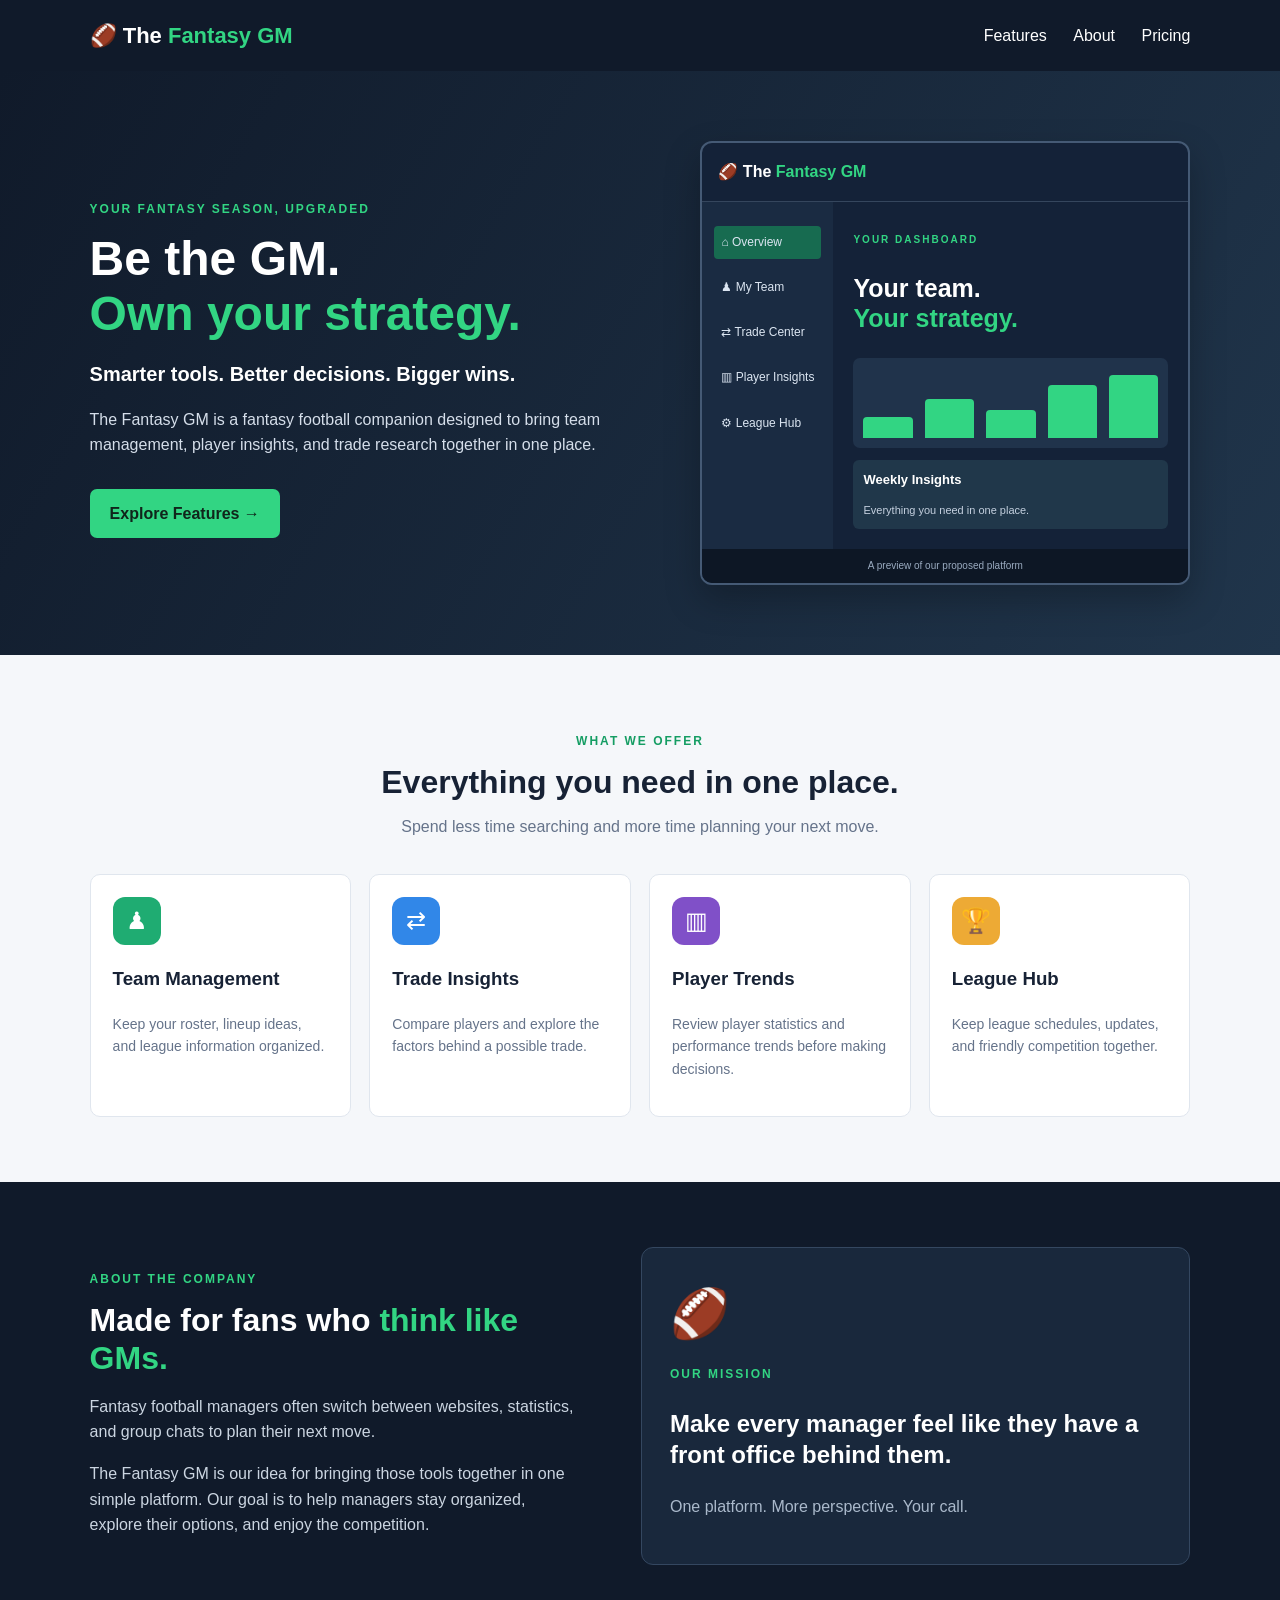
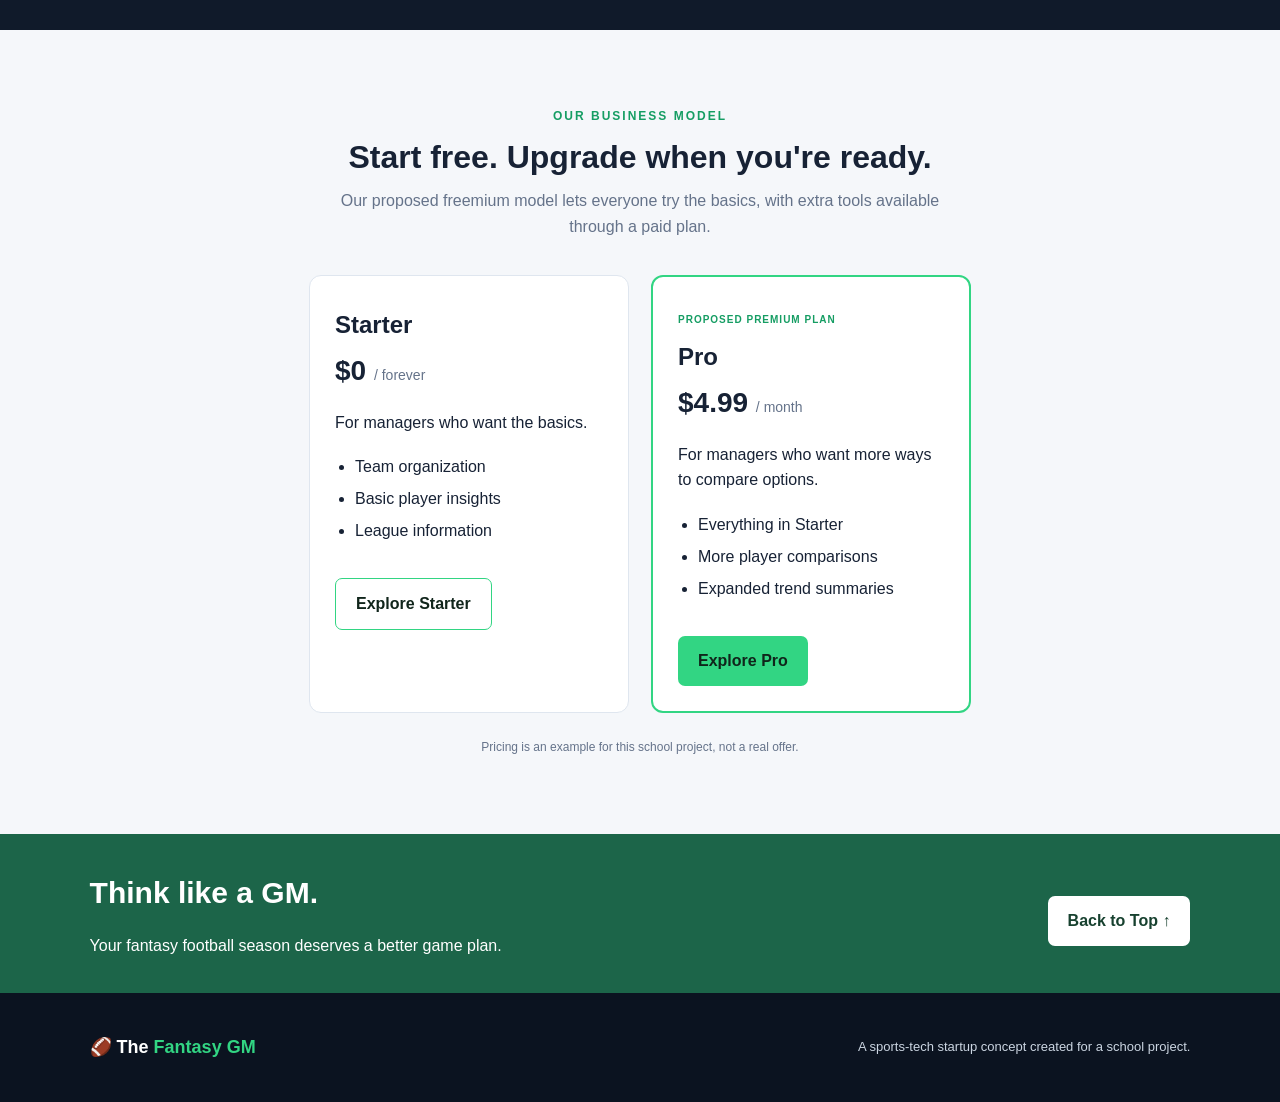
==== index.html @ d1bb29f9 "Update index.html" ====
<!DOCTYPE html>
<html lang="en">
<head>
    <meta charset="UTF-8">
    <meta name="viewport" content="width=device-width, initial-scale=1.0">
    <title>The Fantasy GM</title>
    <link rel="stylesheet" href="style.css">
</head>
<body>

    <header>
        <div class="navbar">
            <a href="#home" class="logo">🏈 The <span>Fantasy GM</span></a>
            <nav>
                <a href="#features">Features</a>
                <a href="#about">About</a>
                <a href="#plans">Pricing</a>
            </nav>
        </div>
    </header>

    <main>
        <section class="hero" id="home">
            <div class="hero-text">
                <p class="eyebrow">YOUR FANTASY SEASON, UPGRADED</p>
                <h1>Be the GM.<br><span>Own your strategy.</span></h1>
                <h2>Smarter tools. Better decisions. Bigger wins.</h2>
                <p>
                    The Fantasy GM is a fantasy football companion
                    designed to bring team management, player insights,
                    and trade research together in one place.
                </p>
                <a href="#features" class="button">Explore Features →</a>
            </div>

            <div class="dashboard">
                <div class="dashboard-header">
                    🏈 The <span>Fantasy GM</span>
                </div>

                <div class="dashboard-content">
                    <div class="sidebar">
                        <p>⌂ Overview</p>
                        <p>♟ My Team</p>
                        <p>⇄ Trade Center</p>
                        <p>▥ Player Insights</p>
                        <p>⚙ League Hub</p>
                    </div>

                    <div class="dashboard-main">
                        <p class="eyebrow">YOUR DASHBOARD</p>
                        <h3>Your team.<br><span>Your strategy.</span></h3>

                        <div class="chart">
                            <div class="bar bar-one"></div>
                            <div class="bar bar-two"></div>
                            <div class="bar bar-three"></div>
                            <div class="bar bar-four"></div>
                            <div class="bar bar-five"></div>
                        </div>

                        <div class="insight">
                            <strong>Weekly Insights</strong>
                            <p>Everything you need in one place.</p>
                        </div>
                    </div>
                </div>

                <p class="dashboard-note">A preview of our proposed platform</p>
            </div>
        </section>

        <section class="features section" id="features">
            <p class="eyebrow">WHAT WE OFFER</p>
            <h2>Everything you need in one place.</h2>
            <p class="intro">
                Spend less time searching and more time planning
                your next move.
            </p>

            <div class="feature-grid">
                <div class="feature-card">
                    <div class="feature-icon green-bg">♟</div>
                    <h3>Team Management</h3>
                    <p>
                        Keep your roster, lineup ideas, and league
                        information organized.
                    </p>
                </div>

                <div class="feature-card">
                    <div class="feature-icon blue-bg">⇄</div>
                    <h3>Trade Insights</h3>
                    <p>
                        Compare players and explore the factors
                        behind a possible trade.
                    </p>
                </div>

                <div class="feature-card">
                    <div class="feature-icon purple-bg">▥</div>
                    <h3>Player Trends</h3>
                    <p>
                        Review player statistics and performance
                        trends before making decisions.
                    </p>
                </div>

                <div class="feature-card">
                    <div class="feature-icon orange-bg">🏆</div>
                    <h3>League Hub</h3>
                    <p>
                        Keep league schedules, updates, and
                        friendly competition together.
                    </p>
                </div>
            </div>
        </section>

        <section class="about section" id="about">
            <div class="about-text">
                <p class="eyebrow">ABOUT THE COMPANY</p>
                <h2>Made for fans who <span>think like GMs.</span></h2>
                <p>
                    Fantasy football managers often switch between
                    websites, statistics, and group chats to plan
                    their next move.
                </p>
                <p>
                    The Fantasy GM is our idea for bringing those
                    tools together in one simple platform. Our goal
                    is to help managers stay organized, explore their
                    options, and enjoy the competition.
                </p>
            </div>

            <div class="mission-card">
                <div class="football">🏈</div>
                <p class="eyebrow">OUR MISSION</p>
                <h3>
                    Make every manager feel like they have a
                    front office behind them.
                </h3>
                <p>One platform. More perspective. Your call.</p>
            </div>
        </section>

        <section class="plans section" id="plans">
            <p class="eyebrow">OUR BUSINESS MODEL</p>
            <h2>Start free. Upgrade when you're ready.</h2>
            <p class="intro">
                Our proposed freemium model lets everyone try the
                basics, with extra tools available through a paid plan.
            </p>

            <div class="plan-grid">
                <div class="plan-card">
                    <h3>Starter</h3>
                    <p class="price">$0 <span>/ forever</span></p>
                    <p>For managers who want the basics.</p>
                    <ul>
                        <li>Team organization</li>
                        <li>Basic player insights</li>
                        <li>League information</li>
                    </ul>
                    <a href="#contact" class="button secondary-button">
                        Explore Starter
                    </a>
                </div>

                <div class="plan-card pro">
                    <p class="plan-label">PROPOSED PREMIUM PLAN</p>
                    <h3>Pro</h3>
                    <p class="price">$4.99 <span>/ month</span></p>
                    <p>For managers who want more ways to compare options.</p>
                    <ul>
                        <li>Everything in Starter</li>
                        <li>More player comparisons</li>
                        <li>Expanded trend summaries</li>
                    </ul>
                    <a href="#contact" class="button">Explore Pro</a>
                </div>
            </div>

            <p class="disclaimer">
                Pricing is an example for this school project, not a real offer.
            </p>
        </section>

        <section class="call-to-action" id="contact">
            <div>
                <h2>Think like a GM.</h2>
                <p>Your fantasy football season deserves a better game plan.</p>
            </div>
            <a href="#home" class="button light-button">Back to Top ↑</a>
        </section>
    </main>

    <footer>
        <p class="footer-logo">🏈 The <span>Fantasy GM</span></p>
        <p>A sports-tech startup concept created for a school project.</p>
    </footer>

    <script src="script.js"></script>
</body>
</html>
---- style.css ----
* {
    box-sizing: border-box;
}

html {
    scroll-behavior: smooth;
}

body {
    margin: 0;
    font-family: Arial, Helvetica, sans-serif;
    color: #172235;
    line-height: 1.6;
}

header {
    background-color: #101a2a;
    padding: 18px 7%;
}

.navbar {
    display: flex;
    justify-content: space-between;
    align-items: center;
    gap: 20px;
}

.logo {
    color: white;
    font-size: 22px;
    font-weight: bold;
    text-decoration: none;
}

.logo span,
.footer-logo span {
    color: #32d583;
}

nav a {
    color: white;
    text-decoration: none;
    margin-left: 22px;
}

nav a:hover {
    color: #32d583;
}

/* Hero section */

.hero {
    background: linear-gradient(120deg, #101a2a, #20354b);
    color: white;
    padding: 70px 7%;
    display: flex;
    justify-content: space-between;
    align-items: center;
    gap: 45px;
}

.hero-text {
    max-width: 520px;
}

.eyebrow {
    color: #159d63;
    font-size: 12px;
    font-weight: bold;
    letter-spacing: 2px;
}

.hero .eyebrow,
.about .eyebrow,
.call-to-action .eyebrow {
    color: #32d583;
}

.hero h1 {
    font-size: 48px;
    line-height: 1.15;
    margin: 12px 0;
}

.hero h1 span,
.about h2 span {
    color: #32d583;
}

.hero h2 {
    font-size: 20px;
}

.hero-text > p:not(.eyebrow) {
    color: #d5deea;
}

.button {
    display: inline-block;
    background-color: #32d583;
    color: #10251b;
    padding: 12px 20px;
    margin-top: 15px;
    border-radius: 7px;
    font-weight: bold;
    text-decoration: none;
}

.button:hover {
    background-color: #65e9a5;
}

/* Dashboard preview */

.dashboard {
    width: 490px;
    max-width: 100%;
    background-color: #142238;
    border: 2px solid #455a75;
    border-radius: 12px;
    overflow: hidden;
    box-shadow: 0 15px 35px rgba(0, 0, 0, 0.25);
}

.dashboard-header {
    padding: 16px;
    border-bottom: 1px solid #35465d;
    font-weight: bold;
}

.dashboard-header span {
    color: #32d583;
}

.dashboard-content {
    display: flex;
    min-height: 270px;
}

.sidebar {
    background-color: #1a2b42;
    padding: 12px;
    min-width: 125px;
    color: #dbe5f1;
    font-size: 12px;
}

.sidebar p {
    padding: 7px;
}

.sidebar p:first-child {
    background-color: #176b50;
    border-radius: 4px;
}

.dashboard-main {
    flex: 1;
    padding: 20px;
}

.dashboard-main .eyebrow {
    font-size: 10px;
}

.dashboard-main h3 {
    font-size: 25px;
    line-height: 1.2;
}

.dashboard-main h3 span {
    color: #32d583;
}

.chart {
    height: 90px;
    display: flex;
    align-items: end;
    gap: 12px;
    padding: 10px;
    background-color: #20334b;
    border-radius: 7px;
}

.bar {
    flex: 1;
    background-color: #32d583;
    border-radius: 4px 4px 0 0;
}

.bar-one { height: 30%; }
.bar-two { height: 55%; }
.bar-three { height: 40%; }
.bar-four { height: 75%; }
.bar-five { height: 90%; }

.insight {
    background-color: #20374a;
    margin-top: 12px;
    padding: 10px;
    border-radius: 6px;
    font-size: 13px;
}

.insight p {
    color: #c4d0df;
    font-size: 11px;
    margin-bottom: 0;
}

.dashboard-note {
    background-color: #0d1725;
    color: #9aabc0;
    font-size: 10px;
    text-align: center;
    padding: 9px;
    margin: 0;
}

/* General section styling */

.section {
    padding: 65px 7%;
    text-align: center;
}

.section h2 {
    font-size: 32px;
    line-height: 1.2;
    margin: 8px 0 12px;
}

.intro {
    color: #65738a;
    max-width: 650px;
    margin: 0 auto 35px;
}

/* Features */

.features,
.plans {
    background-color: #f5f7fa;
}

.feature-grid {
    display: flex;
    gap: 18px;
    text-align: left;
}

.feature-card {
    background-color: white;
    border: 1px solid #e0e6ee;
    border-radius: 10px;
    padding: 22px;
    flex: 1;
}

.feature-icon {
    width: 48px;
    height: 48px;
    border-radius: 12px;
    display: flex;
    justify-content: center;
    align-items: center;
    color: white;
    font-size: 24px;
}

.green-bg { background-color: #1fac72; }
.blue-bg { background-color: #3187e8; }
.purple-bg { background-color: #8050c8; }
.orange-bg { background-color: #edaa35; }

.feature-card p {
    color: #65738a;
    font-size: 14px;
}

/* About section */

.about {
    background-color: #101a2a;
    color: white;
    display: flex;
    align-items: center;
    gap: 60px;
    text-align: left;
}

.about-text,
.mission-card {
    flex: 1;
}

.about-text p:not(.eyebrow) {
    color: #cbd5e1;
}

.mission-card {
    background-color: #19283c;
    border: 1px solid #344760;
    border-radius: 12px;
    padding: 28px;
}

.football {
    font-size: 48px;
}

.mission-card h3 {
    font-size: 24px;
    line-height: 1.3;
}

.mission-card > p:last-child {
    color: #aab9cb;
}

/* Pricing */

.plan-grid {
    display: flex;
    justify-content: center;
    align-items: stretch;
    gap: 22px;
    text-align: left;
}

.plan-card {
    background-color: white;
    border: 1px solid #dfe6ef;
    border-radius: 12px;
    padding: 25px;
    width: 320px;
    max-width: 100%;
}

.plan-card.pro {
    border: 2px solid #32d583;
}

.plan-card h3 {
    font-size: 24px;
    margin: 5px 0;
}

.price {
    font-size: 28px;
    font-weight: bold;
    margin: 5px 0;
}

.price span {
    font-size: 14px;
    color: #65738a;
    font-weight: normal;
}

.plan-card ul {
    padding-left: 20px;
    line-height: 2;
}

.plan-label {
    color: #159d63;
    font-size: 10px;
    font-weight: bold;
    letter-spacing: 1px;
}

.secondary-button {
    background-color: white;
    border: 1px solid #32d583;
}

.disclaimer {
    color: #65738a;
    font-size: 12px;
    margin-top: 25px;
}

/* Final banner and footer */

.call-to-action {
    background-color: #1c6549;
    color: white;
    padding: 35px 7%;
    display: flex;
    justify-content: space-between;
    align-items: center;
    gap: 20px;
}

.call-to-action h2 {
    margin: 0;
    font-size: 30px;
}

.call-to-action p {
    margin-bottom: 0;
}

.light-button {
    background-color: white;
    color: #17412f;
    white-space: nowrap;
}

footer {
    background-color: #0b1320;
    color: #cbd5e1;
    padding: 22px 7%;
    display: flex;
    justify-content: space-between;
    align-items: center;
    gap: 15px;
    font-size: 13px;
}

.footer-logo {
    font-size: 18px;
    font-weight: bold;
    color: white;
}

/* Adjust the layout for smaller screens */

@media (max-width: 850px) {
    .hero {
        flex-direction: column;
        align-items: flex-start;
    }

    .dashboard {
        width: 100%;
    }

    .feature-grid {
        flex-wrap: wrap;
    }

    .feature-card {
        flex-basis: 40%;
    }

    .about {
        flex-direction: column;
        gap: 25px;
    }

    .plan-grid {
        flex-wrap: wrap;
    }
}

@media (max-width: 600px) {
    .navbar {
        flex-direction: column;
    }

    nav a {
        margin: 0 8px;
    }

    .hero {
        padding-top: 45px;
    }

    .hero h1 {
        font-size: 38px;
    }

    .section {
        padding: 48px 6%;
    }

    .section h2 {
        font-size: 27px;
    }

    .feature-card {
        flex-basis: 100%;
    }

    .dashboard-content {
        min-height: 230px;
    }

    .sidebar {
        min-width: 100px;
        padding: 7px;
    }

    .dashboard-main {
        padding: 13px;
    }

    .call-to-action,
    footer {
        flex-direction: column;
        align-items: flex-start;
    }
}
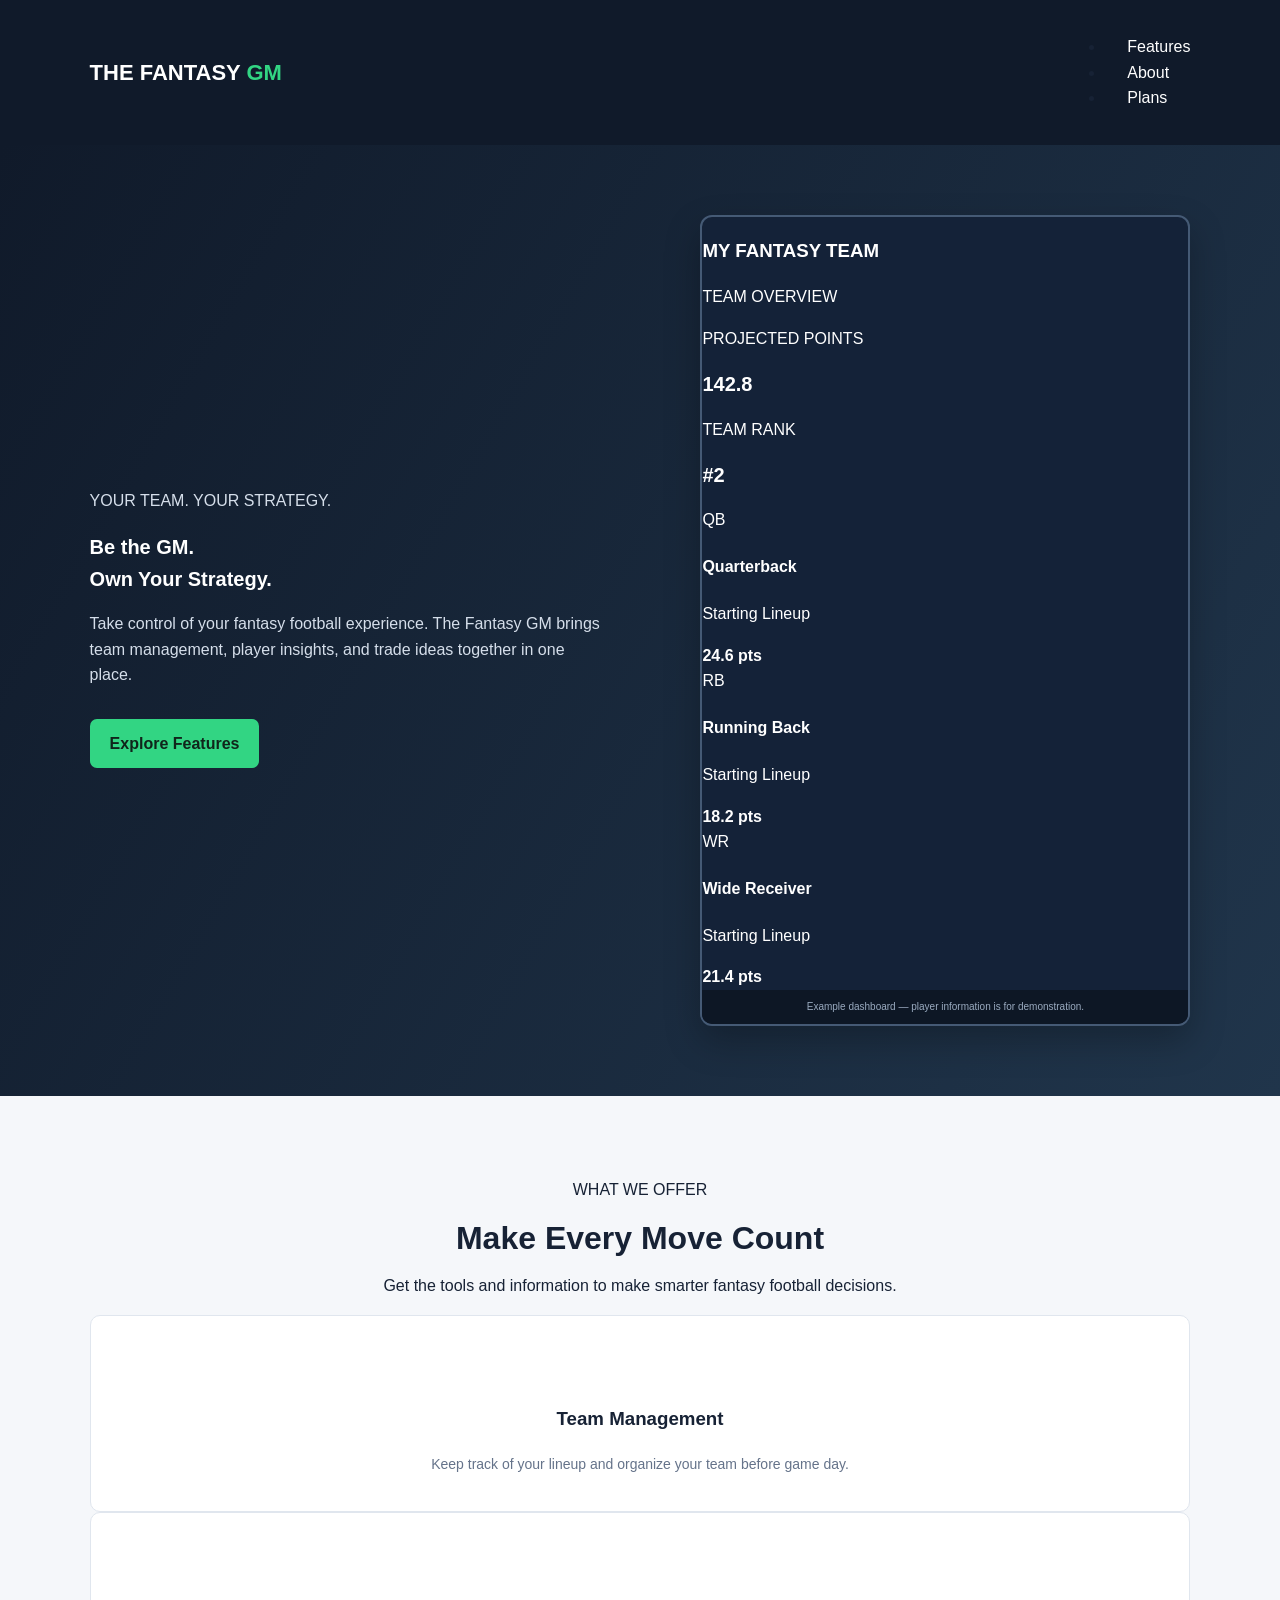
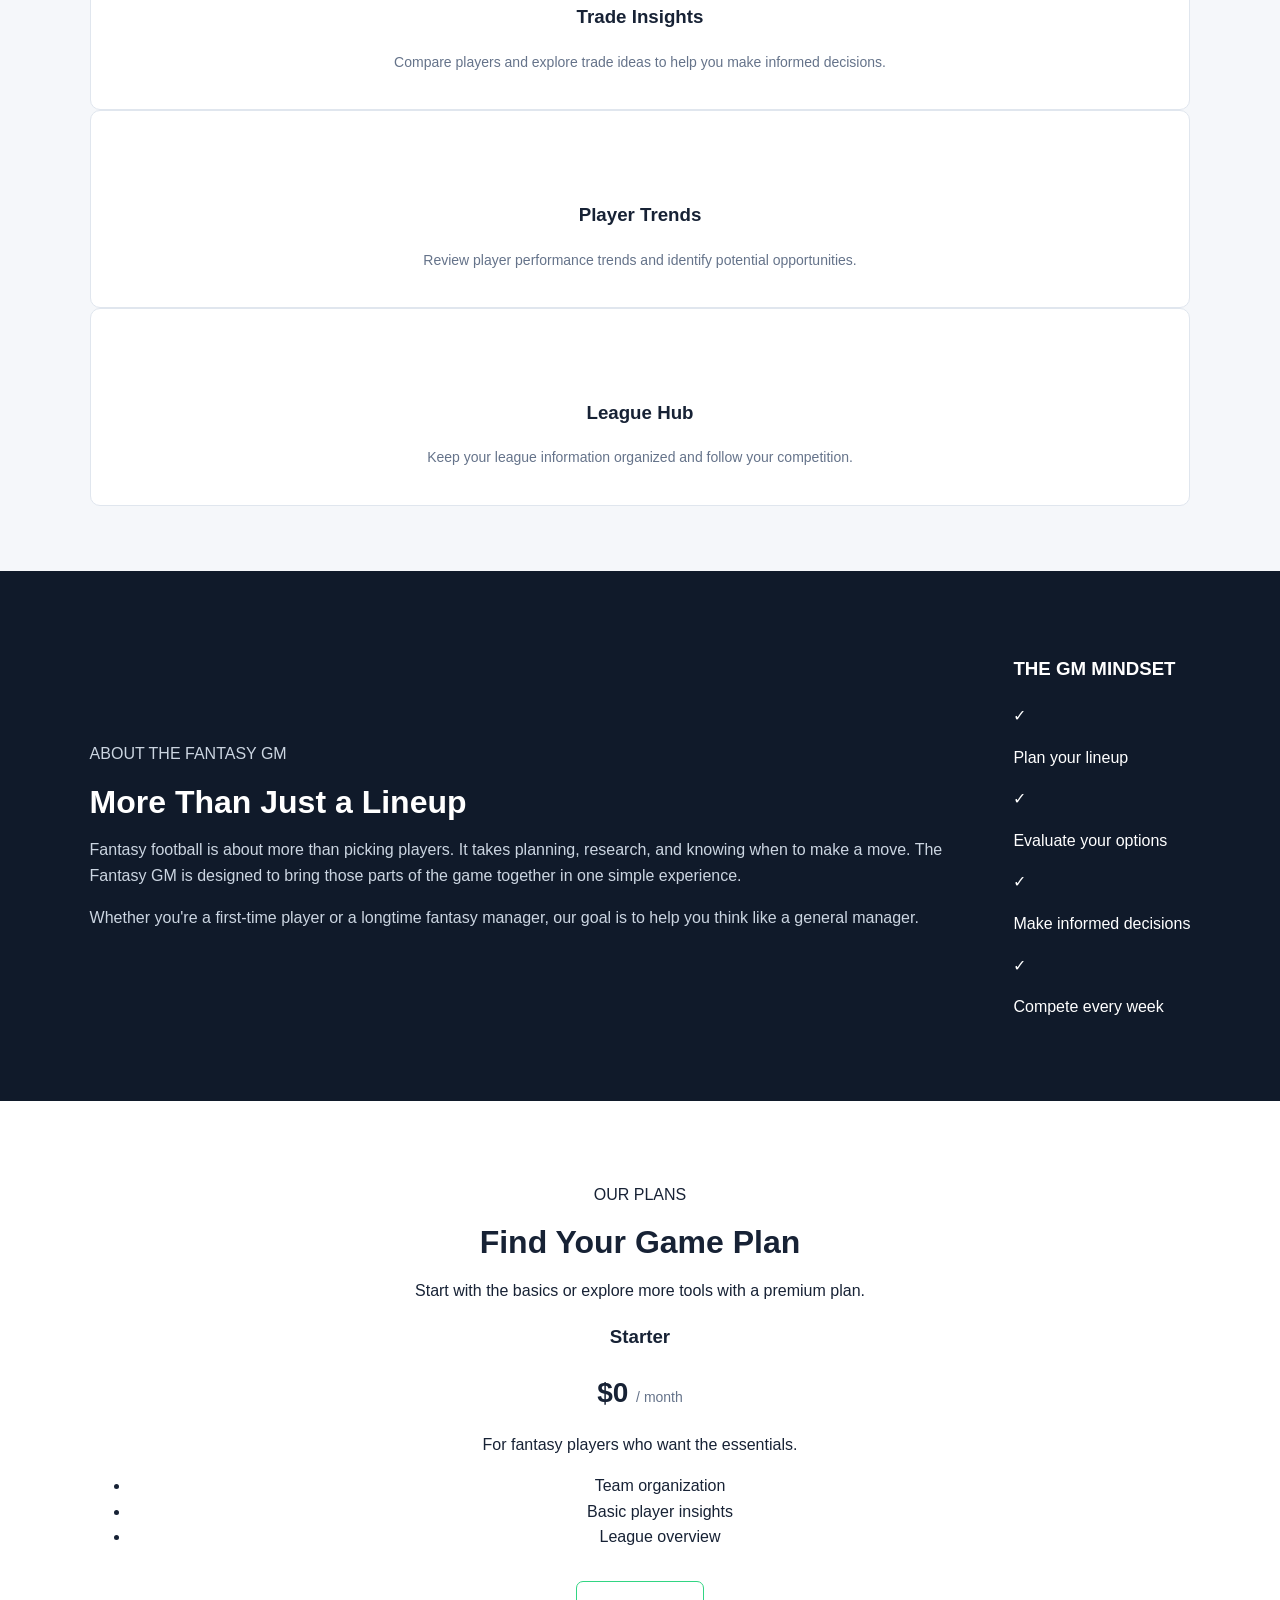
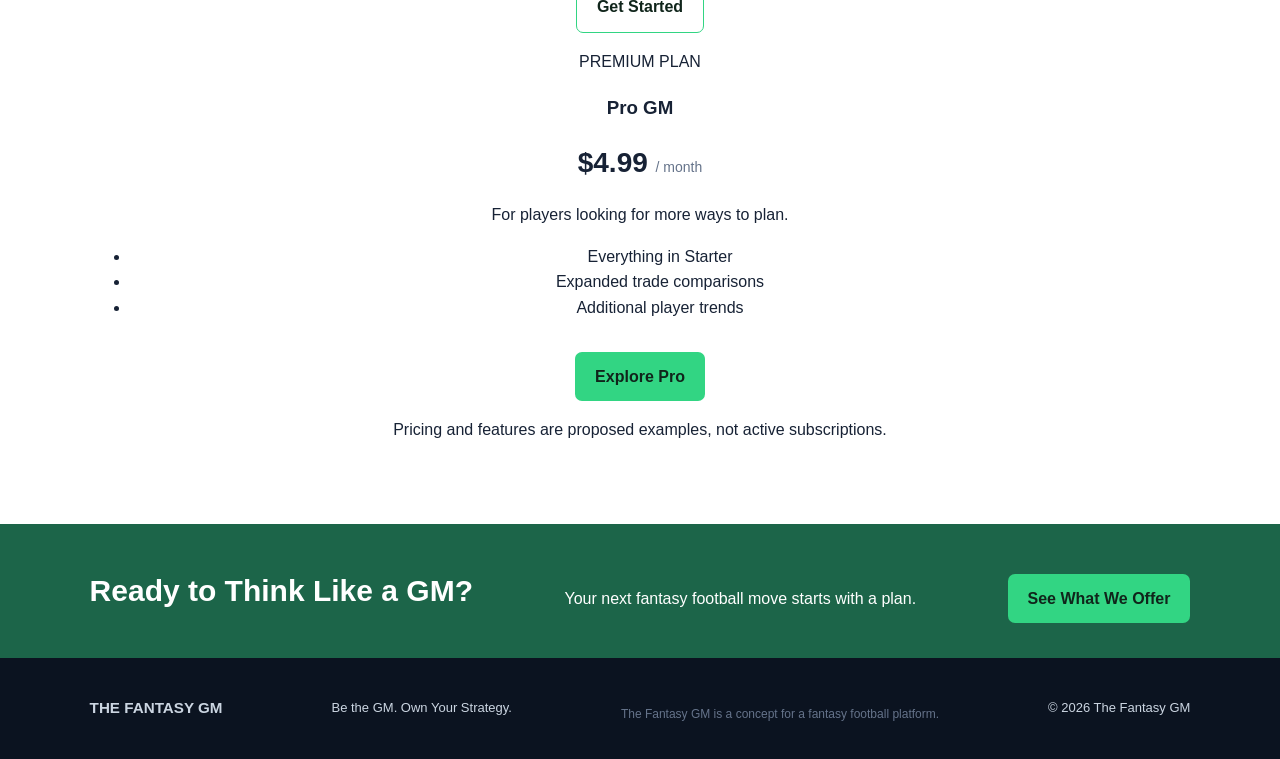
==== commit 6f6744d6: "Update index.html" ====
--- a/index.html
+++ b/index.html
@@ -9,198 +9,216 @@
 <body>
 
     <header>
-        <div class="navbar">
-            <a href="#home" class="logo">🏈 The <span>Fantasy GM</span></a>
-            <nav>
-                <a href="#features">Features</a>
-                <a href="#about">About</a>
-                <a href="#plans">Pricing</a>
-            </nav>
-        </div>
+        <nav class="navbar">
+            <h1 class="logo">THE FANTASY <span>GM</span></h1>
+            <ul>
+                <li><a href="#features">Features</a></li>
+                <li><a href="#about">About</a></li>
+                <li><a href="#pricing">Plans</a></li>
+            </ul>
+        </nav>
     </header>
 
-    <main>
-        <section class="hero" id="home">
-            <div class="hero-text">
-                <p class="eyebrow">YOUR FANTASY SEASON, UPGRADED</p>
-                <h1>Be the GM.<br><span>Own your strategy.</span></h1>
-                <h2>Smarter tools. Better decisions. Bigger wins.</h2>
-                <p>
-                    The Fantasy GM is a fantasy football companion
-                    designed to bring team management, player insights,
-                    and trade research together in one place.
-                </p>
-                <a href="#features" class="button">Explore Features →</a>
-            </div>
-
-            <div class="dashboard">
-                <div class="dashboard-header">
-                    🏈 The <span>Fantasy GM</span>
-                </div>
-
-                <div class="dashboard-content">
-                    <div class="sidebar">
-                        <p>⌂ Overview</p>
-                        <p>♟ My Team</p>
-                        <p>⇄ Trade Center</p>
-                        <p>▥ Player Insights</p>
-                        <p>⚙ League Hub</p>
-                    </div>
-
-                    <div class="dashboard-main">
-                        <p class="eyebrow">YOUR DASHBOARD</p>
-                        <h3>Your team.<br><span>Your strategy.</span></h3>
-
-                        <div class="chart">
-                            <div class="bar bar-one"></div>
-                            <div class="bar bar-two"></div>
-                            <div class="bar bar-three"></div>
-                            <div class="bar bar-four"></div>
-                            <div class="bar bar-five"></div>
-                        </div>
-
-                        <div class="insight">
-                            <strong>Weekly Insights</strong>
-                            <p>Everything you need in one place.</p>
-                        </div>
-                    </div>
-                </div>
-
-                <p class="dashboard-note">A preview of our proposed platform</p>
-            </div>
-        </section>
-
-        <section class="features section" id="features">
-            <p class="eyebrow">WHAT WE OFFER</p>
-            <h2>Everything you need in one place.</h2>
-            <p class="intro">
-                Spend less time searching and more time planning
-                your next move.
-            </p>
-
-            <div class="feature-grid">
-                <div class="feature-card">
-                    <div class="feature-icon green-bg">♟</div>
-                    <h3>Team Management</h3>
-                    <p>
-                        Keep your roster, lineup ideas, and league
-                        information organized.
-                    </p>
-                </div>
-
-                <div class="feature-card">
-                    <div class="feature-icon blue-bg">⇄</div>
-                    <h3>Trade Insights</h3>
-                    <p>
-                        Compare players and explore the factors
-                        behind a possible trade.
-                    </p>
-                </div>
-
-                <div class="feature-card">
-                    <div class="feature-icon purple-bg">▥</div>
-                    <h3>Player Trends</h3>
-                    <p>
-                        Review player statistics and performance
-                        trends before making decisions.
-                    </p>
-                </div>
-
-                <div class="feature-card">
-                    <div class="feature-icon orange-bg">🏆</div>
-                    <h3>League Hub</h3>
-                    <p>
-                        Keep league schedules, updates, and
-                        friendly competition together.
-                    </p>
-                </div>
-            </div>
-        </section>
-
-        <section class="about section" id="about">
-            <div class="about-text">
-                <p class="eyebrow">ABOUT THE COMPANY</p>
-                <h2>Made for fans who <span>think like GMs.</span></h2>
-                <p>
-                    Fantasy football managers often switch between
-                    websites, statistics, and group chats to plan
-                    their next move.
-                </p>
-                <p>
-                    The Fantasy GM is our idea for bringing those
-                    tools together in one simple platform. Our goal
-                    is to help managers stay organized, explore their
-                    options, and enjoy the competition.
-                </p>
-            </div>
-
-            <div class="mission-card">
-                <div class="football">🏈</div>
-                <p class="eyebrow">OUR MISSION</p>
-                <h3>
-                    Make every manager feel like they have a
-                    front office behind them.
-                </h3>
-                <p>One platform. More perspective. Your call.</p>
-            </div>
-        </section>
-
-        <section class="plans section" id="plans">
-            <p class="eyebrow">OUR BUSINESS MODEL</p>
-            <h2>Start free. Upgrade when you're ready.</h2>
-            <p class="intro">
-                Our proposed freemium model lets everyone try the
-                basics, with extra tools available through a paid plan.
-            </p>
-
-            <div class="plan-grid">
-                <div class="plan-card">
-                    <h3>Starter</h3>
-                    <p class="price">$0 <span>/ forever</span></p>
-                    <p>For managers who want the basics.</p>
-                    <ul>
-                        <li>Team organization</li>
-                        <li>Basic player insights</li>
-                        <li>League information</li>
-                    </ul>
-                    <a href="#contact" class="button secondary-button">
-                        Explore Starter
-                    </a>
-                </div>
-
-                <div class="plan-card pro">
-                    <p class="plan-label">PROPOSED PREMIUM PLAN</p>
-                    <h3>Pro</h3>
-                    <p class="price">$4.99 <span>/ month</span></p>
-                    <p>For managers who want more ways to compare options.</p>
-                    <ul>
-                        <li>Everything in Starter</li>
-                        <li>More player comparisons</li>
-                        <li>Expanded trend summaries</li>
-                    </ul>
-                    <a href="#contact" class="button">Explore Pro</a>
-                </div>
-            </div>
-
-            <p class="disclaimer">
-                Pricing is an example for this school project, not a real offer.
-            </p>
-        </section>
-
-        <section class="call-to-action" id="contact">
-            <div>
-                <h2>Think like a GM.</h2>
-                <p>Your fantasy football season deserves a better game plan.</p>
-            </div>
-            <a href="#home" class="button light-button">Back to Top ↑</a>
-        </section>
-    </main>
+    <section class="hero">
+        <div class="hero-text">
+            <p class="small-title">YOUR TEAM. YOUR STRATEGY.</p>
+            <h2>Be the GM.<br>Own Your Strategy.</h2>
+            <p>
+                Take control of your fantasy football experience.
+                The Fantasy GM brings team management, player insights,
+                and trade ideas together in one place.
+            </p>
+            <a href="#features" class="button">Explore Features</a>
+        </div>
+
+        <div class="dashboard">
+            <div class="dashboard-top">
+                <h3>MY FANTASY TEAM</h3>
+                <span class="status">TEAM OVERVIEW</span>
+            </div>
+
+            <div class="team-score">
+                <div>
+                    <p>PROJECTED POINTS</p>
+                    <h2>142.8</h2>
+                </div>
+                <div>
+                    <p>TEAM RANK</p>
+                    <h2>#2</h2>
+                </div>
+            </div>
+
+            <div class="player">
+                <div class="player-icon">QB</div>
+                <div class="player-info">
+                    <h4>Quarterback</h4>
+                    <p>Starting Lineup</p>
+                </div>
+                <strong>24.6 pts</strong>
+            </div>
+
+            <div class="player">
+                <div class="player-icon">RB</div>
+                <div class="player-info">
+                    <h4>Running Back</h4>
+                    <p>Starting Lineup</p>
+                </div>
+                <strong>18.2 pts</strong>
+            </div>
+
+            <div class="player">
+                <div class="player-icon">WR</div>
+                <div class="player-info">
+                    <h4>Wide Receiver</h4>
+                    <p>Starting Lineup</p>
+                </div>
+                <strong>21.4 pts</strong>
+            </div>
+
+            <p class="dashboard-note">
+                Example dashboard — player information is for demonstration.
+            </p>
+        </div>
+    </section>
+
+    <section id="features" class="features section">
+        <p class="small-title">WHAT WE OFFER</p>
+        <h2>Make Every Move Count</h2>
+        <p class="section-description">
+            Get the tools and information to make smarter fantasy football decisions.
+        </p>
+
+        <div class="feature-container">
+            <div class="feature-card">
+                <div class="feature-icon">01</div>
+                <h3>Team Management</h3>
+                <p>
+                    Keep track of your lineup and organize your team
+                    before game day.
+                </p>
+            </div>
+
+            <div class="feature-card">
+                <div class="feature-icon">02</div>
+                <h3>Trade Insights</h3>
+                <p>
+                    Compare players and explore trade ideas to help
+                    you make informed decisions.
+                </p>
+            </div>
+
+            <div class="feature-card">
+                <div class="feature-icon">03</div>
+                <h3>Player Trends</h3>
+                <p>
+                    Review player performance trends and identify
+                    potential opportunities.
+                </p>
+            </div>
+
+            <div class="feature-card">
+                <div class="feature-icon">04</div>
+                <h3>League Hub</h3>
+                <p>
+                    Keep your league information organized and
+                    follow your competition.
+                </p>
+            </div>
+        </div>
+    </section>
+
+    <section id="about" class="about section">
+        <div class="about-text">
+            <p class="small-title">ABOUT THE FANTASY GM</p>
+            <h2>More Than Just a Lineup</h2>
+            <p>
+                Fantasy football is about more than picking players.
+                It takes planning, research, and knowing when to make
+                a move. The Fantasy GM is designed to bring those
+                parts of the game together in one simple experience.
+            </p>
+            <p>
+                Whether you're a first-time player or a longtime
+                fantasy manager, our goal is to help you think like
+                a general manager.
+            </p>
+        </div>
+
+        <div class="about-box">
+            <h3>THE GM MINDSET</h3>
+            <div class="about-point">
+                <span>✓</span>
+                <p>Plan your lineup</p>
+            </div>
+            <div class="about-point">
+                <span>✓</span>
+                <p>Evaluate your options</p>
+            </div>
+            <div class="about-point">
+                <span>✓</span>
+                <p>Make informed decisions</p>
+            </div>
+            <div class="about-point">
+                <span>✓</span>
+                <p>Compete every week</p>
+            </div>
+        </div>
+    </section>
+
+    <section id="pricing" class="pricing section">
+        <p class="small-title">OUR PLANS</p>
+        <h2>Find Your Game Plan</h2>
+        <p class="section-description">
+            Start with the basics or explore more tools with a premium plan.
+        </p>
+
+        <div class="pricing-container">
+            <div class="price-card">
+                <h3>Starter</h3>
+                <p class="price">$0 <span>/ month</span></p>
+                <p>For fantasy players who want the essentials.</p>
+                <ul>
+                    <li>Team organization</li>
+                    <li>Basic player insights</li>
+                    <li>League overview</li>
+                </ul>
+                <a href="#about" class="button secondary-button">Get Started</a>
+            </div>
+
+            <div class="price-card featured-price">
+                <p class="popular">PREMIUM PLAN</p>
+                <h3>Pro GM</h3>
+                <p class="price">$4.99 <span>/ month</span></p>
+                <p>For players looking for more ways to plan.</p>
+                <ul>
+                    <li>Everything in Starter</li>
+                    <li>Expanded trade comparisons</li>
+                    <li>Additional player trends</li>
+                </ul>
+                <a href="#about" class="button">Explore Pro</a>
+            </div>
+        </div>
+
+        <p class="pricing-note">
+            Pricing and features are proposed examples, not active subscriptions.
+        </p>
+    </section>
+
+    <section class="call-to-action">
+        <h2>Ready to Think Like a GM?</h2>
+        <p>Your next fantasy football move starts with a plan.</p>
+        <a href="#features" class="button">See What We Offer</a>
+    </section>
 
     <footer>
-        <p class="footer-logo">🏈 The <span>Fantasy GM</span></p>
-        <p>A sports-tech startup concept created for a school project.</p>
+        <h3>THE FANTASY <span>GM</span></h3>
+        <p>Be the GM. Own Your Strategy.</p>
+        <p class="disclaimer">
+            The Fantasy GM is a concept for a fantasy football platform.
+        </p>
+        <p class="copyright">&copy; 2026 The Fantasy GM</p>
     </footer>
 
-    <script src="script.js"></script>
 </body>
 </html>
+
--- a/style.css
+++ b/style.css
@@ -1,4 +1,3 @@
-
 * {
     box-sizing: border-box;
 }
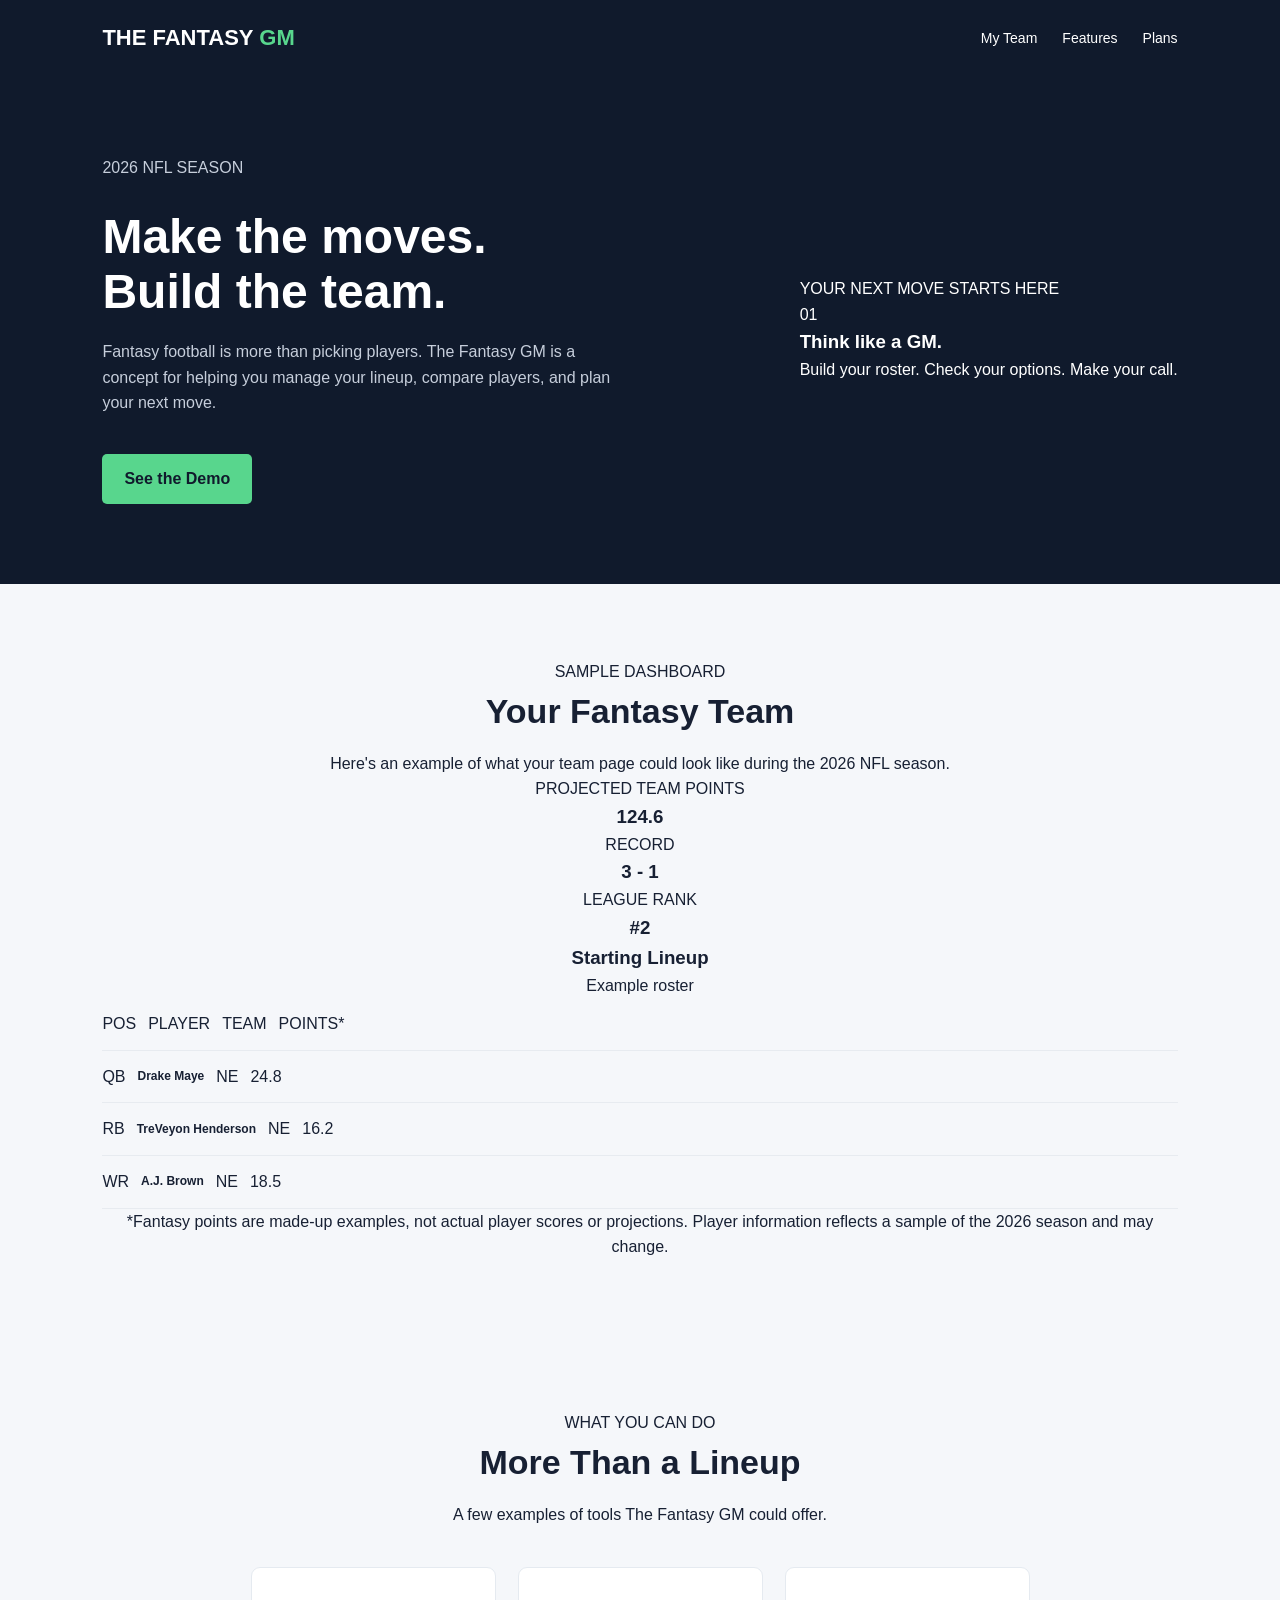
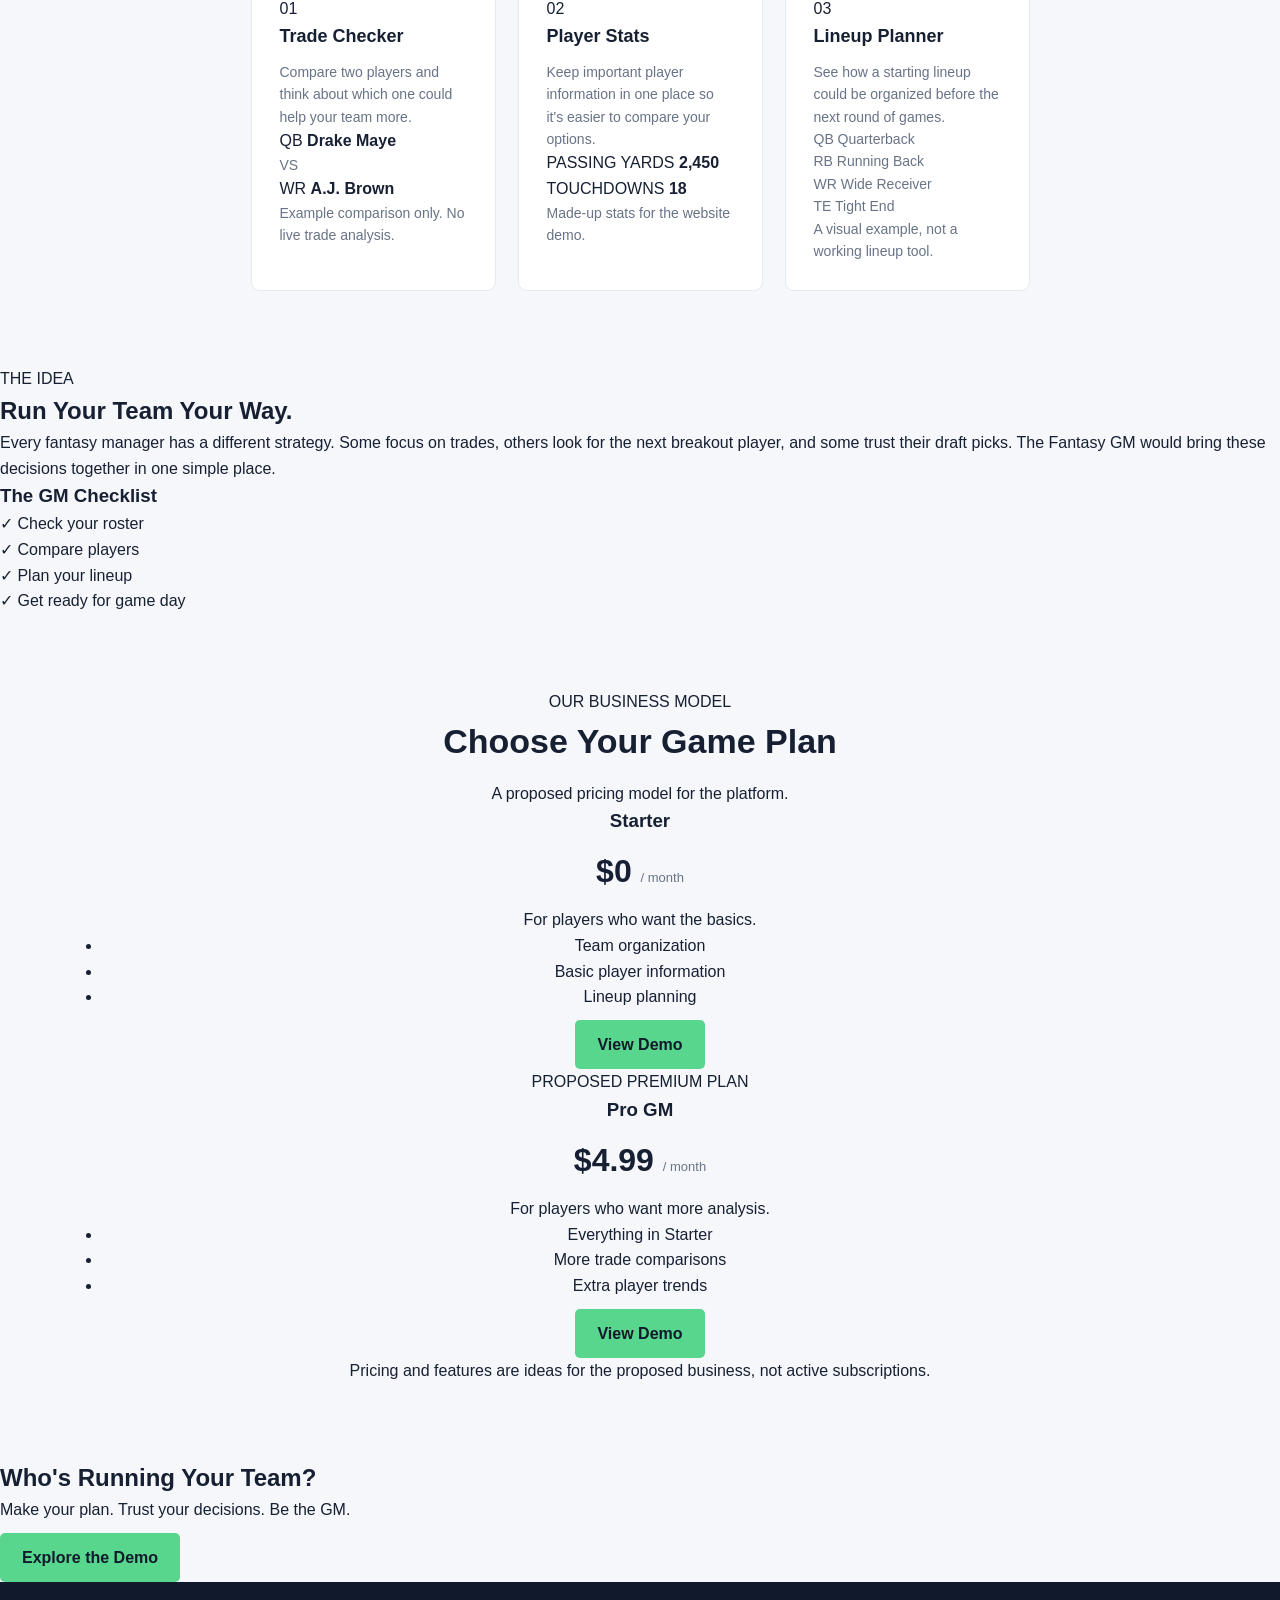
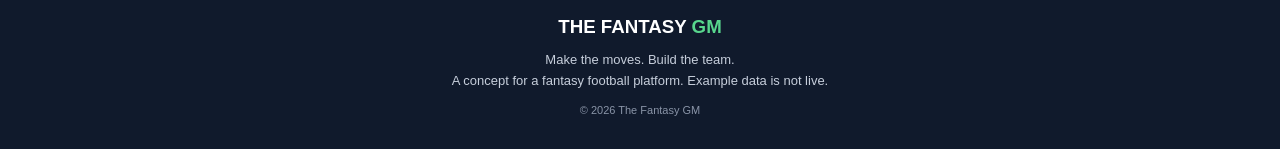
==== commit d080b4f3: "Update index.html" ====
--- a/index.html
+++ b/index.html
@@ -6,219 +6,298 @@
     <title>The Fantasy GM</title>
     <link rel="stylesheet" href="style.css">
 </head>
+
 <body>
 
     <header>
         <nav class="navbar">
             <h1 class="logo">THE FANTASY <span>GM</span></h1>
+
             <ul>
+                <li><a href="#team">My Team</a></li>
                 <li><a href="#features">Features</a></li>
-                <li><a href="#about">About</a></li>
-                <li><a href="#pricing">Plans</a></li>
+                <li><a href="#plans">Plans</a></li>
             </ul>
         </nav>
     </header>
 
     <section class="hero">
         <div class="hero-text">
-            <p class="small-title">YOUR TEAM. YOUR STRATEGY.</p>
-            <h2>Be the GM.<br>Own Your Strategy.</h2>
+            <p class="season">2026 NFL SEASON</p>
+
+            <h2>Make the moves.<br>Build the team.</h2>
+
             <p>
-                Take control of your fantasy football experience.
-                The Fantasy GM brings team management, player insights,
-                and trade ideas together in one place.
+                Fantasy football is more than picking players.
+                The Fantasy GM is a concept for helping you manage
+                your lineup, compare players, and plan your next move.
             </p>
-            <a href="#features" class="button">Explore Features</a>
-        </div>
-
-        <div class="dashboard">
-            <div class="dashboard-top">
-                <h3>MY FANTASY TEAM</h3>
-                <span class="status">TEAM OVERVIEW</span>
-            </div>
-
-            <div class="team-score">
-                <div>
-                    <p>PROJECTED POINTS</p>
-                    <h2>142.8</h2>
+
+            <a href="#team" class="button">See the Demo</a>
+        </div>
+
+        <div class="hero-card">
+            <p class="card-heading">YOUR NEXT MOVE STARTS HERE</p>
+            <div class="big-number">01</div>
+            <h3>Think like a GM.</h3>
+            <p>Build your roster. Check your options. Make your call.</p>
+        </div>
+    </section>
+
+
+    <section id="team" class="section">
+        <p class="section-label">SAMPLE DASHBOARD</p>
+        <h2>Your Fantasy Team</h2>
+
+        <p class="intro">
+            Here's an example of what your team page could look like
+            during the 2026 NFL season.
+        </p>
+
+        <div class="team-summary">
+            <div>
+                <p>PROJECTED TEAM POINTS</p>
+                <h3>124.6</h3>
+            </div>
+
+            <div>
+                <p>RECORD</p>
+                <h3>3 - 1</h3>
+            </div>
+
+            <div>
+                <p>LEAGUE RANK</p>
+                <h3>#2</h3>
+            </div>
+        </div>
+
+        <div class="roster">
+            <div class="roster-heading">
+                <h3>Starting Lineup</h3>
+                <p>Example roster</p>
+            </div>
+
+            <div class="player player-heading">
+                <span>POS</span>
+                <span>PLAYER</span>
+                <span>TEAM</span>
+                <span>POINTS*</span>
+            </div>
+
+            <div class="player">
+                <span class="position">QB</span>
+                <strong>Drake Maye</strong>
+                <span>NE</span>
+                <span>24.8</span>
+            </div>
+
+            <div class="player">
+                <span class="position">RB</span>
+                <strong>TreVeyon Henderson</strong>
+                <span>NE</span>
+                <span>16.2</span>
+            </div>
+
+            <div class="player">
+                <span class="position">WR</span>
+                <strong>A.J. Brown</strong>
+                <span>NE</span>
+                <span>18.5</span>
+            </div>
+
+            <p class="footnote">
+                *Fantasy points are made-up examples, not actual player
+                scores or projections. Player information reflects a
+                sample of the 2026 season and may change.
+            </p>
+        </div>
+    </section>
+
+
+    <section id="features" class="section features-section">
+        <p class="section-label">WHAT YOU CAN DO</p>
+        <h2>More Than a Lineup</h2>
+
+        <p class="intro">
+            A few examples of tools The Fantasy GM could offer.
+        </p>
+
+        <div class="feature-container">
+
+            <div class="feature-card">
+                <div class="feature-number">01</div>
+                <h3>Trade Checker</h3>
+                <p>
+                    Compare two players and think about which one
+                    could help your team more.
+                </p>
+
+                <div class="trade-example">
+                    <div>
+                        <span>QB</span>
+                        <strong>Drake Maye</strong>
+                    </div>
+
+                    <p class="versus">VS</p>
+
+                    <div>
+                        <span>WR</span>
+                        <strong>A.J. Brown</strong>
+                    </div>
                 </div>
-                <div>
-                    <p>TEAM RANK</p>
-                    <h2>#2</h2>
+
+                <p class="example-note">
+                    Example comparison only. No live trade analysis.
+                </p>
+            </div>
+
+
+            <div class="feature-card">
+                <div class="feature-number">02</div>
+                <h3>Player Stats</h3>
+                <p>
+                    Keep important player information in one place
+                    so it's easier to compare your options.
+                </p>
+
+                <div class="stat-example">
+                    <div>
+                        <span>PASSING YARDS</span>
+                        <strong>2,450</strong>
+                    </div>
+
+                    <div>
+                        <span>TOUCHDOWNS</span>
+                        <strong>18</strong>
+                    </div>
                 </div>
-            </div>
-
-            <div class="player">
-                <div class="player-icon">QB</div>
-                <div class="player-info">
-                    <h4>Quarterback</h4>
-                    <p>Starting Lineup</p>
+
+                <p class="example-note">
+                    Made-up stats for the website demo.
+                </p>
+            </div>
+
+
+            <div class="feature-card">
+                <div class="feature-number">03</div>
+                <h3>Lineup Planner</h3>
+                <p>
+                    See how a starting lineup could be organized
+                    before the next round of games.
+                </p>
+
+                <div class="lineup-example">
+                    <p><span>QB</span> Quarterback</p>
+                    <p><span>RB</span> Running Back</p>
+                    <p><span>WR</span> Wide Receiver</p>
+                    <p><span>TE</span> Tight End</p>
                 </div>
-                <strong>24.6 pts</strong>
-            </div>
-
-            <div class="player">
-                <div class="player-icon">RB</div>
-                <div class="player-info">
-                    <h4>Running Back</h4>
-                    <p>Starting Lineup</p>
-                </div>
-                <strong>18.2 pts</strong>
-            </div>
-
-            <div class="player">
-                <div class="player-icon">WR</div>
-                <div class="player-info">
-                    <h4>Wide Receiver</h4>
-                    <p>Starting Lineup</p>
-                </div>
-                <strong>21.4 pts</strong>
-            </div>
-
-            <p class="dashboard-note">
-                Example dashboard — player information is for demonstration.
+
+                <p class="example-note">
+                    A visual example, not a working lineup tool.
+                </p>
+            </div>
+
+        </div>
+    </section>
+
+
+    <section class="about-section">
+        <div>
+            <p class="section-label">THE IDEA</p>
+            <h2>Run Your Team Your Way.</h2>
+            <p>
+                Every fantasy manager has a different strategy.
+                Some focus on trades, others look for the next
+                breakout player, and some trust their draft picks.
+                The Fantasy GM would bring these decisions together
+                in one simple place.
             </p>
         </div>
-    </section>
-
-    <section id="features" class="features section">
-        <p class="small-title">WHAT WE OFFER</p>
-        <h2>Make Every Move Count</h2>
-        <p class="section-description">
-            Get the tools and information to make smarter fantasy football decisions.
-        </p>
-
-        <div class="feature-container">
-            <div class="feature-card">
-                <div class="feature-icon">01</div>
-                <h3>Team Management</h3>
-                <p>
-                    Keep track of your lineup and organize your team
-                    before game day.
-                </p>
-            </div>
-
-            <div class="feature-card">
-                <div class="feature-icon">02</div>
-                <h3>Trade Insights</h3>
-                <p>
-                    Compare players and explore trade ideas to help
-                    you make informed decisions.
-                </p>
-            </div>
-
-            <div class="feature-card">
-                <div class="feature-icon">03</div>
-                <h3>Player Trends</h3>
-                <p>
-                    Review player performance trends and identify
-                    potential opportunities.
-                </p>
-            </div>
-
-            <div class="feature-card">
-                <div class="feature-icon">04</div>
-                <h3>League Hub</h3>
-                <p>
-                    Keep your league information organized and
-                    follow your competition.
-                </p>
-            </div>
-        </div>
-    </section>
-
-    <section id="about" class="about section">
-        <div class="about-text">
-            <p class="small-title">ABOUT THE FANTASY GM</p>
-            <h2>More Than Just a Lineup</h2>
-            <p>
-                Fantasy football is about more than picking players.
-                It takes planning, research, and knowing when to make
-                a move. The Fantasy GM is designed to bring those
-                parts of the game together in one simple experience.
-            </p>
-            <p>
-                Whether you're a first-time player or a longtime
-                fantasy manager, our goal is to help you think like
-                a general manager.
-            </p>
-        </div>
-
-        <div class="about-box">
-            <h3>THE GM MINDSET</h3>
-            <div class="about-point">
-                <span>✓</span>
-                <p>Plan your lineup</p>
-            </div>
-            <div class="about-point">
-                <span>✓</span>
-                <p>Evaluate your options</p>
-            </div>
-            <div class="about-point">
-                <span>✓</span>
-                <p>Make informed decisions</p>
-            </div>
-            <div class="about-point">
-                <span>✓</span>
-                <p>Compete every week</p>
-            </div>
-        </div>
-    </section>
-
-    <section id="pricing" class="pricing section">
-        <p class="small-title">OUR PLANS</p>
-        <h2>Find Your Game Plan</h2>
-        <p class="section-description">
-            Start with the basics or explore more tools with a premium plan.
-        </p>
-
-        <div class="pricing-container">
-            <div class="price-card">
+
+        <div class="about-list">
+            <h3>The GM Checklist</h3>
+            <p><span>✓</span> Check your roster</p>
+            <p><span>✓</span> Compare players</p>
+            <p><span>✓</span> Plan your lineup</p>
+            <p><span>✓</span> Get ready for game day</p>
+        </div>
+    </section>
+
+
+    <section id="plans" class="section">
+        <p class="section-label">OUR BUSINESS MODEL</p>
+        <h2>Choose Your Game Plan</h2>
+
+        <p class="intro">
+            A proposed pricing model for the platform.
+        </p>
+
+        <div class="plans-container">
+
+            <div class="plan-card">
                 <h3>Starter</h3>
                 <p class="price">$0 <span>/ month</span></p>
-                <p>For fantasy players who want the essentials.</p>
+
+                <p>For players who want the basics.</p>
+
                 <ul>
                     <li>Team organization</li>
-                    <li>Basic player insights</li>
-                    <li>League overview</li>
+                    <li>Basic player information</li>
+                    <li>Lineup planning</li>
                 </ul>
-                <a href="#about" class="button secondary-button">Get Started</a>
-            </div>
-
-            <div class="price-card featured-price">
-                <p class="popular">PREMIUM PLAN</p>
+
+                <a href="#team" class="button outline-button">
+                    View Demo
+                </a>
+            </div>
+
+
+            <div class="plan-card pro-plan">
+                <p class="pro-label">PROPOSED PREMIUM PLAN</p>
                 <h3>Pro GM</h3>
                 <p class="price">$4.99 <span>/ month</span></p>
-                <p>For players looking for more ways to plan.</p>
+
+                <p>For players who want more analysis.</p>
+
                 <ul>
                     <li>Everything in Starter</li>
-                    <li>Expanded trade comparisons</li>
-                    <li>Additional player trends</li>
+                    <li>More trade comparisons</li>
+                    <li>Extra player trends</li>
                 </ul>
-                <a href="#about" class="button">Explore Pro</a>
-            </div>
-        </div>
-
-        <p class="pricing-note">
-            Pricing and features are proposed examples, not active subscriptions.
-        </p>
-    </section>
-
-    <section class="call-to-action">
-        <h2>Ready to Think Like a GM?</h2>
-        <p>Your next fantasy football move starts with a plan.</p>
-        <a href="#features" class="button">See What We Offer</a>
-    </section>
+
+                <a href="#team" class="button">
+                    View Demo
+                </a>
+            </div>
+
+        </div>
+
+        <p class="footnote">
+            Pricing and features are ideas for the proposed business,
+            not active subscriptions.
+        </p>
+    </section>
+
+
+    <section class="bottom-section">
+        <h2>Who's Running Your Team?</h2>
+        <p>Make your plan. Trust your decisions. Be the GM.</p>
+        <a href="#team" class="button">Explore the Demo</a>
+    </section>
+
 
     <footer>
         <h3>THE FANTASY <span>GM</span></h3>
-        <p>Be the GM. Own Your Strategy.</p>
-        <p class="disclaimer">
-            The Fantasy GM is a concept for a fantasy football platform.
-        </p>
-        <p class="copyright">&copy; 2026 The Fantasy GM</p>
+        <p>Make the moves. Build the team.</p>
+        <p class="footer-note">
+            A concept for a fantasy football platform.
+            Example data is not live.
+        </p>
+        <p class="copyright">© 2026 The Fantasy GM</p>
     </footer>
 
 </body>
 </html>
 
+
--- a/style.css
+++ b/style.css
@@ -1,4 +1,6 @@
 * {
+    margin: 0;
+    padding: 0;
     box-sizing: border-box;
 }
 
@@ -7,499 +9,486 @@
 }
 
 body {
-    margin: 0;
     font-family: Arial, Helvetica, sans-serif;
-    color: #172235;
+    background-color: #f5f7fa;
+    color: #172033;
     line-height: 1.6;
 }
 
 header {
-    background-color: #101a2a;
-    padding: 18px 7%;
+    background-color: #101a2c;
+    padding: 20px 8%;
 }
 
 .navbar {
     display: flex;
     justify-content: space-between;
     align-items: center;
-    gap: 20px;
 }
 
 .logo {
     color: white;
     font-size: 22px;
-    font-weight: bold;
-    text-decoration: none;
 }
 
 .logo span,
-.footer-logo span {
-    color: #32d583;
-}
-
-nav a {
+footer span {
+    color: #58d68d;
+}
+
+.navbar ul {
+    display: flex;
+    list-style: none;
+    gap: 25px;
+}
+
+.navbar a {
     color: white;
     text-decoration: none;
-    margin-left: 22px;
-}
-
-nav a:hover {
-    color: #32d583;
-}
-
-/* Hero section */
+    font-size: 14px;
+}
+
+.navbar a:hover {
+    color: #58d68d;
+}
 
 .hero {
-    background: linear-gradient(120deg, #101a2a, #20354b);
+    background-color: #101a2c;
     color: white;
-    padding: 70px 7%;
-    display: flex;
+    padding: 80px 8%;
+    display: flex;
+    align-items: center;
     justify-content: space-between;
-    align-items: center;
-    gap: 45px;
+    gap: 50px;
 }
 
 .hero-text {
     max-width: 520px;
 }
 
-.eyebrow {
-    color: #159d63;
-    font-size: 12px;
+.small-title {
+    color: #28a96b;
+    font-size: 13px;
     font-weight: bold;
     letter-spacing: 2px;
-}
-
-.hero .eyebrow,
-.about .eyebrow,
-.call-to-action .eyebrow {
-    color: #32d583;
-}
-
-.hero h1 {
+    margin-bottom: 12px;
+}
+
+.hero .small-title {
+    color: #58d68d;
+}
+
+.hero h2 {
     font-size: 48px;
     line-height: 1.15;
-    margin: 12px 0;
-}
-
-.hero h1 span,
-.about h2 span {
-    color: #32d583;
-}
-
-.hero h2 {
-    font-size: 20px;
-}
-
-.hero-text > p:not(.eyebrow) {
-    color: #d5deea;
+    margin-bottom: 20px;
+}
+
+.hero-text > p:not(.small-title) {
+    color: #c6cedb;
+    margin-bottom: 28px;
 }
 
 .button {
     display: inline-block;
-    background-color: #32d583;
-    color: #10251b;
-    padding: 12px 20px;
+    background-color: #58d68d;
+    color: #101a2c;
+    padding: 12px 22px;
+    border-radius: 5px;
+    text-decoration: none;
+    font-weight: bold;
+    margin-top: 10px;
+}
+
+.button:hover {
+    background-color: #40bf77;
+}
+
+.dashboard {
+    background-color: white;
+    color: #172033;
+    padding: 25px;
+    border-radius: 12px;
+    width: 430px;
+    max-width: 100%;
+    box-shadow: 0 10px 30px rgba(0, 0, 0, 0.2);
+}
+
+.dashboard-top {
+    display: flex;
+    justify-content: space-between;
+    align-items: center;
+    gap: 10px;
+    margin-bottom: 25px;
+}
+
+.dashboard-top h3 {
+    font-size: 14px;
+}
+
+.status {
+    color: #23985d;
+    background-color: #e4f8ec;
+    padding: 5px 8px;
+    border-radius: 4px;
+    font-size: 9px;
+    font-weight: bold;
+}
+
+.team-score {
+    display: flex;
+    justify-content: space-between;
+    background-color: #f1f5f9;
+    padding: 18px;
+    border-radius: 8px;
+    margin-bottom: 20px;
+}
+
+.team-score p {
+    font-size: 10px;
+    color: #657086;
+}
+
+.team-score h2 {
+    font-size: 28px;
+    color: #172033;
+}
+
+.player {
+    display: flex;
+    align-items: center;
+    gap: 12px;
+    border-bottom: 1px solid #e7ebf0;
+    padding: 13px 0;
+}
+
+.player-icon {
+    background-color: #dff7e8;
+    color: #218653;
+    padding: 10px;
+    border-radius: 7px;
+    font-weight: bold;
+    font-size: 12px;
+}
+
+.player-info {
+    flex: 1;
+}
+
+.player-info h4 {
+    font-size: 13px;
+}
+
+.player-info p {
+    color: #7b8494;
+    font-size: 11px;
+}
+
+.player strong {
+    font-size: 12px;
+}
+
+.dashboard-note {
+    color: #7b8494;
+    font-size: 10px;
     margin-top: 15px;
-    border-radius: 7px;
-    font-weight: bold;
-    text-decoration: none;
-}
-
-.button:hover {
-    background-color: #65e9a5;
-}
-
-/* Dashboard preview */
-
-.dashboard {
-    width: 490px;
-    max-width: 100%;
-    background-color: #142238;
-    border: 2px solid #455a75;
-    border-radius: 12px;
-    overflow: hidden;
-    box-shadow: 0 15px 35px rgba(0, 0, 0, 0.25);
-}
-
-.dashboard-header {
-    padding: 16px;
-    border-bottom: 1px solid #35465d;
-    font-weight: bold;
-}
-
-.dashboard-header span {
-    color: #32d583;
-}
-
-.dashboard-content {
-    display: flex;
-    min-height: 270px;
-}
-
-.sidebar {
-    background-color: #1a2b42;
-    padding: 12px;
-    min-width: 125px;
-    color: #dbe5f1;
-    font-size: 12px;
-}
-
-.sidebar p {
-    padding: 7px;
-}
-
-.sidebar p:first-child {
-    background-color: #176b50;
-    border-radius: 4px;
-}
-
-.dashboard-main {
-    flex: 1;
-    padding: 20px;
-}
-
-.dashboard-main .eyebrow {
-    font-size: 10px;
-}
-
-.dashboard-main h3 {
-    font-size: 25px;
-    line-height: 1.2;
-}
-
-.dashboard-main h3 span {
-    color: #32d583;
-}
-
-.chart {
-    height: 90px;
-    display: flex;
-    align-items: end;
-    gap: 12px;
-    padding: 10px;
-    background-color: #20334b;
-    border-radius: 7px;
-}
-
-.bar {
-    flex: 1;
-    background-color: #32d583;
-    border-radius: 4px 4px 0 0;
-}
-
-.bar-one { height: 30%; }
-.bar-two { height: 55%; }
-.bar-three { height: 40%; }
-.bar-four { height: 75%; }
-.bar-five { height: 90%; }
-
-.insight {
-    background-color: #20374a;
-    margin-top: 12px;
-    padding: 10px;
-    border-radius: 6px;
-    font-size: 13px;
-}
-
-.insight p {
-    color: #c4d0df;
-    font-size: 11px;
-    margin-bottom: 0;
-}
-
-.dashboard-note {
-    background-color: #0d1725;
-    color: #9aabc0;
-    font-size: 10px;
+}
+
+.section {
+    padding: 75px 8%;
     text-align: center;
-    padding: 9px;
-    margin: 0;
-}
-
-/* General section styling */
-
-.section {
-    padding: 65px 7%;
-    text-align: center;
 }
 
 .section h2 {
-    font-size: 32px;
-    line-height: 1.2;
-    margin: 8px 0 12px;
-}
-
-.intro {
-    color: #65738a;
-    max-width: 650px;
+    font-size: 34px;
+    margin-bottom: 12px;
+}
+
+.section-description {
+    color: #687386;
+    max-width: 600px;
     margin: 0 auto 35px;
 }
 
-/* Features */
-
-.features,
-.plans {
-    background-color: #f5f7fa;
-}
-
-.feature-grid {
-    display: flex;
-    gap: 18px;
-    text-align: left;
+.feature-container {
+    display: flex;
+    flex-wrap: wrap;
+    justify-content: center;
+    gap: 22px;
+    margin-top: 40px;
 }
 
 .feature-card {
     background-color: white;
-    border: 1px solid #e0e6ee;
-    border-radius: 10px;
-    padding: 22px;
-    flex: 1;
+    padding: 28px;
+    border-radius: 9px;
+    text-align: left;
+    width: 245px;
+    border: 1px solid #e5eaf0;
 }
 
 .feature-icon {
-    width: 48px;
-    height: 48px;
-    border-radius: 12px;
-    display: flex;
+    background-color: #e2f8eb;
+    color: #218653;
+    width: 42px;
+    height: 42px;
+    display: flex;
+    align-items: center;
     justify-content: center;
-    align-items: center;
-    color: white;
-    font-size: 24px;
-}
-
-.green-bg { background-color: #1fac72; }
-.blue-bg { background-color: #3187e8; }
-.purple-bg { background-color: #8050c8; }
-.orange-bg { background-color: #edaa35; }
+    border-radius: 7px;
+    font-weight: bold;
+    margin-bottom: 20px;
+}
+
+.feature-card h3 {
+    margin-bottom: 10px;
+    font-size: 18px;
+}
 
 .feature-card p {
-    color: #65738a;
+    color: #687386;
     font-size: 14px;
 }
 
-/* About section */
+.feature-card:hover {
+    transform: translateY(-5px);
+    transition: 0.3s;
+}
 
 .about {
-    background-color: #101a2a;
-    color: white;
-    display: flex;
-    align-items: center;
+    background-color: #eaf0f6;
+    display: flex;
+    align-items: center;
+    justify-content: space-between;
     gap: 60px;
     text-align: left;
 }
 
-.about-text,
-.mission-card {
-    flex: 1;
-}
-
-.about-text p:not(.eyebrow) {
-    color: #cbd5e1;
-}
-
-.mission-card {
-    background-color: #19283c;
-    border: 1px solid #344760;
-    border-radius: 12px;
-    padding: 28px;
-}
-
-.football {
-    font-size: 48px;
-}
-
-.mission-card h3 {
-    font-size: 24px;
-    line-height: 1.3;
-}
-
-.mission-card > p:last-child {
-    color: #aab9cb;
-}
-
-/* Pricing */
-
-.plan-grid {
+.about-text {
+    max-width: 550px;
+}
+
+.about-text h2 {
+    font-size: 34px;
+}
+
+.about-text p:not(.small-title) {
+    color: #5d687b;
+    margin-bottom: 15px;
+}
+
+.about-box {
+    background-color: white;
+    padding: 30px;
+    border-radius: 10px;
+    width: 350px;
+    max-width: 100%;
+    box-shadow: 0 5px 20px rgba(0, 0, 0, 0.05);
+}
+
+.about-box h3 {
+    margin-bottom: 20px;
+}
+
+.about-point {
+    display: flex;
+    align-items: center;
+    gap: 12px;
+    margin: 15px 0;
+}
+
+.about-point span {
+    color: #23985d;
+    font-weight: bold;
+}
+
+.pricing-container {
     display: flex;
     justify-content: center;
     align-items: stretch;
-    gap: 22px;
+    gap: 25px;
+    margin-top: 40px;
+}
+
+.price-card {
+    background-color: white;
+    border: 1px solid #e0e6ed;
+    border-radius: 10px;
+    padding: 30px;
+    width: 310px;
     text-align: left;
 }
 
-.plan-card {
-    background-color: white;
-    border: 1px solid #dfe6ef;
-    border-radius: 12px;
-    padding: 25px;
-    width: 320px;
-    max-width: 100%;
-}
-
-.plan-card.pro {
-    border: 2px solid #32d583;
-}
-
-.plan-card h3 {
-    font-size: 24px;
-    margin: 5px 0;
+.price-card h3 {
+    font-size: 23px;
 }
 
 .price {
-    font-size: 28px;
-    font-weight: bold;
-    margin: 5px 0;
+    font-size: 32px;
+    font-weight: bold;
+    margin: 10px 0;
 }
 
 .price span {
+    font-size: 13px;
+    color: #687386;
+    font-weight: normal;
+}
+
+.price-card > p:not(.price):not(.popular) {
+    color: #687386;
     font-size: 14px;
-    color: #65738a;
-    font-weight: normal;
-}
-
-.plan-card ul {
-    padding-left: 20px;
-    line-height: 2;
-}
-
-.plan-label {
-    color: #159d63;
-    font-size: 10px;
+}
+
+.price-card ul {
+    list-style: none;
+    margin: 25px 0;
+}
+
+.price-card li {
+    margin: 12px 0;
+    font-size: 14px;
+}
+
+.price-card li::before {
+    content: "✓ ";
+    color: #23985d;
+    font-weight: bold;
+}
+
+.featured-price {
+    border: 2px solid #58d68d;
+}
+
+.popular {
+    color: #23985d;
+    font-size: 11px;
     font-weight: bold;
     letter-spacing: 1px;
+    margin-bottom: 8px;
 }
 
 .secondary-button {
-    background-color: white;
-    border: 1px solid #32d583;
-}
-
-.disclaimer {
-    color: #65738a;
+    background-color: #e2f8eb;
+}
+
+.pricing-note {
+    color: #687386;
     font-size: 12px;
     margin-top: 25px;
 }
 
-/* Final banner and footer */
-
 .call-to-action {
-    background-color: #1c6549;
+    background-color: #172b45;
     color: white;
-    padding: 35px 7%;
-    display: flex;
-    justify-content: space-between;
-    align-items: center;
-    gap: 20px;
+    text-align: center;
+    padding: 65px 20px;
 }
 
 .call-to-action h2 {
-    margin: 0;
-    font-size: 30px;
+    font-size: 32px;
+    margin-bottom: 10px;
 }
 
 .call-to-action p {
-    margin-bottom: 0;
-}
-
-.light-button {
-    background-color: white;
-    color: #17412f;
-    white-space: nowrap;
+    color: #c6cedb;
 }
 
 footer {
-    background-color: #0b1320;
-    color: #cbd5e1;
-    padding: 22px 7%;
-    display: flex;
-    justify-content: space-between;
-    align-items: center;
-    gap: 15px;
+    background-color: #101a2c;
+    color: white;
+    text-align: center;
+    padding: 30px 15px;
+}
+
+footer h3 {
+    margin-bottom: 8px;
+}
+
+footer p {
+    color: #c6cedb;
     font-size: 13px;
 }
 
-.footer-logo {
-    font-size: 18px;
-    font-weight: bold;
-    color: white;
-}
-
-/* Adjust the layout for smaller screens */
+footer .disclaimer {
+    margin-top: 15px;
+    font-size: 11px;
+}
+
+footer .copyright {
+    margin-top: 10px;
+    color: #8994a7;
+    font-size: 11px;
+}
 
 @media (max-width: 850px) {
-    .hero {
+    .hero,
+    .about {
+        flex-direction: column;
+        text-align: center;
+    }
+
+    .hero h2 {
+        font-size: 40px;
+    }
+
+    .dashboard {
+        width: 100%;
+    }
+
+    .about-box {
+        text-align: left;
+    }
+
+    .pricing-container {
+        flex-wrap: wrap;
+    }
+}
+
+@media (max-width: 550px) {
+    header {
+        padding: 18px 5%;
+    }
+
+    .navbar {
+        flex-direction: column;
+        gap: 15px;
+    }
+
+    .navbar ul {
+        gap: 15px;
+    }
+
+    .hero,
+    .section {
+        padding: 50px 5%;
+    }
+
+    .hero h2 {
+        font-size: 34px;
+    }
+
+    .section h2,
+    .about-text h2 {
+        font-size: 28px;
+    }
+
+    .dashboard {
+        padding: 18px;
+    }
+
+    .dashboard-top {
         flex-direction: column;
         align-items: flex-start;
     }
 
-    .dashboard {
+    .feature-card,
+    .price-card {
         width: 100%;
     }
 
-    .feature-grid {
-        flex-wrap: wrap;
-    }
-
-    .feature-card {
-        flex-basis: 40%;
-    }
-
-    .about {
-        flex-direction: column;
-        gap: 25px;
-    }
-
-    .plan-grid {
-        flex-wrap: wrap;
-    }
-}
-
-@media (max-width: 600px) {
-    .navbar {
-        flex-direction: column;
-    }
-
-    nav a {
-        margin: 0 8px;
-    }
-
-    .hero {
-        padding-top: 45px;
-    }
-
-    .hero h1 {
-        font-size: 38px;
-    }
-
-    .section {
-        padding: 48px 6%;
-    }
-
-    .section h2 {
+    .call-to-action h2 {
         font-size: 27px;
     }
-
-    .feature-card {
-        flex-basis: 100%;
-    }
-
-    .dashboard-content {
-        min-height: 230px;
-    }
-
-    .sidebar {
-        min-width: 100px;
-        padding: 7px;
-    }
-
-    .dashboard-main {
-        padding: 13px;
-    }
-
-    .call-to-action,
-    footer {
-        flex-direction: column;
-        align-items: flex-start;
-    }
-}
+}
+
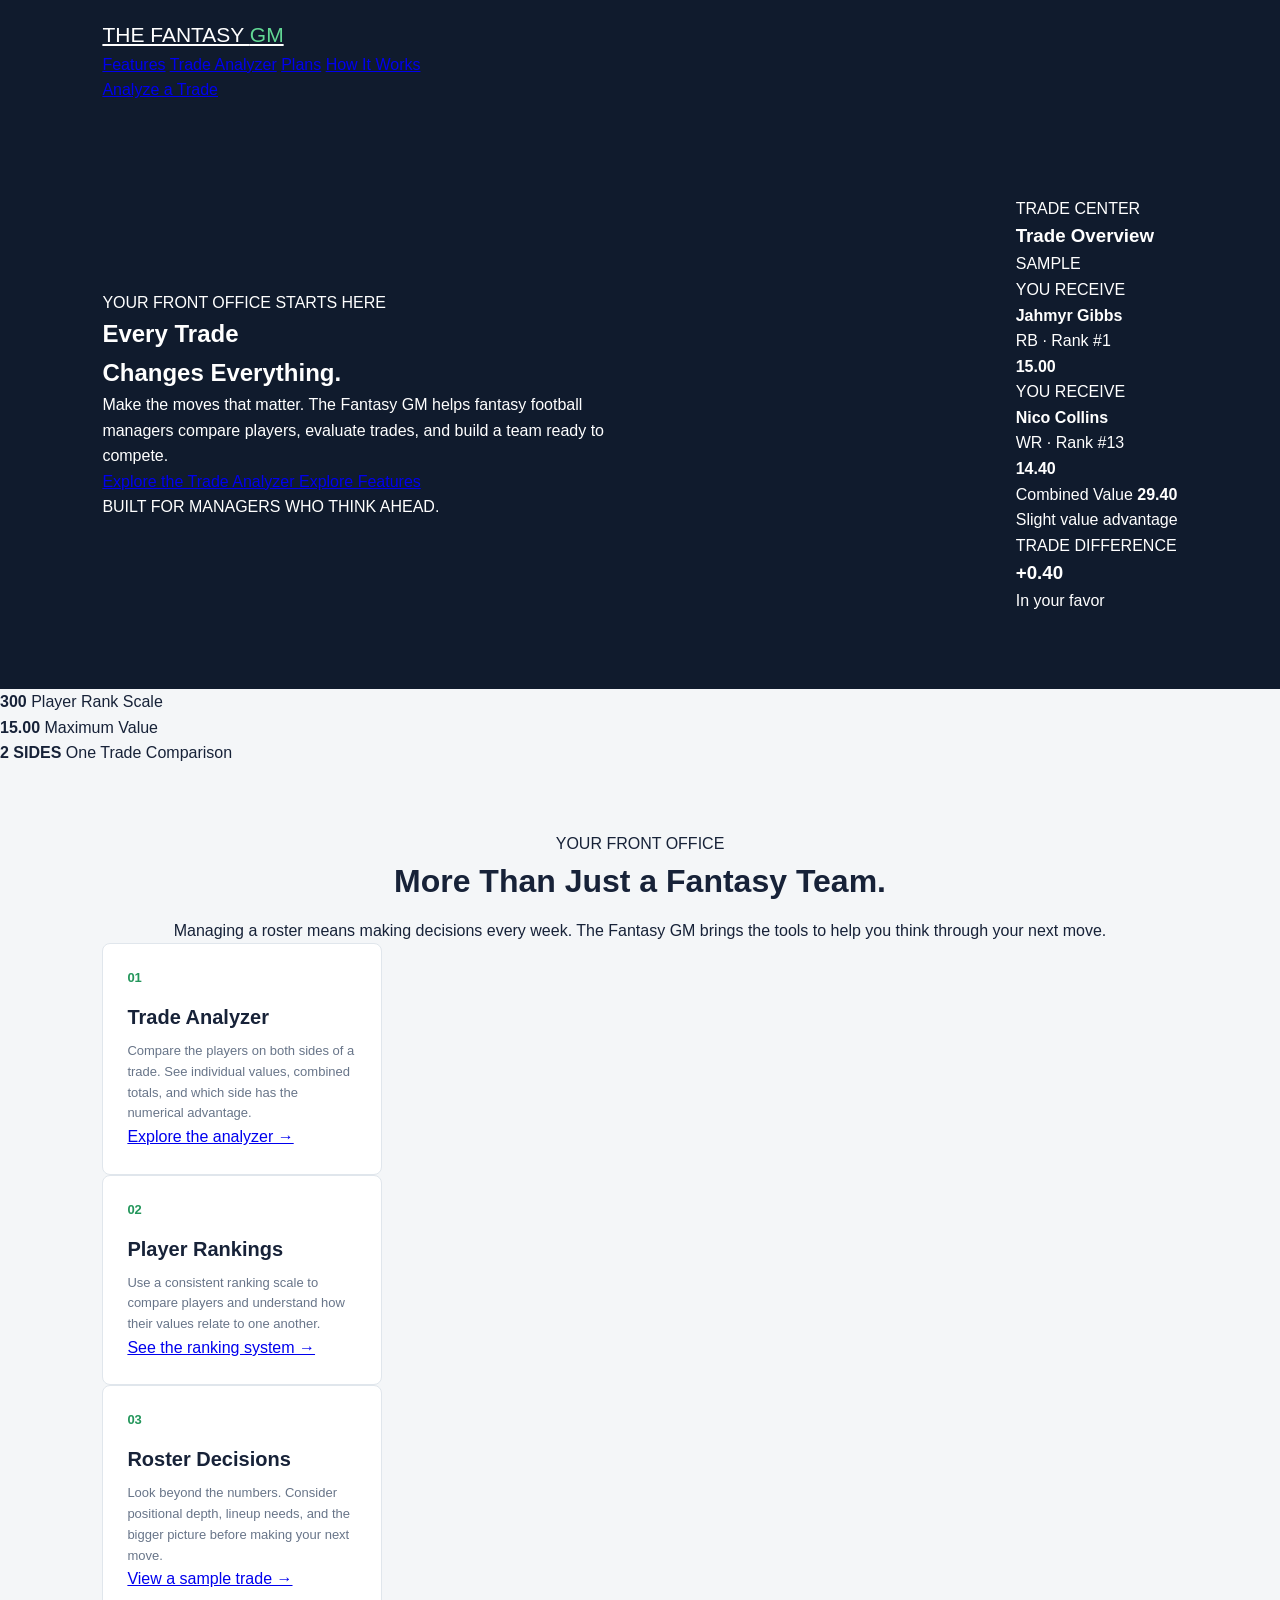
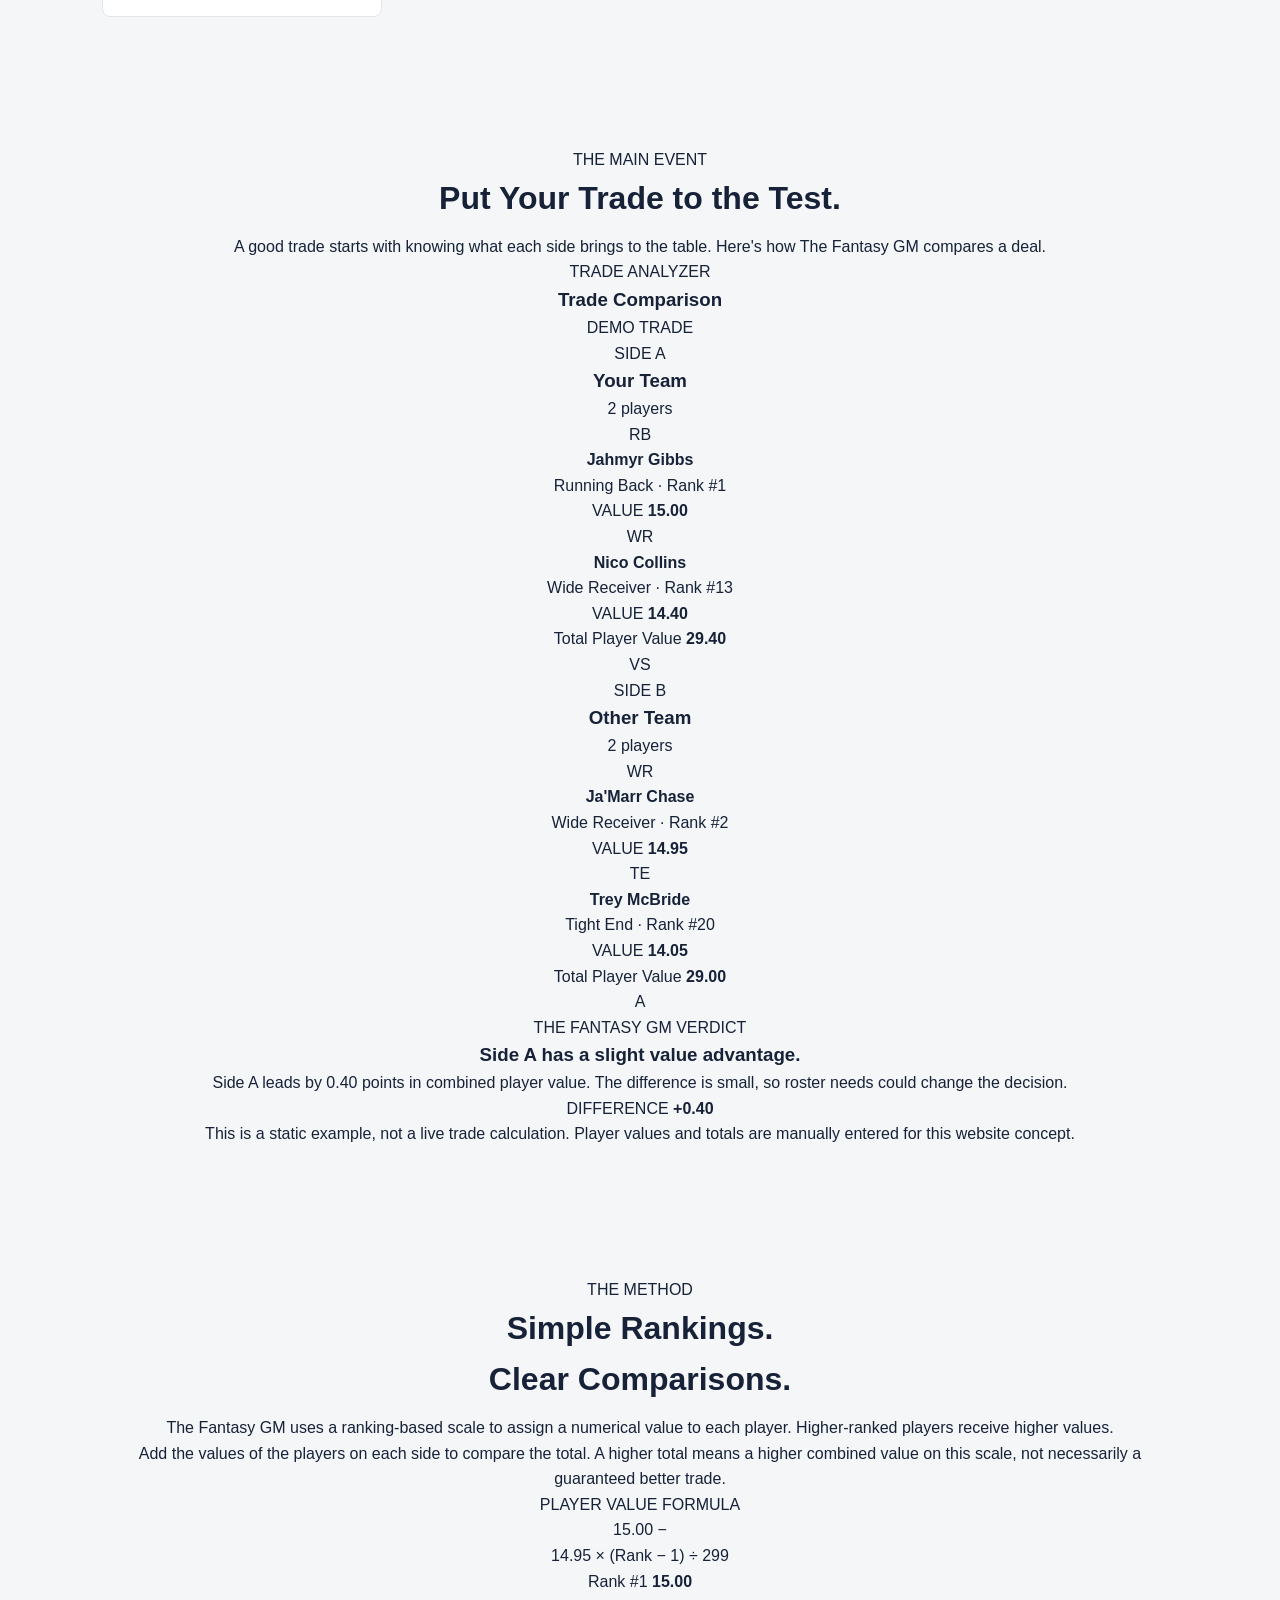
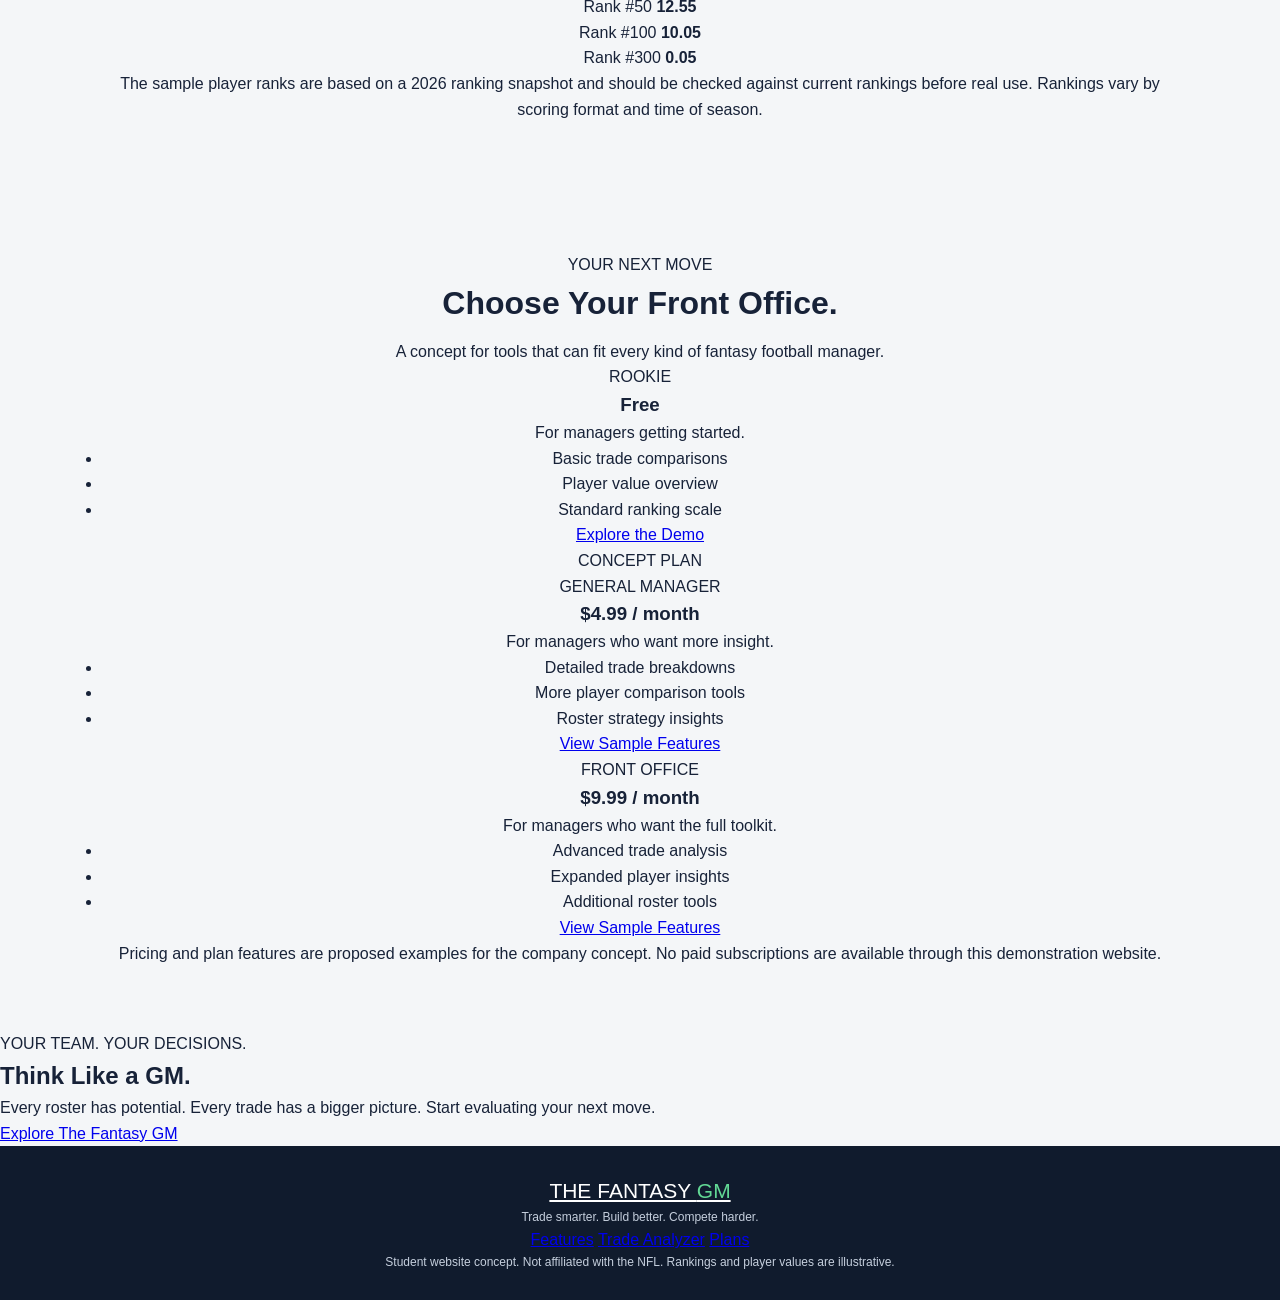
==== commit 90ac0d78: "Update index.html" ====
--- a/index.html
+++ b/index.html
@@ -3,301 +3,448 @@
 <head>
     <meta charset="UTF-8">
     <meta name="viewport" content="width=device-width, initial-scale=1.0">
-    <title>The Fantasy GM</title>
+    <title>The Fantasy GM | Your Team. Your Decisions.</title>
     <link rel="stylesheet" href="style.css">
 </head>
-
 <body>
 
     <header>
-        <nav class="navbar">
-            <h1 class="logo">THE FANTASY <span>GM</span></h1>
-
-            <ul>
-                <li><a href="#team">My Team</a></li>
-                <li><a href="#features">Features</a></li>
-                <li><a href="#plans">Plans</a></li>
-            </ul>
+        <a href="#" class="logo">THE FANTASY <span>GM</span></a>
+
+        <nav>
+            <a href="#features">Features</a>
+            <a href="#analyzer">Trade Analyzer</a>
+            <a href="#pricing">Plans</a>
+            <a href="#how-it-works">How It Works</a>
         </nav>
+
+        <a href="#analyzer" class="nav-button">Analyze a Trade</a>
     </header>
 
-    <section class="hero">
-        <div class="hero-text">
-            <p class="season">2026 NFL SEASON</p>
-
-            <h2>Make the moves.<br>Build the team.</h2>
-
+    <main>
+
+        <section class="hero">
+            <div class="hero-content">
+                <p class="eyebrow">YOUR FRONT OFFICE STARTS HERE</p>
+
+                <h1>Every Trade<br>
+                    <span>Changes Everything.</span>
+                </h1>
+
+                <p class="hero-text">
+                    Make the moves that matter. The Fantasy GM helps
+                    fantasy football managers compare players, evaluate
+                    trades, and build a team ready to compete.
+                </p>
+
+                <div class="hero-buttons">
+                    <a href="#analyzer" class="main-button">
+                        Explore the Trade Analyzer
+                    </a>
+
+                    <a href="#features" class="secondary-button">
+                        Explore Features
+                    </a>
+                </div>
+
+                <p class="hero-note">
+                    BUILT FOR MANAGERS WHO THINK AHEAD.
+                </p>
+            </div>
+
+            <div class="hero-visual">
+                <div class="dashboard-card">
+                    <div class="dashboard-top">
+                        <div>
+                            <p class="card-label">TRADE CENTER</p>
+                            <h3>Trade Overview</h3>
+                        </div>
+                        <span class="sample-tag">SAMPLE</span>
+                    </div>
+
+                    <div class="mini-team">
+                        <div>
+                            <span class="mini-label">YOU RECEIVE</span>
+                            <h4>Jahmyr Gibbs</h4>
+                            <p>RB · Rank #1</p>
+                        </div>
+                        <strong>15.00</strong>
+                    </div>
+
+                    <div class="mini-team">
+                        <div>
+                            <span class="mini-label">YOU RECEIVE</span>
+                            <h4>Nico Collins</h4>
+                            <p>WR · Rank #13</p>
+                        </div>
+                        <strong>14.40</strong>
+                    </div>
+
+                    <div class="mini-total">
+                        <span>Combined Value</span>
+                        <strong>29.40</strong>
+                    </div>
+
+                    <div class="mini-status">
+                        <span class="status-dot"></span>
+                        Slight value advantage
+                    </div>
+                </div>
+
+                <div class="floating-card">
+                    <span class="floating-label">TRADE DIFFERENCE</span>
+                    <h3>+0.40</h3>
+                    <p>In your favor</p>
+                </div>
+            </div>
+        </section>
+
+        <section class="trust-strip">
+            <div>
+                <strong>300</strong>
+                <span>Player Rank Scale</span>
+            </div>
+            <div>
+                <strong>15.00</strong>
+                <span>Maximum Value</span>
+            </div>
+            <div>
+                <strong>2 SIDES</strong>
+                <span>One Trade Comparison</span>
+            </div>
+        </section>
+
+        <section class="section" id="features">
+            <div class="section-heading">
+                <p class="eyebrow">YOUR FRONT OFFICE</p>
+                <h2>More Than Just a Fantasy Team.</h2>
+                <p>
+                    Managing a roster means making decisions every week.
+                    The Fantasy GM brings the tools to help you think
+                    through your next move.
+                </p>
+            </div>
+
+            <div class="feature-grid">
+                <article class="feature-card featured">
+                    <div class="feature-number">01</div>
+                    <h3>Trade Analyzer</h3>
+                    <p>
+                        Compare the players on both sides of a trade.
+                        See individual values, combined totals, and which
+                        side has the numerical advantage.
+                    </p>
+                    <a href="#analyzer">Explore the analyzer →</a>
+                </article>
+
+                <article class="feature-card">
+                    <div class="feature-number">02</div>
+                    <h3>Player Rankings</h3>
+                    <p>
+                        Use a consistent ranking scale to compare players
+                        and understand how their values relate to one another.
+                    </p>
+                    <a href="#how-it-works">See the ranking system →</a>
+                </article>
+
+                <article class="feature-card">
+                    <div class="feature-number">03</div>
+                    <h3>Roster Decisions</h3>
+                    <p>
+                        Look beyond the numbers. Consider positional depth,
+                        lineup needs, and the bigger picture before making
+                        your next move.
+                    </p>
+                    <a href="#analyzer">View a sample trade →</a>
+                </article>
+            </div>
+        </section>
+
+        <section class="analyzer-section" id="analyzer">
+            <div class="section">
+                <div class="section-heading">
+                    <p class="eyebrow">THE MAIN EVENT</p>
+                    <h2>Put Your Trade to the Test.</h2>
+                    <p>
+                        A good trade starts with knowing what each side
+                        brings to the table. Here's how The Fantasy GM
+                        compares a deal.
+                    </p>
+                </div>
+
+                <div class="analyzer-window">
+                    <div class="analyzer-header">
+                        <div>
+                            <p class="card-label">TRADE ANALYZER</p>
+                            <h3>Trade Comparison</h3>
+                        </div>
+                        <span class="sample-tag">DEMO TRADE</span>
+                    </div>
+
+                    <div class="trade-grid">
+
+                        <div class="trade-side">
+                            <div class="side-heading">
+                                <div>
+                                    <span class="side-label">SIDE A</span>
+                                    <h3>Your Team</h3>
+                                </div>
+                                <span class="side-count">2 players</span>
+                            </div>
+
+                            <div class="player-row">
+                                <div class="player-avatar">RB</div>
+                                <div class="player-info">
+                                    <h4>Jahmyr Gibbs</h4>
+                                    <p>Running Back · Rank #1</p>
+                                </div>
+                                <div class="player-score">
+                                    <span>VALUE</span>
+                                    <strong>15.00</strong>
+                                </div>
+                            </div>
+
+                            <div class="player-row">
+                                <div class="player-avatar">WR</div>
+                                <div class="player-info">
+                                    <h4>Nico Collins</h4>
+                                    <p>Wide Receiver · Rank #13</p>
+                                </div>
+                                <div class="player-score">
+                                    <span>VALUE</span>
+                                    <strong>14.40</strong>
+                                </div>
+                            </div>
+
+                            <div class="side-total">
+                                <span>Total Player Value</span>
+                                <strong>29.40</strong>
+                            </div>
+                        </div>
+
+                        <div class="trade-middle">VS</div>
+
+                        <div class="trade-side">
+                            <div class="side-heading">
+                                <div>
+                                    <span class="side-label">SIDE B</span>
+                                    <h3>Other Team</h3>
+                                </div>
+                                <span class="side-count">2 players</span>
+                            </div>
+
+                            <div class="player-row">
+                                <div class="player-avatar">WR</div>
+                                <div class="player-info">
+                                    <h4>Ja'Marr Chase</h4>
+                                    <p>Wide Receiver · Rank #2</p>
+                                </div>
+                                <div class="player-score">
+                                    <span>VALUE</span>
+                                    <strong>14.95</strong>
+                                </div>
+                            </div>
+
+                            <div class="player-row">
+                                <div class="player-avatar">TE</div>
+                                <div class="player-info">
+                                    <h4>Trey McBride</h4>
+                                    <p>Tight End · Rank #20</p>
+                                </div>
+                                <div class="player-score">
+                                    <span>VALUE</span>
+                                    <strong>14.05</strong>
+                                </div>
+                            </div>
+
+                            <div class="side-total">
+                                <span>Total Player Value</span>
+                                <strong>29.00</strong>
+                            </div>
+                        </div>
+
+                    </div>
+
+                    <div class="trade-result">
+                        <div class="result-icon">A</div>
+                        <div class="result-copy">
+                            <span class="side-label">THE FANTASY GM VERDICT</span>
+                            <h3>Side A has a slight value advantage.</h3>
+                            <p>
+                                Side A leads by 0.40 points in combined
+                                player value. The difference is small,
+                                so roster needs could change the decision.
+                            </p>
+                        </div>
+                        <div class="result-score">
+                            <span>DIFFERENCE</span>
+                            <strong>+0.40</strong>
+                        </div>
+                    </div>
+                </div>
+
+                <p class="demo-note">
+                    This is a static example, not a live trade calculation.
+                    Player values and totals are manually entered for this
+                    website concept.
+                </p>
+            </div>
+        </section>
+
+        <section class="section" id="how-it-works">
+            <div class="formula-layout">
+                <div>
+                    <p class="eyebrow">THE METHOD</p>
+                    <h2>Simple Rankings.<br>Clear Comparisons.</h2>
+                    <p>
+                        The Fantasy GM uses a ranking-based scale to assign
+                        a numerical value to each player. Higher-ranked
+                        players receive higher values.
+                    </p>
+                    <p>
+                        Add the values of the players on each side to
+                        compare the total. A higher total means a higher
+                        combined value on this scale, not necessarily a
+                        guaranteed better trade.
+                    </p>
+                </div>
+
+                <div class="formula-box">
+                    <p class="card-label">PLAYER VALUE FORMULA</p>
+                    <div class="formula">
+                        15.00 −
+                        <br>
+                        <span>14.95 × (Rank − 1) ÷ 299</span>
+                    </div>
+
+                    <div class="formula-example">
+                        <div>
+                            <span>Rank #1</span>
+                            <strong>15.00</strong>
+                        </div>
+                        <div>
+                            <span>Rank #50</span>
+                            <strong>12.55</strong>
+                        </div>
+                        <div>
+                            <span>Rank #100</span>
+                            <strong>10.05</strong>
+                        </div>
+                        <div>
+                            <span>Rank #300</span>
+                            <strong>0.05</strong>
+                        </div>
+                    </div>
+                </div>
+            </div>
+
+            <p class="demo-note">
+                The sample player ranks are based on a 2026 ranking snapshot
+                and should be checked against current rankings before real
+                use. Rankings vary by scoring format and time of season.
+            </p>
+        </section>
+
+        <section class="pricing-section" id="pricing">
+            <div class="section">
+                <div class="section-heading">
+                    <p class="eyebrow">YOUR NEXT MOVE</p>
+                    <h2>Choose Your Front Office.</h2>
+                    <p>
+                        A concept for tools that can fit every kind
+                        of fantasy football manager.
+                    </p>
+                </div>
+
+                <div class="pricing-grid">
+                    <div class="pricing-card">
+                        <p class="plan-name">ROOKIE</p>
+                        <h3>Free</h3>
+                        <p class="plan-description">
+                            For managers getting started.
+                        </p>
+                        <ul>
+                            <li>Basic trade comparisons</li>
+                            <li>Player value overview</li>
+                            <li>Standard ranking scale</li>
+                        </ul>
+                        <a href="#analyzer" class="plan-button">
+                            Explore the Demo
+                        </a>
+                    </div>
+
+                    <div class="pricing-card popular">
+                        <span class="popular-label">CONCEPT PLAN</span>
+                        <p class="plan-name">GENERAL MANAGER</p>
+                        <h3>$4.99 <span>/ month</span></h3>
+                        <p class="plan-description">
+                            For managers who want more insight.
+                        </p>
+                        <ul>
+                            <li>Detailed trade breakdowns</li>
+                            <li>More player comparison tools</li>
+                            <li>Roster strategy insights</li>
+                        </ul>
+                        <a href="#analyzer" class="plan-button green-button">
+                            View Sample Features
+                        </a>
+                    </div>
+
+                    <div class="pricing-card">
+                        <p class="plan-name">FRONT OFFICE</p>
+                        <h3>$9.99 <span>/ month</span></h3>
+                        <p class="plan-description">
+                            For managers who want the full toolkit.
+                        </p>
+                        <ul>
+                            <li>Advanced trade analysis</li>
+                            <li>Expanded player insights</li>
+                            <li>Additional roster tools</li>
+                        </ul>
+                        <a href="#analyzer" class="plan-button">
+                            View Sample Features
+                        </a>
+                    </div>
+                </div>
+
+                <p class="demo-note">
+                    Pricing and plan features are proposed examples for
+                    the company concept. No paid subscriptions are available
+                    through this demonstration website.
+                </p>
+            </div>
+        </section>
+
+        <section class="bottom-cta">
+            <p class="eyebrow">YOUR TEAM. YOUR DECISIONS.</p>
+            <h2>Think Like a GM.</h2>
             <p>
-                Fantasy football is more than picking players.
-                The Fantasy GM is a concept for helping you manage
-                your lineup, compare players, and plan your next move.
+                Every roster has potential. Every trade has a bigger picture.
+                Start evaluating your next move.
             </p>
-
-            <a href="#team" class="button">See the Demo</a>
+            <a href="#analyzer" class="main-button">
+                Explore The Fantasy GM
+            </a>
+        </section>
+
+    </main>
+
+    <footer>
+        <a href="#" class="logo">THE FANTASY <span>GM</span></a>
+        <p>Trade smarter. Build better. Compete harder.</p>
+        <div class="footer-links">
+            <a href="#features">Features</a>
+            <a href="#analyzer">Trade Analyzer</a>
+            <a href="#pricing">Plans</a>
         </div>
-
-        <div class="hero-card">
-            <p class="card-heading">YOUR NEXT MOVE STARTS HERE</p>
-            <div class="big-number">01</div>
-            <h3>Think like a GM.</h3>
-            <p>Build your roster. Check your options. Make your call.</p>
-        </div>
-    </section>
-
-
-    <section id="team" class="section">
-        <p class="section-label">SAMPLE DASHBOARD</p>
-        <h2>Your Fantasy Team</h2>
-
-        <p class="intro">
-            Here's an example of what your team page could look like
-            during the 2026 NFL season.
+        <p class="footer-small">
+            Student website concept. Not affiliated with the NFL.
+            Rankings and player values are illustrative.
         </p>
-
-        <div class="team-summary">
-            <div>
-                <p>PROJECTED TEAM POINTS</p>
-                <h3>124.6</h3>
-            </div>
-
-            <div>
-                <p>RECORD</p>
-                <h3>3 - 1</h3>
-            </div>
-
-            <div>
-                <p>LEAGUE RANK</p>
-                <h3>#2</h3>
-            </div>
-        </div>
-
-        <div class="roster">
-            <div class="roster-heading">
-                <h3>Starting Lineup</h3>
-                <p>Example roster</p>
-            </div>
-
-            <div class="player player-heading">
-                <span>POS</span>
-                <span>PLAYER</span>
-                <span>TEAM</span>
-                <span>POINTS*</span>
-            </div>
-
-            <div class="player">
-                <span class="position">QB</span>
-                <strong>Drake Maye</strong>
-                <span>NE</span>
-                <span>24.8</span>
-            </div>
-
-            <div class="player">
-                <span class="position">RB</span>
-                <strong>TreVeyon Henderson</strong>
-                <span>NE</span>
-                <span>16.2</span>
-            </div>
-
-            <div class="player">
-                <span class="position">WR</span>
-                <strong>A.J. Brown</strong>
-                <span>NE</span>
-                <span>18.5</span>
-            </div>
-
-            <p class="footnote">
-                *Fantasy points are made-up examples, not actual player
-                scores or projections. Player information reflects a
-                sample of the 2026 season and may change.
-            </p>
-        </div>
-    </section>
-
-
-    <section id="features" class="section features-section">
-        <p class="section-label">WHAT YOU CAN DO</p>
-        <h2>More Than a Lineup</h2>
-
-        <p class="intro">
-            A few examples of tools The Fantasy GM could offer.
-        </p>
-
-        <div class="feature-container">
-
-            <div class="feature-card">
-                <div class="feature-number">01</div>
-                <h3>Trade Checker</h3>
-                <p>
-                    Compare two players and think about which one
-                    could help your team more.
-                </p>
-
-                <div class="trade-example">
-                    <div>
-                        <span>QB</span>
-                        <strong>Drake Maye</strong>
-                    </div>
-
-                    <p class="versus">VS</p>
-
-                    <div>
-                        <span>WR</span>
-                        <strong>A.J. Brown</strong>
-                    </div>
-                </div>
-
-                <p class="example-note">
-                    Example comparison only. No live trade analysis.
-                </p>
-            </div>
-
-
-            <div class="feature-card">
-                <div class="feature-number">02</div>
-                <h3>Player Stats</h3>
-                <p>
-                    Keep important player information in one place
-                    so it's easier to compare your options.
-                </p>
-
-                <div class="stat-example">
-                    <div>
-                        <span>PASSING YARDS</span>
-                        <strong>2,450</strong>
-                    </div>
-
-                    <div>
-                        <span>TOUCHDOWNS</span>
-                        <strong>18</strong>
-                    </div>
-                </div>
-
-                <p class="example-note">
-                    Made-up stats for the website demo.
-                </p>
-            </div>
-
-
-            <div class="feature-card">
-                <div class="feature-number">03</div>
-                <h3>Lineup Planner</h3>
-                <p>
-                    See how a starting lineup could be organized
-                    before the next round of games.
-                </p>
-
-                <div class="lineup-example">
-                    <p><span>QB</span> Quarterback</p>
-                    <p><span>RB</span> Running Back</p>
-                    <p><span>WR</span> Wide Receiver</p>
-                    <p><span>TE</span> Tight End</p>
-                </div>
-
-                <p class="example-note">
-                    A visual example, not a working lineup tool.
-                </p>
-            </div>
-
-        </div>
-    </section>
-
-
-    <section class="about-section">
-        <div>
-            <p class="section-label">THE IDEA</p>
-            <h2>Run Your Team Your Way.</h2>
-            <p>
-                Every fantasy manager has a different strategy.
-                Some focus on trades, others look for the next
-                breakout player, and some trust their draft picks.
-                The Fantasy GM would bring these decisions together
-                in one simple place.
-            </p>
-        </div>
-
-        <div class="about-list">
-            <h3>The GM Checklist</h3>
-            <p><span>✓</span> Check your roster</p>
-            <p><span>✓</span> Compare players</p>
-            <p><span>✓</span> Plan your lineup</p>
-            <p><span>✓</span> Get ready for game day</p>
-        </div>
-    </section>
-
-
-    <section id="plans" class="section">
-        <p class="section-label">OUR BUSINESS MODEL</p>
-        <h2>Choose Your Game Plan</h2>
-
-        <p class="intro">
-            A proposed pricing model for the platform.
-        </p>
-
-        <div class="plans-container">
-
-            <div class="plan-card">
-                <h3>Starter</h3>
-                <p class="price">$0 <span>/ month</span></p>
-
-                <p>For players who want the basics.</p>
-
-                <ul>
-                    <li>Team organization</li>
-                    <li>Basic player information</li>
-                    <li>Lineup planning</li>
-                </ul>
-
-                <a href="#team" class="button outline-button">
-                    View Demo
-                </a>
-            </div>
-
-
-            <div class="plan-card pro-plan">
-                <p class="pro-label">PROPOSED PREMIUM PLAN</p>
-                <h3>Pro GM</h3>
-                <p class="price">$4.99 <span>/ month</span></p>
-
-                <p>For players who want more analysis.</p>
-
-                <ul>
-                    <li>Everything in Starter</li>
-                    <li>More trade comparisons</li>
-                    <li>Extra player trends</li>
-                </ul>
-
-                <a href="#team" class="button">
-                    View Demo
-                </a>
-            </div>
-
-        </div>
-
-        <p class="footnote">
-            Pricing and features are ideas for the proposed business,
-            not active subscriptions.
-        </p>
-    </section>
-
-
-    <section class="bottom-section">
-        <h2>Who's Running Your Team?</h2>
-        <p>Make your plan. Trust your decisions. Be the GM.</p>
-        <a href="#team" class="button">Explore the Demo</a>
-    </section>
-
-
-    <footer>
-        <h3>THE FANTASY <span>GM</span></h3>
-        <p>Make the moves. Build the team.</p>
-        <p class="footer-note">
-            A concept for a fantasy football platform.
-            Example data is not live.
-        </p>
-        <p class="copyright">© 2026 The Fantasy GM</p>
     </footer>
 
 </body>
 </html>
 
 
+
--- a/style.css
+++ b/style.css
@@ -10,14 +10,14 @@
 
 body {
     font-family: Arial, Helvetica, sans-serif;
-    background-color: #f5f7fa;
-    color: #172033;
+    background-color: #f4f6f8;
+    color: #172238;
     line-height: 1.6;
 }
 
 header {
-    background-color: #101a2c;
-    padding: 20px 8%;
+    background-color: #101b2d;
+    padding: 18px 8%;
 }
 
 .navbar {
@@ -28,12 +28,12 @@
 
 .logo {
     color: white;
-    font-size: 22px;
+    font-size: 21px;
 }
 
 .logo span,
 footer span {
-    color: #58d68d;
+    color: #62d995;
 }
 
 .navbar ul {
@@ -43,452 +43,589 @@
 }
 
 .navbar a {
-    color: white;
+    color: #e0e7ef;
     text-decoration: none;
     font-size: 14px;
 }
 
 .navbar a:hover {
-    color: #58d68d;
+    color: #62d995;
 }
 
 .hero {
-    background-color: #101a2c;
+    background-color: #101b2d;
     color: white;
-    padding: 80px 8%;
-    display: flex;
+    padding: 75px 8%;
+    display: flex;
+    justify-content: space-between;
     align-items: center;
-    justify-content: space-between;
-    gap: 50px;
+    gap: 45px;
 }
 
 .hero-text {
-    max-width: 520px;
-}
-
-.small-title {
-    color: #28a96b;
+    max-width: 550px;
+}
+
+.season {
+    color: #62d995;
     font-size: 13px;
     font-weight: bold;
     letter-spacing: 2px;
-    margin-bottom: 12px;
-}
-
-.hero .small-title {
-    color: #58d68d;
+    margin-bottom: 15px;
 }
 
 .hero h2 {
-    font-size: 48px;
+    font-size: 46px;
     line-height: 1.15;
     margin-bottom: 20px;
 }
 
-.hero-text > p:not(.small-title) {
-    color: #c6cedb;
-    margin-bottom: 28px;
+.hero-text > p:not(.season) {
+    color: #c5cfdd;
+    margin-bottom: 25px;
+    max-width: 500px;
 }
 
 .button {
     display: inline-block;
-    background-color: #58d68d;
-    color: #101a2c;
-    padding: 12px 22px;
+    background-color: #62d995;
+    color: #101b2d;
+    padding: 11px 20px;
     border-radius: 5px;
     text-decoration: none;
+    font-size: 14px;
     font-weight: bold;
     margin-top: 10px;
 }
 
 .button:hover {
-    background-color: #40bf77;
-}
-
-.dashboard {
+    background-color: #47c17c;
+}
+
+.hero-card {
+    background-color: #1c2d44;
+    border: 1px solid #354760;
+    border-radius: 10px;
+    padding: 30px;
+    max-width: 350px;
+    width: 100%;
+}
+
+.card-heading {
+    color: #aab9cc;
+    font-size: 11px;
+    letter-spacing: 1px;
+}
+
+.big-number {
+    color: #62d995;
+    font-size: 72px;
+    font-weight: bold;
+    margin: 10px 0;
+}
+
+.hero-card h3 {
+    font-size: 23px;
+    margin-bottom: 8px;
+}
+
+.hero-card p:last-child {
+    color: #c5cfdd;
+    font-size: 14px;
+}
+
+.section {
+    padding: 65px 8%;
+    text-align: center;
+}
+
+.section-label {
+    color: #23965b;
+    font-size: 12px;
+    font-weight: bold;
+    letter-spacing: 2px;
+    margin-bottom: 8px;
+}
+
+.section h2,
+.about-section h2 {
+    font-size: 32px;
+    margin-bottom: 10px;
+}
+
+.intro {
+    color: #687589;
+    max-width: 580px;
+    margin: 0 auto 30px;
+}
+
+.team-summary {
+    display: flex;
+    justify-content: space-around;
+    gap: 15px;
     background-color: white;
-    color: #172033;
-    padding: 25px;
-    border-radius: 12px;
-    width: 430px;
-    max-width: 100%;
-    box-shadow: 0 10px 30px rgba(0, 0, 0, 0.2);
-}
-
-.dashboard-top {
+    padding: 22px;
+    border: 1px solid #e1e6ec;
+    border-radius: 8px;
+    margin: 30px auto;
+    max-width: 850px;
+}
+
+.team-summary div {
+    text-align: left;
+}
+
+.team-summary p {
+    color: #758196;
+    font-size: 10px;
+    font-weight: bold;
+    letter-spacing: 0.5px;
+}
+
+.team-summary h3 {
+    font-size: 26px;
+    margin-top: 5px;
+}
+
+.roster {
+    background-color: white;
+    border: 1px solid #e1e6ec;
+    border-radius: 8px;
+    max-width: 850px;
+    margin: 0 auto;
+    padding: 22px;
+    text-align: left;
+}
+
+.roster-heading {
     display: flex;
     justify-content: space-between;
     align-items: center;
+    margin-bottom: 15px;
+}
+
+.roster-heading h3 {
+    font-size: 20px;
+}
+
+.roster-heading p {
+    color: #23965b;
+    font-size: 12px;
+}
+
+.player {
+    display: grid;
+    grid-template-columns: 55px 2fr 65px 75px;
+    align-items: center;
     gap: 10px;
-    margin-bottom: 25px;
-}
-
-.dashboard-top h3 {
-    font-size: 14px;
-}
-
-.status {
-    color: #23985d;
-    background-color: #e4f8ec;
-    padding: 5px 8px;
+    padding: 14px 8px;
+    border-top: 1px solid #e7ebf0;
+    font-size: 13px;
+}
+
+.player-heading {
+    color: #748095;
+    font-size: 10px;
+    font-weight: bold;
+}
+
+.position {
+    background-color: #e1f7e9;
+    color: #218451;
     border-radius: 4px;
-    font-size: 9px;
-    font-weight: bold;
-}
-
-.team-score {
-    display: flex;
-    justify-content: space-between;
-    background-color: #f1f5f9;
-    padding: 18px;
-    border-radius: 8px;
-    margin-bottom: 20px;
-}
-
-.team-score p {
-    font-size: 10px;
-    color: #657086;
-}
-
-.team-score h2 {
-    font-size: 28px;
-    color: #172033;
-}
-
-.player {
-    display: flex;
-    align-items: center;
-    gap: 12px;
-    border-bottom: 1px solid #e7ebf0;
-    padding: 13px 0;
-}
-
-.player-icon {
-    background-color: #dff7e8;
-    color: #218653;
-    padding: 10px;
-    border-radius: 7px;
-    font-weight: bold;
-    font-size: 12px;
-}
-
-.player-info {
-    flex: 1;
-}
-
-.player-info h4 {
-    font-size: 13px;
-}
-
-.player-info p {
-    color: #7b8494;
+    padding: 5px 7px;
+    text-align: center;
+    font-weight: bold;
+    width: 40px;
+}
+
+.footnote {
+    color: #788396;
     font-size: 11px;
-}
-
-.player strong {
-    font-size: 12px;
-}
-
-.dashboard-note {
-    color: #7b8494;
-    font-size: 10px;
-    margin-top: 15px;
-}
-
-.section {
-    padding: 75px 8%;
-    text-align: center;
-}
-
-.section h2 {
-    font-size: 34px;
-    margin-bottom: 12px;
-}
-
-.section-description {
-    color: #687386;
-    max-width: 600px;
-    margin: 0 auto 35px;
+    margin-top: 18px;
+}
+
+.features-section {
+    background-color: #eaf0f5;
 }
 
 .feature-container {
     display: flex;
+    justify-content: center;
     flex-wrap: wrap;
-    justify-content: center;
-    gap: 22px;
-    margin-top: 40px;
+    gap: 20px;
+    margin-top: 30px;
 }
 
 .feature-card {
     background-color: white;
-    padding: 28px;
-    border-radius: 9px;
+    border: 1px solid #e0e6ec;
+    border-radius: 8px;
+    padding: 24px;
+    width: 280px;
     text-align: left;
-    width: 245px;
-    border: 1px solid #e5eaf0;
-}
-
-.feature-icon {
-    background-color: #e2f8eb;
-    color: #218653;
-    width: 42px;
-    height: 42px;
-    display: flex;
+}
+
+.feature-number {
+    color: #23965b;
+    font-size: 13px;
+    font-weight: bold;
+    margin-bottom: 12px;
+}
+
+.feature-card h3 {
+    font-size: 20px;
+    margin-bottom: 8px;
+}
+
+.feature-card > p {
+    color: #687589;
+    font-size: 13px;
+}
+
+.trade-example {
+    display: flex;
+    justify-content: space-between;
     align-items: center;
-    justify-content: center;
-    border-radius: 7px;
-    font-weight: bold;
-    margin-bottom: 20px;
-}
-
-.feature-card h3 {
-    margin-bottom: 10px;
-    font-size: 18px;
-}
-
-.feature-card p {
-    color: #687386;
+    gap: 8px;
+    background-color: #f2f5f8;
+    border-radius: 6px;
+    padding: 12px;
+    margin-top: 18px;
+}
+
+.trade-example div {
+    display: flex;
+    flex-direction: column;
+    gap: 5px;
+}
+
+.trade-example span {
+    color: #23965b;
+    font-size: 11px;
+    font-weight: bold;
+}
+
+.trade-example strong {
+    font-size: 12px;
+}
+
+.versus {
+    color: #788396;
+    font-size: 11px;
+    font-weight: bold;
+}
+
+.feature-card .example-note {
+    font-size: 10px;
+    margin-top: 12px;
+}
+
+.stat-example {
+    background-color: #f2f5f8;
+    border-radius: 6px;
+    padding: 14px;
+    margin-top: 18px;
+    display: flex;
+    justify-content: space-between;
+    gap: 10px;
+}
+
+.stat-example div {
+    display: flex;
+    flex-direction: column;
+}
+
+.stat-example span {
+    color: #788396;
+    font-size: 9px;
+}
+
+.stat-example strong {
+    font-size: 22px;
+    margin-top: 5px;
+}
+
+.lineup-example {
+    background-color: #f2f5f8;
+    padding: 12px;
+    border-radius: 6px;
+    margin-top: 18px;
+}
+
+.lineup-example p {
+    border-bottom: 1px solid #dfe5eb;
+    padding: 6px 0;
+    font-size: 12px;
+}
+
+.lineup-example p:last-child {
+    border-bottom: none;
+}
+
+.lineup-example span {
+    display: inline-block;
+    color: #23965b;
+    font-weight: bold;
+    width: 35px;
+}
+
+.about-section {
+    padding: 65px 8%;
+    display: flex;
+    justify-content: space-between;
+    align-items: center;
+    gap: 50px;
+    background-color: white;
+}
+
+.about-section > div:first-child {
+    max-width: 550px;
+}
+
+.about-section > div:first-child p:last-child {
+    color: #687589;
+    margin-top: 15px;
+}
+
+.about-list {
+    background-color: #f4f7f9;
+    border-radius: 8px;
+    padding: 25px;
+    width: 300px;
+    flex-shrink: 0;
+}
+
+.about-list h3 {
+    margin-bottom: 15px;
+}
+
+.about-list p {
+    margin: 10px 0;
     font-size: 14px;
 }
 
-.feature-card:hover {
-    transform: translateY(-5px);
-    transition: 0.3s;
-}
-
-.about {
-    background-color: #eaf0f6;
-    display: flex;
-    align-items: center;
-    justify-content: space-between;
-    gap: 60px;
-    text-align: left;
-}
-
-.about-text {
-    max-width: 550px;
-}
-
-.about-text h2 {
-    font-size: 34px;
-}
-
-.about-text p:not(.small-title) {
-    color: #5d687b;
-    margin-bottom: 15px;
-}
-
-.about-box {
-    background-color: white;
-    padding: 30px;
-    border-radius: 10px;
-    width: 350px;
-    max-width: 100%;
-    box-shadow: 0 5px 20px rgba(0, 0, 0, 0.05);
-}
-
-.about-box h3 {
-    margin-bottom: 20px;
-}
-
-.about-point {
-    display: flex;
-    align-items: center;
-    gap: 12px;
-    margin: 15px 0;
-}
-
-.about-point span {
-    color: #23985d;
-    font-weight: bold;
-}
-
-.pricing-container {
+.about-list span {
+    color: #23965b;
+    font-weight: bold;
+    margin-right: 8px;
+}
+
+.plans-container {
     display: flex;
     justify-content: center;
     align-items: stretch;
-    gap: 25px;
-    margin-top: 40px;
-}
-
-.price-card {
+    flex-wrap: wrap;
+    gap: 22px;
+    margin-top: 30px;
+}
+
+.plan-card {
     background-color: white;
-    border: 1px solid #e0e6ed;
-    border-radius: 10px;
-    padding: 30px;
+    border: 1px solid #e0e6ec;
+    border-radius: 8px;
+    padding: 28px;
+    text-align: left;
     width: 310px;
-    text-align: left;
-}
-
-.price-card h3 {
-    font-size: 23px;
+}
+
+.plan-card h3 {
+    font-size: 22px;
 }
 
 .price {
-    font-size: 32px;
+    font-size: 31px;
     font-weight: bold;
     margin: 10px 0;
 }
 
 .price span {
+    font-size: 12px;
+    color: #788396;
+    font-weight: normal;
+}
+
+.plan-card > p:not(.price):not(.pro-label) {
+    color: #687589;
     font-size: 13px;
-    color: #687386;
-    font-weight: normal;
-}
-
-.price-card > p:not(.price):not(.popular) {
-    color: #687386;
-    font-size: 14px;
-}
-
-.price-card ul {
+}
+
+.plan-card ul {
     list-style: none;
-    margin: 25px 0;
-}
-
-.price-card li {
-    margin: 12px 0;
-    font-size: 14px;
-}
-
-.price-card li::before {
+    margin: 20px 0;
+}
+
+.plan-card li {
+    font-size: 13px;
+    margin: 10px 0;
+}
+
+.plan-card li::before {
     content: "✓ ";
-    color: #23985d;
-    font-weight: bold;
-}
-
-.featured-price {
-    border: 2px solid #58d68d;
-}
-
-.popular {
-    color: #23985d;
-    font-size: 11px;
+    color: #23965b;
+    font-weight: bold;
+}
+
+.pro-plan {
+    border: 2px solid #62d995;
+}
+
+.pro-label {
+    color: #23965b;
+    font-size: 10px;
     font-weight: bold;
     letter-spacing: 1px;
     margin-bottom: 8px;
 }
 
-.secondary-button {
-    background-color: #e2f8eb;
-}
-
-.pricing-note {
-    color: #687386;
-    font-size: 12px;
-    margin-top: 25px;
-}
-
-.call-to-action {
-    background-color: #172b45;
+.outline-button {
+    background-color: #e1f7e9;
+}
+
+.bottom-section {
+    background-color: #172a42;
     color: white;
     text-align: center;
-    padding: 65px 20px;
-}
-
-.call-to-action h2 {
-    font-size: 32px;
+    padding: 55px 20px;
+}
+
+.bottom-section h2 {
+    font-size: 30px;
     margin-bottom: 10px;
 }
 
-.call-to-action p {
-    color: #c6cedb;
+.bottom-section p {
+    color: #c5cfdd;
 }
 
 footer {
-    background-color: #101a2c;
+    background-color: #101b2d;
     color: white;
     text-align: center;
-    padding: 30px 15px;
+    padding: 28px 15px;
 }
 
 footer h3 {
-    margin-bottom: 8px;
+    font-size: 18px;
+    margin-bottom: 5px;
 }
 
 footer p {
-    color: #c6cedb;
-    font-size: 13px;
-}
-
-footer .disclaimer {
-    margin-top: 15px;
+    color: #c5cfdd;
+    font-size: 12px;
+}
+
+.footer-note {
+    margin-top: 12px;
+}
+
+.copyright {
+    color: #8794a8;
+    margin-top: 8px;
     font-size: 11px;
 }
 
-footer .copyright {
-    margin-top: 10px;
-    color: #8994a7;
-    font-size: 11px;
-}
-
-@media (max-width: 850px) {
+@media (max-width: 750px) {
     .hero,
-    .about {
+    .about-section {
         flex-direction: column;
-        text-align: center;
+        align-items: flex-start;
     }
 
     .hero h2 {
-        font-size: 40px;
-    }
-
-    .dashboard {
+        font-size: 38px;
+    }
+
+    .hero-card {
+        max-width: 100%;
+    }
+
+    .about-list {
         width: 100%;
     }
 
-    .about-box {
-        text-align: left;
-    }
-
-    .pricing-container {
+    .team-summary {
         flex-wrap: wrap;
     }
 }
 
-@media (max-width: 550px) {
+@media (max-width: 500px) {
     header {
         padding: 18px 5%;
     }
 
     .navbar {
         flex-direction: column;
-        gap: 15px;
+        gap: 12px;
     }
 
     .navbar ul {
         gap: 15px;
     }
 
+    .navbar a {
+        font-size: 12px;
+    }
+
     .hero,
-    .section {
-        padding: 50px 5%;
+    .section,
+    .about-section {
+        padding: 45px 5%;
     }
 
     .hero h2 {
-        font-size: 34px;
+        font-size: 33px;
     }
 
     .section h2,
-    .about-text h2 {
-        font-size: 28px;
-    }
-
-    .dashboard {
-        padding: 18px;
-    }
-
-    .dashboard-top {
-        flex-direction: column;
-        align-items: flex-start;
+    .about-section h2 {
+        font-size: 27px;
+    }
+
+    .team-summary {
+        padding: 15px;
+    }
+
+    .team-summary div {
+        width: 40%;
+    }
+
+    .player {
+        grid-template-columns: 38px 1fr 35px 50px;
+        gap: 5px;
+        padding: 12px 2px;
+        font-size: 11px;
+    }
+
+    .player-heading {
+        font-size: 9px;
+    }
+
+    .position {
+        width: 32px;
+        padding: 4px;
+    }
+
+    .roster {
+        padding: 12px;
+    }
+
+    .roster-heading h3 {
+        font-size: 17px;
+    }
+
+    .roster-heading p {
+        font-size: 10px;
     }
 
     .feature-card,
-    .price-card {
+    .plan-card {
         width: 100%;
     }
 
-    .call-to-action h2 {
-        font-size: 27px;
-    }
-}
-
+    .bottom-section h2 {
+        font-size: 25px;
+    }
+}
+
+
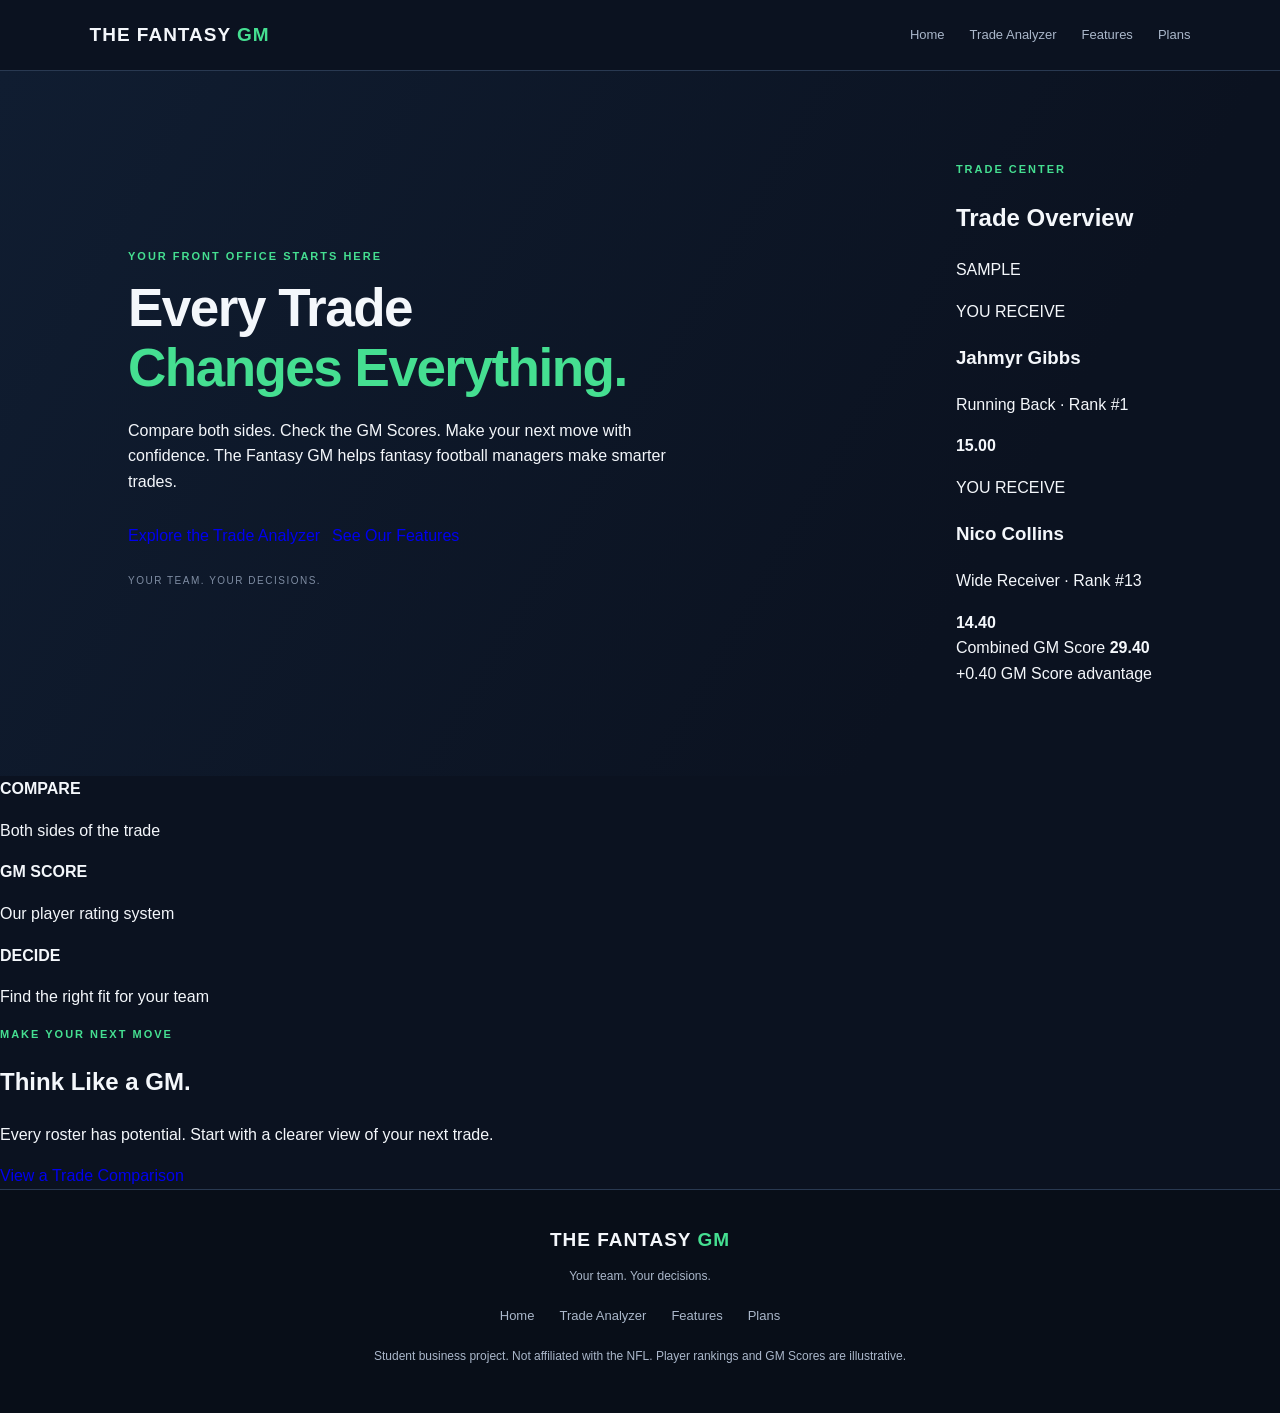
==== commit 5a0d0535: "Revise index.html content and structure Updated the title and navigation links, revised hero section" ====
--- a/index.html
+++ b/index.html
@@ -3,26 +3,25 @@
 <head>
     <meta charset="UTF-8">
     <meta name="viewport" content="width=device-width, initial-scale=1.0">
-    <title>The Fantasy GM | Your Team. Your Decisions.</title>
+    <title>The Fantasy GM | Home</title>
     <link rel="stylesheet" href="style.css">
 </head>
 <body>
 
     <header>
-        <a href="#" class="logo">THE FANTASY <span>GM</span></a>
+        <a href="index.html" class="logo">
+            THE FANTASY <span>GM</span>
+        </a>
 
         <nav>
-            <a href="#features">Features</a>
-            <a href="#analyzer">Trade Analyzer</a>
-            <a href="#pricing">Plans</a>
-            <a href="#how-it-works">How It Works</a>
+            <a href="index.html" class="active">Home</a>
+            <a href="analyzer.html">Trade Analyzer</a>
+            <a href="features.html">Features</a>
+            <a href="plans.html">Plans</a>
         </nav>
-
-        <a href="#analyzer" class="nav-button">Analyze a Trade</a>
     </header>
 
     <main>
-
         <section class="hero">
             <div class="hero-content">
                 <p class="eyebrow">YOUR FRONT OFFICE STARTS HERE</p>
@@ -31,420 +30,120 @@
                     <span>Changes Everything.</span>
                 </h1>
 
-                <p class="hero-text">
-                    Make the moves that matter. The Fantasy GM helps
-                    fantasy football managers compare players, evaluate
-                    trades, and build a team ready to compete.
+                <p class="intro">
+                    Compare both sides. Check the GM Scores.
+                    Make your next move with confidence.
+                    The Fantasy GM helps fantasy football managers
+                    make smarter trades.
                 </p>
 
                 <div class="hero-buttons">
-                    <a href="#analyzer" class="main-button">
+                    <a href="analyzer.html" class="button">
                         Explore the Trade Analyzer
                     </a>
 
-                    <a href="#features" class="secondary-button">
-                        Explore Features
+                    <a href="features.html" class="button secondary">
+                        See Our Features
                     </a>
                 </div>
 
                 <p class="hero-note">
-                    BUILT FOR MANAGERS WHO THINK AHEAD.
+                    YOUR TEAM. YOUR DECISIONS.
                 </p>
             </div>
 
-            <div class="hero-visual">
-                <div class="dashboard-card">
-                    <div class="dashboard-top">
-                        <div>
-                            <p class="card-label">TRADE CENTER</p>
-                            <h3>Trade Overview</h3>
-                        </div>
-                        <span class="sample-tag">SAMPLE</span>
+            <div class="dashboard">
+                <div class="card-heading">
+                    <div>
+                        <p class="eyebrow">TRADE CENTER</p>
+                        <h2>Trade Overview</h2>
                     </div>
 
-                    <div class="mini-team">
-                        <div>
-                            <span class="mini-label">YOU RECEIVE</span>
-                            <h4>Jahmyr Gibbs</h4>
-                            <p>RB · Rank #1</p>
-                        </div>
-                        <strong>15.00</strong>
+                    <span class="tag">SAMPLE</span>
+                </div>
+
+                <div class="summary-player">
+                    <div>
+                        <p class="small-label">YOU RECEIVE</p>
+                        <h3>Jahmyr Gibbs</h3>
+                        <p>Running Back · Rank #1</p>
                     </div>
 
-                    <div class="mini-team">
-                        <div>
-                            <span class="mini-label">YOU RECEIVE</span>
-                            <h4>Nico Collins</h4>
-                            <p>WR · Rank #13</p>
-                        </div>
-                        <strong>14.40</strong>
+                    <strong>15.00</strong>
+                </div>
+
+                <div class="summary-player">
+                    <div>
+                        <p class="small-label">YOU RECEIVE</p>
+                        <h3>Nico Collins</h3>
+                        <p>Wide Receiver · Rank #13</p>
                     </div>
 
-                    <div class="mini-total">
-                        <span>Combined Value</span>
-                        <strong>29.40</strong>
-                    </div>
-
-                    <div class="mini-status">
-                        <span class="status-dot"></span>
-                        Slight value advantage
-                    </div>
+                    <strong>14.40</strong>
                 </div>
 
-                <div class="floating-card">
-                    <span class="floating-label">TRADE DIFFERENCE</span>
-                    <h3>+0.40</h3>
-                    <p>In your favor</p>
+                <div class="total">
+                    <span>Combined GM Score</span>
+                    <strong>29.40</strong>
+                </div>
+
+                <div class="score-message">
+                    +0.40 GM Score advantage
                 </div>
             </div>
         </section>
 
-        <section class="trust-strip">
+        <section class="stats">
             <div>
-                <strong>300</strong>
-                <span>Player Rank Scale</span>
+                <strong>COMPARE</strong>
+                <p>Both sides of the trade</p>
             </div>
+
             <div>
-                <strong>15.00</strong>
-                <span>Maximum Value</span>
+                <strong>GM SCORE</strong>
+                <p>Our player rating system</p>
             </div>
+
             <div>
-                <strong>2 SIDES</strong>
-                <span>One Trade Comparison</span>
+                <strong>DECIDE</strong>
+                <p>Find the right fit for your team</p>
             </div>
         </section>
 
-        <section class="section" id="features">
-            <div class="section-heading">
-                <p class="eyebrow">YOUR FRONT OFFICE</p>
-                <h2>More Than Just a Fantasy Team.</h2>
-                <p>
-                    Managing a roster means making decisions every week.
-                    The Fantasy GM brings the tools to help you think
-                    through your next move.
-                </p>
-            </div>
+        <section class="call-to-action">
+            <p class="eyebrow">MAKE YOUR NEXT MOVE</p>
+            <h2>Think Like a GM.</h2>
 
-            <div class="feature-grid">
-                <article class="feature-card featured">
-                    <div class="feature-number">01</div>
-                    <h3>Trade Analyzer</h3>
-                    <p>
-                        Compare the players on both sides of a trade.
-                        See individual values, combined totals, and which
-                        side has the numerical advantage.
-                    </p>
-                    <a href="#analyzer">Explore the analyzer →</a>
-                </article>
+            <p>
+                Every roster has potential.
+                Start with a clearer view of your next trade.
+            </p>
 
-                <article class="feature-card">
-                    <div class="feature-number">02</div>
-                    <h3>Player Rankings</h3>
-                    <p>
-                        Use a consistent ranking scale to compare players
-                        and understand how their values relate to one another.
-                    </p>
-                    <a href="#how-it-works">See the ranking system →</a>
-                </article>
-
-                <article class="feature-card">
-                    <div class="feature-number">03</div>
-                    <h3>Roster Decisions</h3>
-                    <p>
-                        Look beyond the numbers. Consider positional depth,
-                        lineup needs, and the bigger picture before making
-                        your next move.
-                    </p>
-                    <a href="#analyzer">View a sample trade →</a>
-                </article>
-            </div>
-        </section>
-
-        <section class="analyzer-section" id="analyzer">
-            <div class="section">
-                <div class="section-heading">
-                    <p class="eyebrow">THE MAIN EVENT</p>
-                    <h2>Put Your Trade to the Test.</h2>
-                    <p>
-                        A good trade starts with knowing what each side
-                        brings to the table. Here's how The Fantasy GM
-                        compares a deal.
-                    </p>
-                </div>
-
-                <div class="analyzer-window">
-                    <div class="analyzer-header">
-                        <div>
-                            <p class="card-label">TRADE ANALYZER</p>
-                            <h3>Trade Comparison</h3>
-                        </div>
-                        <span class="sample-tag">DEMO TRADE</span>
-                    </div>
-
-                    <div class="trade-grid">
-
-                        <div class="trade-side">
-                            <div class="side-heading">
-                                <div>
-                                    <span class="side-label">SIDE A</span>
-                                    <h3>Your Team</h3>
-                                </div>
-                                <span class="side-count">2 players</span>
-                            </div>
-
-                            <div class="player-row">
-                                <div class="player-avatar">RB</div>
-                                <div class="player-info">
-                                    <h4>Jahmyr Gibbs</h4>
-                                    <p>Running Back · Rank #1</p>
-                                </div>
-                                <div class="player-score">
-                                    <span>VALUE</span>
-                                    <strong>15.00</strong>
-                                </div>
-                            </div>
-
-                            <div class="player-row">
-                                <div class="player-avatar">WR</div>
-                                <div class="player-info">
-                                    <h4>Nico Collins</h4>
-                                    <p>Wide Receiver · Rank #13</p>
-                                </div>
-                                <div class="player-score">
-                                    <span>VALUE</span>
-                                    <strong>14.40</strong>
-                                </div>
-                            </div>
-
-                            <div class="side-total">
-                                <span>Total Player Value</span>
-                                <strong>29.40</strong>
-                            </div>
-                        </div>
-
-                        <div class="trade-middle">VS</div>
-
-                        <div class="trade-side">
-                            <div class="side-heading">
-                                <div>
-                                    <span class="side-label">SIDE B</span>
-                                    <h3>Other Team</h3>
-                                </div>
-                                <span class="side-count">2 players</span>
-                            </div>
-
-                            <div class="player-row">
-                                <div class="player-avatar">WR</div>
-                                <div class="player-info">
-                                    <h4>Ja'Marr Chase</h4>
-                                    <p>Wide Receiver · Rank #2</p>
-                                </div>
-                                <div class="player-score">
-                                    <span>VALUE</span>
-                                    <strong>14.95</strong>
-                                </div>
-                            </div>
-
-                            <div class="player-row">
-                                <div class="player-avatar">TE</div>
-                                <div class="player-info">
-                                    <h4>Trey McBride</h4>
-                                    <p>Tight End · Rank #20</p>
-                                </div>
-                                <div class="player-score">
-                                    <span>VALUE</span>
-                                    <strong>14.05</strong>
-                                </div>
-                            </div>
-
-                            <div class="side-total">
-                                <span>Total Player Value</span>
-                                <strong>29.00</strong>
-                            </div>
-                        </div>
-
-                    </div>
-
-                    <div class="trade-result">
-                        <div class="result-icon">A</div>
-                        <div class="result-copy">
-                            <span class="side-label">THE FANTASY GM VERDICT</span>
-                            <h3>Side A has a slight value advantage.</h3>
-                            <p>
-                                Side A leads by 0.40 points in combined
-                                player value. The difference is small,
-                                so roster needs could change the decision.
-                            </p>
-                        </div>
-                        <div class="result-score">
-                            <span>DIFFERENCE</span>
-                            <strong>+0.40</strong>
-                        </div>
-                    </div>
-                </div>
-
-                <p class="demo-note">
-                    This is a static example, not a live trade calculation.
-                    Player values and totals are manually entered for this
-                    website concept.
-                </p>
-            </div>
-        </section>
-
-        <section class="section" id="how-it-works">
-            <div class="formula-layout">
-                <div>
-                    <p class="eyebrow">THE METHOD</p>
-                    <h2>Simple Rankings.<br>Clear Comparisons.</h2>
-                    <p>
-                        The Fantasy GM uses a ranking-based scale to assign
-                        a numerical value to each player. Higher-ranked
-                        players receive higher values.
-                    </p>
-                    <p>
-                        Add the values of the players on each side to
-                        compare the total. A higher total means a higher
-                        combined value on this scale, not necessarily a
-                        guaranteed better trade.
-                    </p>
-                </div>
-
-                <div class="formula-box">
-                    <p class="card-label">PLAYER VALUE FORMULA</p>
-                    <div class="formula">
-                        15.00 −
-                        <br>
-                        <span>14.95 × (Rank − 1) ÷ 299</span>
-                    </div>
-
-                    <div class="formula-example">
-                        <div>
-                            <span>Rank #1</span>
-                            <strong>15.00</strong>
-                        </div>
-                        <div>
-                            <span>Rank #50</span>
-                            <strong>12.55</strong>
-                        </div>
-                        <div>
-                            <span>Rank #100</span>
-                            <strong>10.05</strong>
-                        </div>
-                        <div>
-                            <span>Rank #300</span>
-                            <strong>0.05</strong>
-                        </div>
-                    </div>
-                </div>
-            </div>
-
-            <p class="demo-note">
-                The sample player ranks are based on a 2026 ranking snapshot
-                and should be checked against current rankings before real
-                use. Rankings vary by scoring format and time of season.
-            </p>
-        </section>
-
-        <section class="pricing-section" id="pricing">
-            <div class="section">
-                <div class="section-heading">
-                    <p class="eyebrow">YOUR NEXT MOVE</p>
-                    <h2>Choose Your Front Office.</h2>
-                    <p>
-                        A concept for tools that can fit every kind
-                        of fantasy football manager.
-                    </p>
-                </div>
-
-                <div class="pricing-grid">
-                    <div class="pricing-card">
-                        <p class="plan-name">ROOKIE</p>
-                        <h3>Free</h3>
-                        <p class="plan-description">
-                            For managers getting started.
-                        </p>
-                        <ul>
-                            <li>Basic trade comparisons</li>
-                            <li>Player value overview</li>
-                            <li>Standard ranking scale</li>
-                        </ul>
-                        <a href="#analyzer" class="plan-button">
-                            Explore the Demo
-                        </a>
-                    </div>
-
-                    <div class="pricing-card popular">
-                        <span class="popular-label">CONCEPT PLAN</span>
-                        <p class="plan-name">GENERAL MANAGER</p>
-                        <h3>$4.99 <span>/ month</span></h3>
-                        <p class="plan-description">
-                            For managers who want more insight.
-                        </p>
-                        <ul>
-                            <li>Detailed trade breakdowns</li>
-                            <li>More player comparison tools</li>
-                            <li>Roster strategy insights</li>
-                        </ul>
-                        <a href="#analyzer" class="plan-button green-button">
-                            View Sample Features
-                        </a>
-                    </div>
-
-                    <div class="pricing-card">
-                        <p class="plan-name">FRONT OFFICE</p>
-                        <h3>$9.99 <span>/ month</span></h3>
-                        <p class="plan-description">
-                            For managers who want the full toolkit.
-                        </p>
-                        <ul>
-                            <li>Advanced trade analysis</li>
-                            <li>Expanded player insights</li>
-                            <li>Additional roster tools</li>
-                        </ul>
-                        <a href="#analyzer" class="plan-button">
-                            View Sample Features
-                        </a>
-                    </div>
-                </div>
-
-                <p class="demo-note">
-                    Pricing and plan features are proposed examples for
-                    the company concept. No paid subscriptions are available
-                    through this demonstration website.
-                </p>
-            </div>
-        </section>
-
-        <section class="bottom-cta">
-            <p class="eyebrow">YOUR TEAM. YOUR DECISIONS.</p>
-            <h2>Think Like a GM.</h2>
-            <p>
-                Every roster has potential. Every trade has a bigger picture.
-                Start evaluating your next move.
-            </p>
-            <a href="#analyzer" class="main-button">
-                Explore The Fantasy GM
+            <a href="analyzer.html" class="button">
+                View a Trade Comparison
             </a>
         </section>
-
     </main>
 
     <footer>
-        <a href="#" class="logo">THE FANTASY <span>GM</span></a>
-        <p>Trade smarter. Build better. Compete harder.</p>
+        <a href="index.html" class="logo">
+            THE FANTASY <span>GM</span>
+        </a>
+
+        <p>Your team. Your decisions.</p>
+
         <div class="footer-links">
-            <a href="#features">Features</a>
-            <a href="#analyzer">Trade Analyzer</a>
-            <a href="#pricing">Plans</a>
+            <a href="index.html">Home</a>
+            <a href="analyzer.html">Trade Analyzer</a>
+            <a href="features.html">Features</a>
+            <a href="plans.html">Plans</a>
         </div>
-        <p class="footer-small">
-            Student website concept. Not affiliated with the NFL.
-            Rankings and player values are illustrative.
+
+        <p class="small-note">
+            Student business project. Not affiliated with the NFL.
+            Player rankings and GM Scores are illustrative.
         </p>
     </footer>
 
 </body>
 </html>
-
-
-
--- a/style.css
+++ b/style.css
@@ -1,631 +1,1083 @@
 * {
-    margin: 0;
-    padding: 0;
     box-sizing: border-box;
 }
 
 html {
     scroll-behavior: smooth;
+    scroll-padding-top: 90px;
 }
 
 body {
+    margin: 0;
+    background-color: #0b1220;
+    color: #f4f7fb;
     font-family: Arial, Helvetica, sans-serif;
-    background-color: #f4f6f8;
-    color: #172238;
     line-height: 1.6;
 }
 
+a {
+    text-decoration: none;
+}
+
+section {
+    scroll-margin-top: 80px;
+}
+
+:root {
+    --background: #0b1220;
+    --card: #121d2f;
+    --card-light: #17243a;
+    --border: #293951;
+    --green: #45df91;
+    --text: #f4f7fb;
+    --muted: #aab7ca;
+}
+
+/* HEADER */
+
 header {
-    background-color: #101b2d;
-    padding: 18px 8%;
-}
-
-.navbar {
-    display: flex;
+    display: flex;
+    align-items: center;
     justify-content: space-between;
-    align-items: center;
+    gap: 25px;
+    padding: 20px 7%;
+    background-color: #0b1220;
+    border-bottom: 1px solid var(--border);
 }
 
 .logo {
-    color: white;
-    font-size: 21px;
-}
-
-.logo span,
-footer span {
-    color: #62d995;
-}
-
-.navbar ul {
-    display: flex;
-    list-style: none;
+    color: var(--text);
+    font-size: 19px;
+    font-weight: bold;
+    letter-spacing: 1px;
+    white-space: nowrap;
+}
+
+.logo span {
+    color: var(--green);
+}
+
+nav {
+    display: flex;
+    align-items: center;
     gap: 25px;
 }
 
-.navbar a {
-    color: #e0e7ef;
-    text-decoration: none;
+nav a,
+.footer-links a {
+    color: var(--muted);
+    font-size: 13px;
+    transition: color 0.2s;
+}
+
+nav a:hover,
+.footer-links a:hover {
+    color: var(--green);
+}
+
+.nav-button {
+    padding: 10px 16px;
+    color: var(--green);
+    border: 1px solid var(--green);
+    border-radius: 5px;
+    font-size: 12px;
+    font-weight: bold;
+    white-space: nowrap;
+    transition: background-color 0.2s, color 0.2s;
+}
+
+.nav-button:hover {
+    color: var(--background);
+    background-color: var(--green);
+}
+
+/* HERO SECTION */
+
+.hero {
+    display: flex;
+    align-items: center;
+    justify-content: space-between;
+    gap: 60px;
+    padding: 90px 10%;
+    background: linear-gradient(120deg, #101d31, #0b1220 75%);
+}
+
+.hero-content {
+    flex: 1;
+    max-width: 570px;
+}
+
+.eyebrow {
+    margin: 0 0 12px;
+    color: var(--green);
+    font-size: 11px;
+    font-weight: bold;
+    letter-spacing: 2px;
+}
+
+.hero h1 {
+    margin: 12px 0 20px;
+    font-size: 53px;
+    line-height: 1.13;
+    letter-spacing: -1.5px;
+}
+
+.hero h1 span {
+    color: var(--green);
+}
+
+.hero-text {
+    max-width: 510px;
+    color: var(--muted);
+    font-size: 15px;
+}
+
+.hero-buttons {
+    display: flex;
+    flex-wrap: wrap;
+    gap: 12px;
+    margin-top: 28px;
+}
+
+.main-button,
+.secondary-button {
+    display: inline-block;
+    padding: 12px 18px;
+    border-radius: 5px;
+    font-size: 13px;
+    font-weight: bold;
+    transition: background-color 0.2s, color 0.2s;
+}
+
+.main-button {
+    background-color: var(--green);
+    color: #07140e;
+}
+
+.main-button:hover {
+    background-color: #2bc779;
+}
+
+.secondary-button {
+    color: var(--text);
+    border: 1px solid #45536a;
+}
+
+.secondary-button:hover {
+    background-color: var(--card-light);
+}
+
+.hero-note {
+    margin-top: 25px;
+    color: #7f8da3;
+    font-size: 10px;
+    letter-spacing: 1.5px;
+}
+
+/* HERO DASHBOARD */
+
+.hero-visual {
+    position: relative;
+    flex: 0 1 400px;
+    padding: 15px 10px 25px 0;
+}
+
+.dashboard-card {
+    padding: 25px;
+    background-color: var(--card);
+    border: 1px solid #30415a;
+    border-radius: 12px;
+    box-shadow: 0 20px 55px rgba(0, 0, 0, 0.25);
+}
+
+.dashboard-top {
+    display: flex;
+    justify-content: space-between;
+    align-items: center;
+    gap: 10px;
+    padding-bottom: 18px;
+    border-bottom: 1px solid var(--border);
+}
+
+.card-label {
+    margin: 0;
+    color: #8c9ab0;
+    font-size: 10px;
+    font-weight: bold;
+    letter-spacing: 1.5px;
+}
+
+.dashboard-top h3 {
+    margin: 4px 0 0;
+    font-size: 19px;
+}
+
+.sample-tag {
+    padding: 5px 8px;
+    color: var(--green);
+    background-color: #18392e;
+    border-radius: 4px;
+    font-size: 9px;
+    font-weight: bold;
+    letter-spacing: 1px;
+}
+
+.mini-team {
+    display: flex;
+    justify-content: space-between;
+    align-items: center;
+    gap: 10px;
+    padding: 18px 0;
+    border-bottom: 1px solid var(--border);
+}
+
+.mini-label {
+    color: #8291a8;
+    font-size: 9px;
+    letter-spacing: 1px;
+}
+
+.mini-team h4 {
+    margin: 3px 0;
     font-size: 14px;
 }
 
-.navbar a:hover {
-    color: #62d995;
-}
-
-.hero {
-    background-color: #101b2d;
-    color: white;
-    padding: 75px 8%;
+.mini-team p {
+    margin: 0;
+    color: var(--muted);
+    font-size: 11px;
+}
+
+.mini-team > strong {
+    color: var(--green);
+    font-size: 20px;
+}
+
+.mini-total {
     display: flex;
     justify-content: space-between;
     align-items: center;
-    gap: 45px;
-}
-
-.hero-text {
-    max-width: 550px;
-}
-
-.season {
-    color: #62d995;
+    padding-top: 20px;
+}
+
+.mini-total span {
+    color: var(--muted);
+    font-size: 12px;
+}
+
+.mini-total strong {
+    font-size: 24px;
+}
+
+.mini-status {
+    margin-top: 17px;
+    padding: 10px;
+    color: #bcebd4;
+    background-color: #18392e;
+    border-radius: 5px;
+    font-size: 11px;
+}
+
+.status-dot {
+    display: inline-block;
+    width: 7px;
+    height: 7px;
+    margin-right: 7px;
+    background-color: var(--green);
+    border-radius: 50%;
+}
+
+.floating-card {
+    position: absolute;
+    right: -15px;
+    bottom: 0;
+    min-width: 150px;
+    padding: 14px 18px;
+    background-color: #1a293d;
+    border: 1px solid #3a4c64;
+    border-radius: 8px;
+    box-shadow: 0 10px 30px rgba(0, 0, 0, 0.3);
+}
+
+.floating-label {
+    color: var(--muted);
+    font-size: 9px;
+    letter-spacing: 1px;
+}
+
+.floating-card h3 {
+    margin: 3px 0;
+    color: var(--green);
+    font-size: 25px;
+}
+
+.floating-card p {
+    margin: 0;
+    color: var(--muted);
+    font-size: 11px;
+}
+
+/* QUICK STATS */
+
+.trust-strip {
+    display: flex;
+    justify-content: center;
+    gap: 100px;
+    padding: 28px 20px;
+    background-color: #101a2a;
+    border-top: 1px solid var(--border);
+    border-bottom: 1px solid var(--border);
+}
+
+.trust-strip div {
+    display: flex;
+    flex-direction: column;
+}
+
+.trust-strip strong {
+    color: var(--green);
+    font-size: 23px;
+}
+
+.trust-strip span {
+    color: var(--muted);
+    font-size: 11px;
+}
+
+/* GENERAL SECTION STYLES */
+
+.section {
+    max-width: 1150px;
+    margin: 0 auto;
+    padding: 85px 35px;
+}
+
+.section-heading {
+    max-width: 680px;
+    margin-bottom: 35px;
+}
+
+.section-heading h2,
+.formula-layout h2 {
+    margin: 7px 0 12px;
+    font-size: 34px;
+    line-height: 1.25;
+    letter-spacing: -0.5px;
+}
+
+.section-heading > p:last-child,
+.formula-layout > div:first-child > p:not(.eyebrow) {
+    color: var(--muted);
+    font-size: 14px;
+}
+
+/* FEATURE CARDS */
+
+.feature-grid {
+    display: grid;
+    grid-template-columns: repeat(3, 1fr);
+    gap: 18px;
+}
+
+.feature-card {
+    padding: 27px;
+    background-color: var(--card);
+    border: 1px solid var(--border);
+    border-radius: 9px;
+    transition: transform 0.2s, border-color 0.2s;
+}
+
+.feature-card:hover {
+    transform: translateY(-4px);
+    border-color: #42634f;
+}
+
+.feature-card.featured {
+    background: linear-gradient(145deg, #152d2a, var(--card) 80%);
+    border-color: #28644c;
+}
+
+.feature-number {
+    margin-bottom: 18px;
+    color: var(--green);
+    font-size: 12px;
+    font-weight: bold;
+    letter-spacing: 1px;
+}
+
+.feature-card h3 {
+    margin: 0 0 10px;
+    font-size: 19px;
+}
+
+.feature-card p {
+    min-height: 90px;
+    color: var(--muted);
     font-size: 13px;
-    font-weight: bold;
-    letter-spacing: 2px;
-    margin-bottom: 15px;
-}
-
-.hero h2 {
-    font-size: 46px;
-    line-height: 1.15;
-    margin-bottom: 20px;
-}
-
-.hero-text > p:not(.season) {
+}
+
+.feature-card a {
+    color: var(--green);
+    font-size: 12px;
+    font-weight: bold;
+}
+
+/* TRADE ANALYZER SECTION */
+
+.analyzer-section {
+    background-color: #0e1828;
+    border-top: 1px solid #202e42;
+    border-bottom: 1px solid #202e42;
+}
+
+.analyzer-window {
+    padding: 28px;
+    background-color: #0b1321;
+    border: 1px solid #293951;
+    border-radius: 12px;
+    box-shadow: 0 18px 45px rgba(0, 0, 0, 0.15);
+}
+
+.analyzer-header {
+    display: flex;
+    justify-content: space-between;
+    align-items: center;
+    gap: 15px;
+    padding-bottom: 22px;
+    border-bottom: 1px solid var(--border);
+}
+
+.analyzer-header h3 {
+    margin: 5px 0 0;
+    font-size: 22px;
+}
+
+.trade-grid {
+    display: grid;
+    grid-template-columns: 1fr 40px 1fr;
+    align-items: stretch;
+    gap: 15px;
+    padding-top: 25px;
+}
+
+.trade-side {
+    min-width: 0;
+    padding: 20px;
+    background-color: var(--card);
+    border: 1px solid var(--border);
+    border-radius: 8px;
+}
+
+.side-heading {
+    display: flex;
+    justify-content: space-between;
+    align-items: center;
+    gap: 8px;
+    margin-bottom: 8px;
+}
+
+.side-label {
+    color: var(--green);
+    font-size: 10px;
+    font-weight: bold;
+    letter-spacing: 1.3px;
+}
+
+.side-heading h3 {
+    margin: 3px 0;
+    font-size: 18px;
+}
+
+.side-count {
+    color: var(--muted);
+    font-size: 10px;
+    white-space: nowrap;
+}
+
+.player-row {
+    display: flex;
+    align-items: center;
+    gap: 10px;
+    padding: 17px 0;
+    border-bottom: 1px solid var(--border);
+}
+
+.player-avatar {
+    display: flex;
+    flex-shrink: 0;
+    align-items: center;
+    justify-content: center;
+    width: 39px;
+    height: 39px;
+    color: var(--green);
+    background-color: #1a342f;
+    border: 1px solid #2b5446;
+    border-radius: 7px;
+    font-size: 10px;
+    font-weight: bold;
+}
+
+.player-info {
+    flex: 1;
+    min-width: 0;
+}
+
+.player-info h4 {
+    margin: 0;
+    font-size: 13px;
+}
+
+.player-info p {
+    margin: 3px 0 0;
+    color: var(--muted);
+    font-size: 10px;
+}
+
+.player-score {
+    text-align: right;
+}
+
+.player-score span,
+.result-score span {
+    display: block;
+    color: #8291a8;
+    font-size: 9px;
+    letter-spacing: 1px;
+}
+
+.player-score strong {
+    color: var(--green);
+    font-size: 17px;
+}
+
+.side-total {
+    display: flex;
+    justify-content: space-between;
+    align-items: center;
+    gap: 10px;
+    padding-top: 20px;
+}
+
+.side-total span {
+    color: var(--muted);
+    font-size: 11px;
+}
+
+.side-total strong {
+    color: var(--green);
+    font-size: 23px;
+}
+
+.trade-middle {
+    display: flex;
+    align-items: center;
+    justify-content: center;
+    color: #8593a8;
+    font-size: 12px;
+    font-weight: bold;
+}
+
+.trade-result {
+    display: flex;
+    align-items: center;
+    gap: 18px;
+    margin-top: 22px;
+    padding: 22px;
+    background-color: #132b27;
+    border: 1px solid #28644c;
+    border-radius: 8px;
+}
+
+.result-icon {
+    display: flex;
+    flex-shrink: 0;
+    align-items: center;
+    justify-content: center;
+    width: 43px;
+    height: 43px;
+    color: #07140e;
+    background-color: var(--green);
+    border-radius: 8px;
+    font-size: 19px;
+    font-weight: bold;
+}
+
+.result-copy {
+    flex: 1;
+}
+
+.result-copy h3 {
+    margin: 5px 0;
+    font-size: 17px;
+}
+
+.result-copy p {
+    margin: 0;
+    color: #b5c9c2;
+    font-size: 12px;
+}
+
+.result-score {
+    text-align: right;
+    white-space: nowrap;
+}
+
+.result-score strong {
+    display: block;
+    margin-top: 5px;
+    color: var(--green);
+    font-size: 23px;
+}
+
+.demo-note {
+    margin: 18px 0 0;
+    color: #8291a8;
+    font-size: 11px;
+}
+
+/* HOW IT WORKS */
+
+.formula-layout {
+    display: grid;
+    grid-template-columns: 0.9fr 1.1fr;
+    align-items: center;
+    gap: 55px;
+}
+
+.formula-box {
+    padding: 28px;
+    background-color: var(--card);
+    border: 1px solid var(--border);
+    border-radius: 10px;
+}
+
+.formula {
+    margin: 18px 0 25px;
+    color: var(--green);
+    font-size: 24px;
+    font-weight: bold;
+    line-height: 1.5;
+}
+
+.formula span {
+    font-size: 19px;
+}
+
+.formula-example {
+    display: grid;
+    grid-template-columns: 1fr 1fr;
+    gap: 12px;
+}
+
+.formula-example div {
+    padding: 13px;
+    background-color: #0b1321;
+    border: 1px solid var(--border);
+    border-radius: 6px;
+}
+
+.formula-example span,
+.formula-example strong {
+    display: block;
+}
+
+.formula-example span {
+    color: var(--muted);
+    font-size: 11px;
+}
+
+.formula-example strong {
+    color: var(--green);
+    font-size: 20px;
+}
+
+/* PRICING */
+
+.pricing-section {
+    background-color: #0e1828;
+    border-top: 1px solid #202e42;
+}
+
+.pricing-grid {
+    display: grid;
+    grid-template-columns: repeat(3, 1fr);
+    gap: 18px;
+    align-items: stretch;
+}
+
+.pricing-card {
+    position: relative;
+    display: flex;
+    flex-direction: column;
+    padding: 28px;
+    background-color: var(--card);
+    border: 1px solid var(--border);
+    border-radius: 9px;
+}
+
+.pricing-card.popular {
+    background: linear-gradient(160deg, #173128, var(--card) 65%);
+    border-color: #39845f;
+}
+
+.popular-label {
+    align-self: flex-start;
+    margin-bottom: 12px;
+    padding: 4px 8px;
+    color: var(--green);
+    background-color: #1b4032;
+    border-radius: 4px;
+    font-size: 9px;
+    font-weight: bold;
+    letter-spacing: 1px;
+}
+
+.plan-name {
+    color: var(--green);
+    font-size: 11px;
+    font-weight: bold;
+    letter-spacing: 1.5px;
+}
+
+.pricing-card h3 {
+    margin: 5px 0;
+    font-size: 31px;
+}
+
+.pricing-card h3 span {
+    color: var(--muted);
+    font-size: 12px;
+    font-weight: normal;
+}
+
+.plan-description {
+    color: var(--muted);
+    font-size: 12px;
+}
+
+.pricing-card ul {
+    flex: 1;
+    margin: 20px 0;
+    padding-left: 18px;
+}
+
+.pricing-card li {
+    margin-bottom: 12px;
     color: #c5cfdd;
-    margin-bottom: 25px;
-    max-width: 500px;
-}
-
-.button {
-    display: inline-block;
-    background-color: #62d995;
-    color: #101b2d;
-    padding: 11px 20px;
+    font-size: 12px;
+}
+
+.pricing-card li::marker {
+    color: var(--green);
+}
+
+.plan-button {
+    display: block;
+    padding: 11px;
+    color: var(--text);
+    border: 1px solid #45536a;
     border-radius: 5px;
-    text-decoration: none;
+    text-align: center;
+    font-size: 12px;
+    font-weight: bold;
+    transition: background-color 0.2s, border-color 0.2s;
+}
+
+.plan-button:hover {
+    border-color: var(--green);
+    background-color: #172d29;
+}
+
+.plan-button.green-button {
+    color: #07140e;
+    background-color: var(--green);
+    border-color: var(--green);
+}
+
+.plan-button.green-button:hover {
+    background-color: #2bc779;
+}
+
+/* BOTTOM CALL TO ACTION */
+
+.bottom-cta {
+    padding: 75px 20px;
+    background: linear-gradient(120deg, #132b27, #101a2a);
+    border-top: 1px solid #28644c;
+    text-align: center;
+}
+
+.bottom-cta h2 {
+    margin: 8px 0;
+    font-size: 37px;
+}
+
+.bottom-cta > p:not(.eyebrow) {
+    max-width: 570px;
+    margin: 12px auto 25px;
+    color: var(--muted);
     font-size: 14px;
-    font-weight: bold;
-    margin-top: 10px;
-}
-
-.button:hover {
-    background-color: #47c17c;
-}
-
-.hero-card {
-    background-color: #1c2d44;
-    border: 1px solid #354760;
-    border-radius: 10px;
-    padding: 30px;
-    max-width: 350px;
-    width: 100%;
-}
-
-.card-heading {
-    color: #aab9cc;
-    font-size: 11px;
-    letter-spacing: 1px;
-}
-
-.big-number {
-    color: #62d995;
-    font-size: 72px;
-    font-weight: bold;
-    margin: 10px 0;
-}
-
-.hero-card h3 {
-    font-size: 23px;
-    margin-bottom: 8px;
-}
-
-.hero-card p:last-child {
-    color: #c5cfdd;
-    font-size: 14px;
-}
-
-.section {
-    padding: 65px 8%;
+}
+
+/* FOOTER */
+
+footer {
+    padding: 35px 20px;
+    background-color: #080e18;
+    border-top: 1px solid var(--border);
     text-align: center;
 }
 
-.section-label {
-    color: #23965b;
+footer > p {
+    color: var(--muted);
     font-size: 12px;
-    font-weight: bold;
-    letter-spacing: 2px;
-    margin-bottom: 8px;
-}
-
-.section h2,
-.about-section h2 {
-    font-size: 32px;
-    margin-bottom: 10px;
-}
-
-.intro {
-    color: #687589;
-    max-width: 580px;
-    margin: 0 auto 30px;
-}
-
-.team-summary {
-    display: flex;
-    justify-content: space-around;
-    gap: 15px;
-    background-color: white;
-    padding: 22px;
-    border: 1px solid #e1e6ec;
-    border-radius: 8px;
-    margin: 30px auto;
-    max-width: 850px;
-}
-
-.team-summary div {
-    text-align: left;
-}
-
-.team-summary p {
-    color: #758196;
-    font-size: 10px;
-    font-weight: bold;
-    letter-spacing: 0.5px;
-}
-
-.team-summary h3 {
-    font-size: 26px;
-    margin-top: 5px;
-}
-
-.roster {
-    background-color: white;
-    border: 1px solid #e1e6ec;
-    border-radius: 8px;
-    max-width: 850px;
-    margin: 0 auto;
-    padding: 22px;
-    text-align: left;
-}
-
-.roster-heading {
-    display: flex;
-    justify-content: space-between;
-    align-items: center;
-    margin-bottom: 15px;
-}
-
-.roster-heading h3 {
-    font-size: 20px;
-}
-
-.roster-heading p {
-    color: #23965b;
-    font-size: 12px;
-}
-
-.player {
-    display: grid;
-    grid-template-columns: 55px 2fr 65px 75px;
-    align-items: center;
-    gap: 10px;
-    padding: 14px 8px;
-    border-top: 1px solid #e7ebf0;
-    font-size: 13px;
-}
-
-.player-heading {
-    color: #748095;
-    font-size: 10px;
-    font-weight: bold;
-}
-
-.position {
-    background-color: #e1f7e9;
-    color: #218451;
-    border-radius: 4px;
-    padding: 5px 7px;
-    text-align: center;
-    font-weight: bold;
-    width: 40px;
-}
-
-.footnote {
-    color: #788396;
-    font-size: 11px;
-    margin-top: 18px;
-}
-
-.features-section {
-    background-color: #eaf0f5;
-}
-
-.feature-container {
+}
+
+.footer-links {
     display: flex;
     justify-content: center;
     flex-wrap: wrap;
-    gap: 20px;
-    margin-top: 30px;
-}
-
-.feature-card {
-    background-color: white;
-    border: 1px solid #e0e6ec;
-    border-radius: 8px;
-    padding: 24px;
-    width: 280px;
-    text-align: left;
-}
-
-.feature-number {
-    color: #23965b;
-    font-size: 13px;
-    font-weight: bold;
-    margin-bottom: 12px;
-}
-
-.feature-card h3 {
-    font-size: 20px;
-    margin-bottom: 8px;
-}
-
-.feature-card > p {
-    color: #687589;
-    font-size: 13px;
-}
-
-.trade-example {
-    display: flex;
-    justify-content: space-between;
-    align-items: center;
-    gap: 8px;
-    background-color: #f2f5f8;
-    border-radius: 6px;
-    padding: 12px;
-    margin-top: 18px;
-}
-
-.trade-example div {
-    display: flex;
-    flex-direction: column;
-    gap: 5px;
-}
-
-.trade-example span {
-    color: #23965b;
-    font-size: 11px;
-    font-weight: bold;
-}
-
-.trade-example strong {
-    font-size: 12px;
-}
-
-.versus {
-    color: #788396;
-    font-size: 11px;
-    font-weight: bold;
-}
-
-.feature-card .example-note {
+    gap: 25px;
+    margin: 20px 0;
+}
+
+footer .footer-small {
+    margin-top: 25px;
+    color: #718096;
     font-size: 10px;
-    margin-top: 12px;
-}
-
-.stat-example {
-    background-color: #f2f5f8;
-    border-radius: 6px;
-    padding: 14px;
-    margin-top: 18px;
-    display: flex;
-    justify-content: space-between;
-    gap: 10px;
-}
-
-.stat-example div {
-    display: flex;
-    flex-direction: column;
-}
-
-.stat-example span {
-    color: #788396;
-    font-size: 9px;
-}
-
-.stat-example strong {
-    font-size: 22px;
-    margin-top: 5px;
-}
-
-.lineup-example {
-    background-color: #f2f5f8;
-    padding: 12px;
-    border-radius: 6px;
-    margin-top: 18px;
-}
-
-.lineup-example p {
-    border-bottom: 1px solid #dfe5eb;
-    padding: 6px 0;
-    font-size: 12px;
-}
-
-.lineup-example p:last-child {
-    border-bottom: none;
-}
-
-.lineup-example span {
-    display: inline-block;
-    color: #23965b;
-    font-weight: bold;
-    width: 35px;
-}
-
-.about-section {
-    padding: 65px 8%;
-    display: flex;
-    justify-content: space-between;
-    align-items: center;
-    gap: 50px;
-    background-color: white;
-}
-
-.about-section > div:first-child {
-    max-width: 550px;
-}
-
-.about-section > div:first-child p:last-child {
-    color: #687589;
-    margin-top: 15px;
-}
-
-.about-list {
-    background-color: #f4f7f9;
-    border-radius: 8px;
-    padding: 25px;
-    width: 300px;
-    flex-shrink: 0;
-}
-
-.about-list h3 {
-    margin-bottom: 15px;
-}
-
-.about-list p {
-    margin: 10px 0;
-    font-size: 14px;
-}
-
-.about-list span {
-    color: #23965b;
-    font-weight: bold;
-    margin-right: 8px;
-}
-
-.plans-container {
-    display: flex;
-    justify-content: center;
-    align-items: stretch;
-    flex-wrap: wrap;
-    gap: 22px;
-    margin-top: 30px;
-}
-
-.plan-card {
-    background-color: white;
-    border: 1px solid #e0e6ec;
-    border-radius: 8px;
-    padding: 28px;
-    text-align: left;
-    width: 310px;
-}
-
-.plan-card h3 {
-    font-size: 22px;
-}
-
-.price {
-    font-size: 31px;
-    font-weight: bold;
-    margin: 10px 0;
-}
-
-.price span {
-    font-size: 12px;
-    color: #788396;
-    font-weight: normal;
-}
-
-.plan-card > p:not(.price):not(.pro-label) {
-    color: #687589;
-    font-size: 13px;
-}
-
-.plan-card ul {
-    list-style: none;
-    margin: 20px 0;
-}
-
-.plan-card li {
-    font-size: 13px;
-    margin: 10px 0;
-}
-
-.plan-card li::before {
-    content: "✓ ";
-    color: #23965b;
-    font-weight: bold;
-}
-
-.pro-plan {
-    border: 2px solid #62d995;
-}
-
-.pro-label {
-    color: #23965b;
-    font-size: 10px;
-    font-weight: bold;
-    letter-spacing: 1px;
-    margin-bottom: 8px;
-}
-
-.outline-button {
-    background-color: #e1f7e9;
-}
-
-.bottom-section {
-    background-color: #172a42;
-    color: white;
-    text-align: center;
-    padding: 55px 20px;
-}
-
-.bottom-section h2 {
-    font-size: 30px;
-    margin-bottom: 10px;
-}
-
-.bottom-section p {
-    color: #c5cfdd;
-}
-
-footer {
-    background-color: #101b2d;
-    color: white;
-    text-align: center;
-    padding: 28px 15px;
-}
-
-footer h3 {
-    font-size: 18px;
-    margin-bottom: 5px;
-}
-
-footer p {
-    color: #c5cfdd;
-    font-size: 12px;
-}
-
-.footer-note {
-    margin-top: 12px;
-}
-
-.copyright {
-    color: #8794a8;
-    margin-top: 8px;
-    font-size: 11px;
-}
-
-@media (max-width: 750px) {
-    .hero,
-    .about-section {
-        flex-direction: column;
-        align-items: flex-start;
-    }
-
-    .hero h2 {
-        font-size: 38px;
-    }
-
-    .hero-card {
-        max-width: 100%;
-    }
-
-    .about-list {
+}
+
+/* TABLETS AND SMALLER SCREENS */
+
+@media (max-width: 1000px) {
+    header {
+        flex-wrap: wrap;
+        justify-content: center;
+    }
+
+    nav {
+        order: 3;
         width: 100%;
-    }
-
-    .team-summary {
+        justify-content: center;
         flex-wrap: wrap;
     }
-}
-
-@media (max-width: 500px) {
+
+    .hero {
+        gap: 30px;
+        padding: 70px 6%;
+    }
+
+    .hero h1 {
+        font-size: 43px;
+    }
+
+    .floating-card {
+        right: -5px;
+    }
+
+    .trust-strip {
+        gap: 55px;
+    }
+
+    .section {
+        padding: 65px 25px;
+    }
+
+    .trade-grid {
+        grid-template-columns: 1fr;
+    }
+
+    .trade-middle {
+        padding: 0;
+    }
+
+    .formula-layout {
+        gap: 30px;
+    }
+
+    .pricing-card {
+        padding: 22px;
+    }
+}
+
+/* PHONES */
+
+@media (max-width: 700px) {
     header {
         padding: 18px 5%;
     }
 
-    .navbar {
+    .logo {
+        font-size: 17px;
+    }
+
+    .nav-button {
+        font-size: 11px;
+    }
+
+    nav {
+        gap: 14px;
+    }
+
+    nav a {
+        font-size: 12px;
+    }
+
+    .hero {
         flex-direction: column;
+        align-items: stretch;
+        padding: 60px 7%;
+    }
+
+    .hero h1 {
+        font-size: 40px;
+    }
+
+    .hero-visual {
+        width: 100%;
+        max-width: 440px;
+        margin: 10px auto 15px;
+        padding-right: 0;
+    }
+
+    .floating-card {
+        right: 0;
+    }
+
+    .trust-strip {
+        display: grid;
+        grid-template-columns: 1fr 1fr;
+        gap: 25px;
+        padding: 25px 8%;
+    }
+
+    .section {
+        padding: 60px 20px;
+    }
+
+    .section-heading h2,
+    .formula-layout h2 {
+        font-size: 29px;
+    }
+
+    .feature-grid,
+    .pricing-grid,
+    .formula-layout {
+        grid-template-columns: 1fr;
+    }
+
+    .feature-card p {
+        min-height: auto;
+    }
+
+    .analyzer-window {
+        padding: 16px;
+    }
+
+    .analyzer-header h3 {
+        font-size: 18px;
+    }
+
+    .trade-side {
+        padding: 15px;
+    }
+
+    .player-row {
+        gap: 8px;
+    }
+
+    .player-info h4 {
+        font-size: 12px;
+    }
+
+    .player-info p {
+        font-size: 9px;
+    }
+
+    .player-score strong {
+        font-size: 15px;
+    }
+
+    .side-total strong {
+        font-size: 21px;
+    }
+
+    .trade-result {
+        flex-wrap: wrap;
         gap: 12px;
-    }
-
-    .navbar ul {
-        gap: 15px;
-    }
-
-    .navbar a {
-        font-size: 12px;
-    }
-
-    .hero,
-    .section,
-    .about-section {
-        padding: 45px 5%;
-    }
-
-    .hero h2 {
-        font-size: 33px;
-    }
-
-    .section h2,
-    .about-section h2 {
-        font-size: 27px;
-    }
-
-    .team-summary {
-        padding: 15px;
-    }
-
-    .team-summary div {
-        width: 40%;
-    }
-
-    .player {
-        grid-template-columns: 38px 1fr 35px 50px;
-        gap: 5px;
-        padding: 12px 2px;
-        font-size: 11px;
-    }
-
-    .player-heading {
-        font-size: 9px;
-    }
-
-    .position {
+        padding: 17px;
+    }
+
+    .result-copy {
+        min-width: 0;
+    }
+
+    .result-copy h3 {
+        font-size: 15px;
+    }
+
+    .result-score {
+        width: 100%;
+        padding-left: 55px;
+        text-align: left;
+    }
+
+    .formula-box {
+        padding: 20px;
+    }
+
+    .formula {
+        font-size: 22px;
+        overflow-wrap: anywhere;
+    }
+
+    .formula span {
+        font-size: 17px;
+    }
+
+    .bottom-cta h2 {
+        font-size: 30px;
+    }
+}
+
+/* VERY SMALL PHONES */
+
+@media (max-width: 380px) {
+    .hero h1 {
+        font-size: 34px;
+    }
+
+    .hero-buttons {
+        flex-direction: column;
+        align-items: stretch;
+    }
+
+    .hero-buttons a {
+        text-align: center;
+    }
+
+    .dashboard-card {
+        padding: 18px;
+    }
+
+    .floating-card {
+        position: relative;
+        right: auto;
+        margin: 12px 0 0 auto;
+        width: fit-content;
+    }
+
+    .side-heading {
+        align-items: flex-start;
+        flex-direction: column;
+    }
+
+    .player-avatar {
         width: 32px;
-        padding: 4px;
-    }
-
-    .roster {
-        padding: 12px;
-    }
-
-    .roster-heading h3 {
-        font-size: 17px;
-    }
-
-    .roster-heading p {
-        font-size: 10px;
-    }
-
-    .feature-card,
-    .plan-card {
-        width: 100%;
-    }
-
-    .bottom-section h2 {
-        font-size: 25px;
-    }
-}
-
-
+        height: 32px;
+    }
+}
+
+
+
+
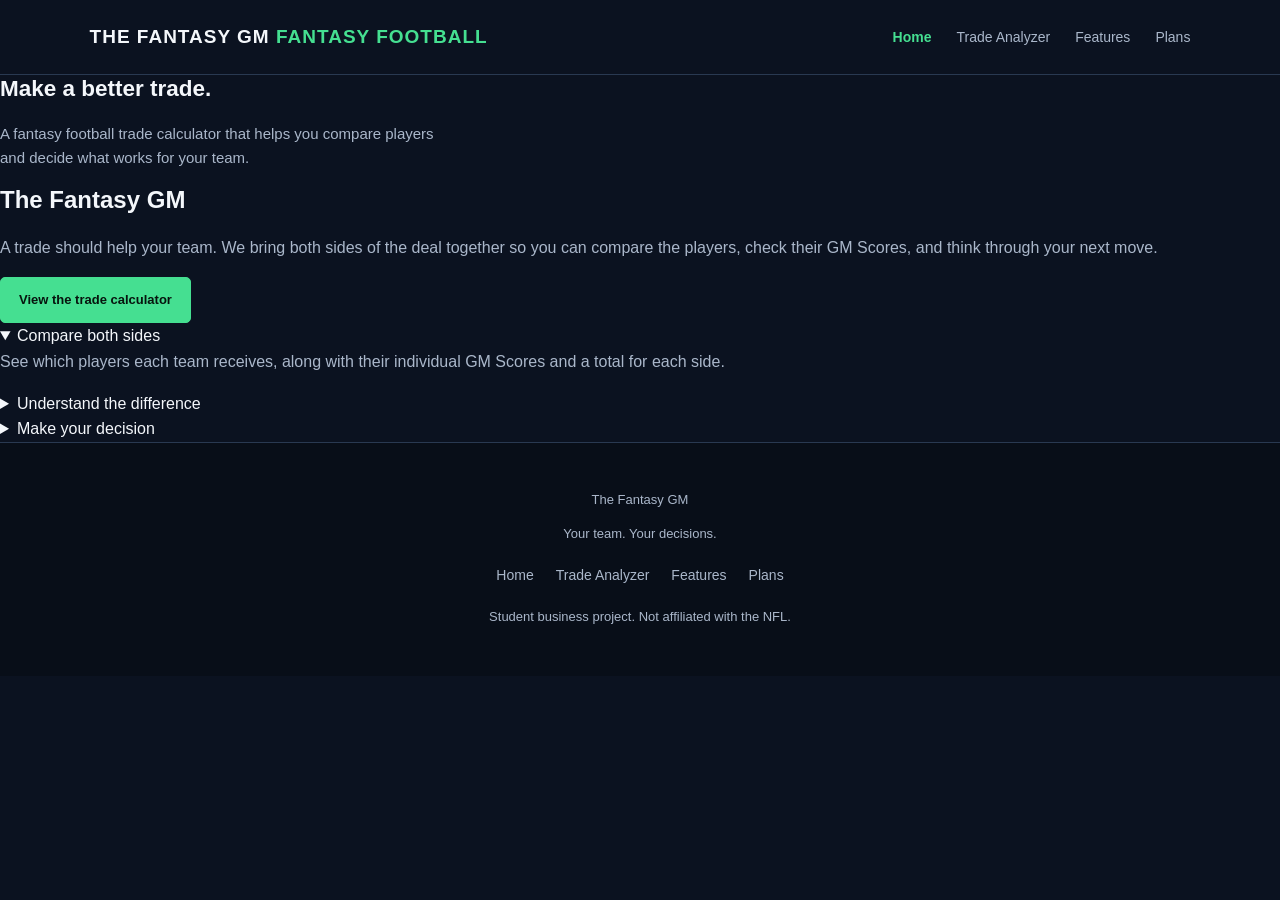
==== commit e5ef8e30: "Refactor index.html for improved layout and content Updated the title and improved the content struc" ====
--- a/index.html
+++ b/index.html
@@ -3,14 +3,15 @@
 <head>
     <meta charset="UTF-8">
     <meta name="viewport" content="width=device-width, initial-scale=1.0">
-    <title>The Fantasy GM | Home</title>
+    <title>Home | The Fantasy GM</title>
     <link rel="stylesheet" href="style.css">
 </head>
 <body>
 
     <header>
-        <a href="index.html" class="logo">
-            THE FANTASY <span>GM</span>
+        <a class="logo" href="index.html">
+            THE FANTASY GM
+            <span>FANTASY FOOTBALL</span>
         </a>
 
         <nav>
@@ -22,114 +23,65 @@
     </header>
 
     <main>
-        <section class="hero">
-            <div class="hero-content">
-                <p class="eyebrow">YOUR FRONT OFFICE STARTS HERE</p>
+        <section class="intro">
+            <h1>Make a better trade.</h1>
 
-                <h1>Every Trade<br>
-                    <span>Changes Everything.</span>
-                </h1>
-
-                <p class="intro">
-                    Compare both sides. Check the GM Scores.
-                    Make your next move with confidence.
-                    The Fantasy GM helps fantasy football managers
-                    make smarter trades.
-                </p>
-
-                <div class="hero-buttons">
-                    <a href="analyzer.html" class="button">
-                        Explore the Trade Analyzer
-                    </a>
-
-                    <a href="features.html" class="button secondary">
-                        See Our Features
-                    </a>
-                </div>
-
-                <p class="hero-note">
-                    YOUR TEAM. YOUR DECISIONS.
-                </p>
-            </div>
-
-            <div class="dashboard">
-                <div class="card-heading">
-                    <div>
-                        <p class="eyebrow">TRADE CENTER</p>
-                        <h2>Trade Overview</h2>
-                    </div>
-
-                    <span class="tag">SAMPLE</span>
-                </div>
-
-                <div class="summary-player">
-                    <div>
-                        <p class="small-label">YOU RECEIVE</p>
-                        <h3>Jahmyr Gibbs</h3>
-                        <p>Running Back · Rank #1</p>
-                    </div>
-
-                    <strong>15.00</strong>
-                </div>
-
-                <div class="summary-player">
-                    <div>
-                        <p class="small-label">YOU RECEIVE</p>
-                        <h3>Nico Collins</h3>
-                        <p>Wide Receiver · Rank #13</p>
-                    </div>
-
-                    <strong>14.40</strong>
-                </div>
-
-                <div class="total">
-                    <span>Combined GM Score</span>
-                    <strong>29.40</strong>
-                </div>
-
-                <div class="score-message">
-                    +0.40 GM Score advantage
-                </div>
-            </div>
+            <p>
+                A fantasy football trade calculator that helps you
+                compare players and decide what works for your team.
+            </p>
         </section>
 
-        <section class="stats">
-            <div>
-                <strong>COMPARE</strong>
-                <p>Both sides of the trade</p>
-            </div>
-
-            <div>
-                <strong>GM SCORE</strong>
-                <p>Our player rating system</p>
-            </div>
-
-            <div>
-                <strong>DECIDE</strong>
-                <p>Find the right fit for your team</p>
-            </div>
-        </section>
-
-        <section class="call-to-action">
-            <p class="eyebrow">MAKE YOUR NEXT MOVE</p>
-            <h2>Think Like a GM.</h2>
+        <section class="content">
+            <h2>The Fantasy GM</h2>
 
             <p>
-                Every roster has potential.
-                Start with a clearer view of your next trade.
+                A trade should help your team. We bring both sides
+                of the deal together so you can compare the players,
+                check their GM Scores, and think through your next move.
             </p>
 
-            <a href="analyzer.html" class="button">
-                View a Trade Comparison
+            <a class="button" href="analyzer.html">
+                View the trade calculator
             </a>
+
+            <div class="rows">
+                <details open>
+                    <summary>Compare both sides</summary>
+
+                    <p>
+                        See which players each team receives,
+                        along with their individual GM Scores
+                        and a total for each side.
+                    </p>
+                </details>
+
+                <details>
+                    <summary>Understand the difference</summary>
+
+                    <p>
+                        A clear score difference shows how close
+                        the trade is. A small gap means your roster
+                        needs may matter more than the numbers.
+                    </p>
+                </details>
+
+                <details>
+                    <summary>Make your decision</summary>
+
+                    <p>
+                        Use the comparison alongside your own
+                        knowledge of your team. Think about the
+                        positions you need and the players you
+                        can afford to trade.
+                    </p>
+                </details>
+            </div>
         </section>
     </main>
 
     <footer>
-        <a href="index.html" class="logo">
-            THE FANTASY <span>GM</span>
-        </a>
-
+        <p class="footer-name">The Fantasy GM</p>
         <p>Your team. Your decisions.</p>
 
         <div class="footer-links">
@@ -139,9 +91,8 @@
             <a href="plans.html">Plans</a>
         </div>
 
-        <p class="small-note">
+        <p class="note">
             Student business project. Not affiliated with the NFL.
-            Player rankings and GM Scores are illustrative.
         </p>
     </footer>
 
--- a/style.css
+++ b/style.css
@@ -1,10 +1,11 @@
+/* BASIC STYLES */
+
 * {
     box-sizing: border-box;
 }
 
 html {
     scroll-behavior: smooth;
-    scroll-padding-top: 90px;
 }
 
 body {
@@ -19,34 +20,41 @@
     text-decoration: none;
 }
 
-section {
-    scroll-margin-top: 80px;
-}
-
-:root {
-    --background: #0b1220;
-    --card: #121d2f;
-    --card-light: #17243a;
-    --border: #293951;
-    --green: #45df91;
-    --text: #f4f7fb;
-    --muted: #aab7ca;
-}
-
-/* HEADER */
+h1,
+h2,
+h3,
+p {
+    margin-top: 0;
+}
+
+p {
+    color: #aab7ca;
+}
+
+h1,
+h2,
+h3 {
+    line-height: 1.25;
+}
+
+a:focus-visible {
+    outline: 2px solid #45df91;
+    outline-offset: 5px;
+}
+
+/* HEADER AND NAVIGATION */
 
 header {
     display: flex;
-    align-items: center;
     justify-content: space-between;
+    align-items: center;
     gap: 25px;
-    padding: 20px 7%;
-    background-color: #0b1220;
-    border-bottom: 1px solid var(--border);
+    padding: 22px 7%;
+    border-bottom: 1px solid #293951;
 }
 
 .logo {
-    color: var(--text);
+    color: #f4f7fb;
     font-size: 19px;
     font-weight: bold;
     letter-spacing: 1px;
@@ -54,81 +62,113 @@
 }
 
 .logo span {
-    color: var(--green);
+    color: #45df91;
 }
 
 nav {
     display: flex;
-    align-items: center;
+    flex-wrap: wrap;
     gap: 25px;
 }
 
 nav a,
 .footer-links a {
-    color: var(--muted);
-    font-size: 13px;
-    transition: color 0.2s;
+    color: #aab7ca;
+    font-size: 14px;
 }
 
 nav a:hover,
+nav a.active,
 .footer-links a:hover {
-    color: var(--green);
-}
-
-.nav-button {
-    padding: 10px 16px;
-    color: var(--green);
-    border: 1px solid var(--green);
-    border-radius: 5px;
-    font-size: 12px;
+    color: #45df91;
+}
+
+nav a.active {
     font-weight: bold;
-    white-space: nowrap;
-    transition: background-color 0.2s, color 0.2s;
-}
-
-.nav-button:hover {
-    color: var(--background);
-    background-color: var(--green);
-}
-
-/* HERO SECTION */
-
-.hero {
-    display: flex;
-    align-items: center;
-    justify-content: space-between;
-    gap: 60px;
-    padding: 90px 10%;
-    background: linear-gradient(120deg, #101d31, #0b1220 75%);
-}
-
-.hero-content {
-    flex: 1;
-    max-width: 570px;
-}
+}
+
+/* SHARED TEXT AND BUTTONS */
 
 .eyebrow {
-    margin: 0 0 12px;
-    color: var(--green);
+    margin-bottom: 12px;
+    color: #45df91;
     font-size: 11px;
     font-weight: bold;
     letter-spacing: 2px;
 }
 
+.button {
+    display: inline-block;
+    padding: 12px 18px;
+    border: 1px solid #45df91;
+    border-radius: 5px;
+    background-color: #45df91;
+    color: #07140e;
+    font-size: 13px;
+    font-weight: bold;
+    text-align: center;
+}
+
+.button:hover {
+    background-color: #2bc779;
+    border-color: #2bc779;
+}
+
+.button.secondary {
+    background-color: transparent;
+    border-color: #45536a;
+    color: #f4f7fb;
+}
+
+.button.secondary:hover {
+    background-color: #17243a;
+    border-color: #45df91;
+}
+
+.text-link {
+    color: #45df91;
+    font-size: 13px;
+    font-weight: bold;
+}
+
+.text-link:hover {
+    text-decoration: underline;
+}
+
+.small-note {
+    margin-top: 20px;
+    color: #aab7ca;
+    font-size: 12px;
+}
+
+/* HOME PAGE */
+
+.hero {
+    display: flex;
+    align-items: center;
+    gap: 40px;
+    max-width: 1000px;
+    margin: 0 auto;
+    padding: 65px 30px;
+}
+
+.hero-content {
+    flex: 1;
+    min-width: 0;
+}
+
 .hero h1 {
-    margin: 12px 0 20px;
-    font-size: 53px;
-    line-height: 1.13;
-    letter-spacing: -1.5px;
+    margin-bottom: 22px;
+    font-size: 44px;
+    letter-spacing: -1px;
 }
 
 .hero h1 span {
-    color: var(--green);
-}
-
-.hero-text {
-    max-width: 510px;
-    color: var(--muted);
+    color: #45df91;
+}
+
+.intro {
+    max-width: 460px;
     font-size: 15px;
 }
 
@@ -136,384 +176,269 @@
     display: flex;
     flex-wrap: wrap;
     gap: 12px;
-    margin-top: 28px;
-}
-
-.main-button,
-.secondary-button {
-    display: inline-block;
-    padding: 12px 18px;
-    border-radius: 5px;
-    font-size: 13px;
-    font-weight: bold;
-    transition: background-color 0.2s, color 0.2s;
-}
-
-.main-button {
-    background-color: var(--green);
-    color: #07140e;
-}
-
-.main-button:hover {
-    background-color: #2bc779;
-}
-
-.secondary-button {
-    color: var(--text);
-    border: 1px solid #45536a;
-}
-
-.secondary-button:hover {
-    background-color: var(--card-light);
+    margin-top: 25px;
 }
 
 .hero-note {
     margin-top: 25px;
-    color: #7f8da3;
     font-size: 10px;
     letter-spacing: 1.5px;
 }
 
-/* HERO DASHBOARD */
-
-.hero-visual {
-    position: relative;
-    flex: 0 1 400px;
-    padding: 15px 10px 25px 0;
-}
-
-.dashboard-card {
+/* HOME PAGE TRADE CARD */
+
+.dashboard {
+    flex: 0 1 350px;
+    min-width: 0;
     padding: 25px;
-    background-color: var(--card);
-    border: 1px solid #30415a;
-    border-radius: 12px;
-    box-shadow: 0 20px 55px rgba(0, 0, 0, 0.25);
-}
-
-.dashboard-top {
-    display: flex;
+    background-color: #121d2f;
+    border: 1px solid #293951;
+    border-radius: 10px;
+}
+
+.card-heading {
+    display: flex;
+    align-items: center;
     justify-content: space-between;
-    align-items: center;
-    gap: 10px;
+    gap: 15px;
     padding-bottom: 18px;
-    border-bottom: 1px solid var(--border);
-}
-
-.card-label {
-    margin: 0;
-    color: #8c9ab0;
+    border-bottom: 1px solid #293951;
+}
+
+.card-heading h2 {
+    margin-bottom: 0;
+    font-size: 22px;
+}
+
+.card-heading .eyebrow {
+    margin-bottom: 6px;
+}
+
+.tag {
+    padding: 5px 8px;
+    border-radius: 4px;
+    background-color: #18392e;
+    color: #45df91;
     font-size: 10px;
     font-weight: bold;
-    letter-spacing: 1.5px;
-}
-
-.dashboard-top h3 {
-    margin: 4px 0 0;
+    white-space: nowrap;
+}
+
+.summary-player {
+    display: flex;
+    align-items: center;
+    justify-content: space-between;
+    gap: 15px;
+    padding: 20px 0;
+    border-bottom: 1px solid #293951;
+}
+
+.summary-player h3 {
+    margin-bottom: 5px;
+    font-size: 16px;
+}
+
+.summary-player p {
+    margin-bottom: 0;
+    font-size: 12px;
+}
+
+.summary-player .small-label {
+    margin-bottom: 6px;
+    font-size: 10px;
+    letter-spacing: 1px;
+}
+
+.summary-player strong {
+    color: #45df91;
+    font-size: 21px;
+}
+
+.total {
+    display: flex;
+    align-items: center;
+    justify-content: space-between;
+    gap: 15px;
+    padding-top: 20px;
+}
+
+.total span {
+    color: #aab7ca;
+    font-size: 13px;
+}
+
+.total strong {
+    color: #45df91;
+    font-size: 25px;
+}
+
+.score-message {
+    margin-top: 20px;
+    padding: 12px;
+    border-radius: 5px;
+    background-color: #18392e;
+    color: #bcebd4;
+    font-size: 13px;
+}
+
+/* HOME PAGE STATS AND CALL TO ACTION */
+
+.stats {
+    display: flex;
+    justify-content: center;
+    gap: 70px;
+    padding: 28px 25px;
+    background-color: #101a2a;
+    border-top: 1px solid #293951;
+    border-bottom: 1px solid #293951;
+    text-align: center;
+}
+
+.stats strong {
+    color: #45df91;
     font-size: 19px;
 }
 
-.sample-tag {
-    padding: 5px 8px;
-    color: var(--green);
-    background-color: #18392e;
-    border-radius: 4px;
-    font-size: 9px;
-    font-weight: bold;
-    letter-spacing: 1px;
-}
-
-.mini-team {
-    display: flex;
-    justify-content: space-between;
-    align-items: center;
-    gap: 10px;
-    padding: 18px 0;
-    border-bottom: 1px solid var(--border);
-}
-
-.mini-label {
-    color: #8291a8;
-    font-size: 9px;
-    letter-spacing: 1px;
-}
-
-.mini-team h4 {
-    margin: 3px 0;
-    font-size: 14px;
-}
-
-.mini-team p {
-    margin: 0;
-    color: var(--muted);
-    font-size: 11px;
-}
-
-.mini-team > strong {
-    color: var(--green);
-    font-size: 20px;
-}
-
-.mini-total {
-    display: flex;
-    justify-content: space-between;
-    align-items: center;
-    padding-top: 20px;
-}
-
-.mini-total span {
-    color: var(--muted);
+.stats p {
+    margin: 5px 0 0;
     font-size: 12px;
 }
 
-.mini-total strong {
-    font-size: 24px;
-}
-
-.mini-status {
-    margin-top: 17px;
-    padding: 10px;
-    color: #bcebd4;
-    background-color: #18392e;
-    border-radius: 5px;
-    font-size: 11px;
-}
-
-.status-dot {
-    display: inline-block;
-    width: 7px;
-    height: 7px;
-    margin-right: 7px;
-    background-color: var(--green);
-    border-radius: 50%;
-}
-
-.floating-card {
-    position: absolute;
-    right: -15px;
-    bottom: 0;
-    min-width: 150px;
-    padding: 14px 18px;
-    background-color: #1a293d;
-    border: 1px solid #3a4c64;
-    border-radius: 8px;
-    box-shadow: 0 10px 30px rgba(0, 0, 0, 0.3);
-}
-
-.floating-label {
-    color: var(--muted);
-    font-size: 9px;
-    letter-spacing: 1px;
-}
-
-.floating-card h3 {
-    margin: 3px 0;
-    color: var(--green);
-    font-size: 25px;
-}
-
-.floating-card p {
-    margin: 0;
-    color: var(--muted);
-    font-size: 11px;
-}
-
-/* QUICK STATS */
-
-.trust-strip {
-    display: flex;
-    justify-content: center;
-    gap: 100px;
-    padding: 28px 20px;
-    background-color: #101a2a;
-    border-top: 1px solid var(--border);
-    border-bottom: 1px solid var(--border);
-}
-
-.trust-strip div {
-    display: flex;
-    flex-direction: column;
-}
-
-.trust-strip strong {
-    color: var(--green);
-    font-size: 23px;
-}
-
-.trust-strip span {
-    color: var(--muted);
-    font-size: 11px;
-}
-
-/* GENERAL SECTION STYLES */
-
-.section {
-    max-width: 1150px;
+.call-to-action {
+    padding: 55px 25px;
+    background-color: #132522;
+    text-align: center;
+}
+
+.call-to-action h2 {
+    margin-bottom: 15px;
+    font-size: 34px;
+}
+
+.call-to-action p {
+    max-width: 550px;
+    margin-right: auto;
+    margin-left: auto;
+}
+
+.call-to-action .button {
+    margin-top: 10px;
+}
+
+/* INSIDE PAGES */
+
+.page {
+    max-width: 1050px;
     margin: 0 auto;
-    padding: 85px 35px;
-}
-
-.section-heading {
-    max-width: 680px;
-    margin-bottom: 35px;
-}
-
-.section-heading h2,
-.formula-layout h2 {
-    margin: 7px 0 12px;
-    font-size: 34px;
-    line-height: 1.25;
-    letter-spacing: -0.5px;
-}
-
-.section-heading > p:last-child,
-.formula-layout > div:first-child > p:not(.eyebrow) {
-    color: var(--muted);
-    font-size: 14px;
-}
-
-/* FEATURE CARDS */
-
-.feature-grid {
+    padding: 55px 30px;
+}
+
+.page-heading {
+    max-width: 650px;
+    margin-bottom: 30px;
+}
+
+.page-heading h1 {
+    margin-bottom: 15px;
+    font-size: 36px;
+}
+
+.page-heading h2 {
+    margin-bottom: 15px;
+    font-size: 29px;
+}
+
+.page-heading > p:last-child {
+    font-size: 15px;
+}
+
+/* FEATURE AND PLAN CARDS */
+
+.card-grid {
     display: grid;
     grid-template-columns: repeat(3, 1fr);
-    gap: 18px;
-}
-
-.feature-card {
-    padding: 27px;
-    background-color: var(--card);
-    border: 1px solid var(--border);
-    border-radius: 9px;
-    transition: transform 0.2s, border-color 0.2s;
-}
-
-.feature-card:hover {
-    transform: translateY(-4px);
-    border-color: #42634f;
-}
-
-.feature-card.featured {
-    background: linear-gradient(145deg, #152d2a, var(--card) 80%);
-    border-color: #28644c;
-}
-
-.feature-number {
-    margin-bottom: 18px;
-    color: var(--green);
-    font-size: 12px;
-    font-weight: bold;
-    letter-spacing: 1px;
-}
-
-.feature-card h3 {
-    margin: 0 0 10px;
-    font-size: 19px;
-}
-
-.feature-card p {
-    min-height: 90px;
-    color: var(--muted);
-    font-size: 13px;
-}
-
-.feature-card a {
-    color: var(--green);
-    font-size: 12px;
-    font-weight: bold;
-}
-
-/* TRADE ANALYZER SECTION */
-
-.analyzer-section {
+    gap: 20px;
+}
+
+.card {
+    min-width: 0;
+    padding: 25px;
+    background-color: #121d2f;
+    border: 1px solid #293951;
+    border-radius: 8px;
+}
+
+.card.featured {
+    background-color: #142b26;
+    border-color: #39845f;
+}
+
+.card h2,
+.card h3 {
+    margin-bottom: 15px;
+    font-size: 21px;
+}
+
+.card > p:not(.eyebrow) {
+    font-size: 14px;
+}
+
+.how-section {
+    margin-top: 55px;
+    scroll-margin-top: 20px;
+}
+
+.page-button {
+    margin-top: 30px;
+}
+
+/* TRADE ANALYZER */
+
+.analyzer {
+    padding: 25px;
+    border: 1px solid #293951;
+    border-radius: 10px;
     background-color: #0e1828;
-    border-top: 1px solid #202e42;
-    border-bottom: 1px solid #202e42;
-}
-
-.analyzer-window {
-    padding: 28px;
-    background-color: #0b1321;
-    border: 1px solid #293951;
-    border-radius: 12px;
-    box-shadow: 0 18px 45px rgba(0, 0, 0, 0.15);
-}
-
-.analyzer-header {
-    display: flex;
-    justify-content: space-between;
-    align-items: center;
-    gap: 15px;
-    padding-bottom: 22px;
-    border-bottom: 1px solid var(--border);
-}
-
-.analyzer-header h3 {
-    margin: 5px 0 0;
-    font-size: 22px;
 }
 
 .trade-grid {
     display: grid;
-    grid-template-columns: 1fr 40px 1fr;
-    align-items: stretch;
-    gap: 15px;
-    padding-top: 25px;
+    grid-template-columns: 1fr 1fr;
+    gap: 20px;
+    margin-top: 25px;
 }
 
 .trade-side {
     min-width: 0;
     padding: 20px;
-    background-color: var(--card);
-    border: 1px solid var(--border);
+    background-color: #121d2f;
+    border: 1px solid #293951;
     border-radius: 8px;
 }
 
-.side-heading {
-    display: flex;
-    justify-content: space-between;
-    align-items: center;
-    gap: 8px;
-    margin-bottom: 8px;
-}
-
-.side-label {
-    color: var(--green);
-    font-size: 10px;
-    font-weight: bold;
-    letter-spacing: 1.3px;
-}
-
-.side-heading h3 {
-    margin: 3px 0;
-    font-size: 18px;
-}
-
-.side-count {
-    color: var(--muted);
-    font-size: 10px;
-    white-space: nowrap;
+.trade-side > h2 {
+    font-size: 20px;
 }
 
 .player-row {
     display: flex;
     align-items: center;
     gap: 10px;
-    padding: 17px 0;
-    border-bottom: 1px solid var(--border);
-}
-
-.player-avatar {
+    padding: 18px 0;
+    border-bottom: 1px solid #293951;
+}
+
+.position {
     display: flex;
     flex-shrink: 0;
-    align-items: center;
     justify-content: center;
-    width: 39px;
-    height: 39px;
-    color: var(--green);
+    align-items: center;
+    width: 36px;
+    height: 36px;
     background-color: #1a342f;
-    border: 1px solid #2b5446;
-    border-radius: 7px;
-    font-size: 10px;
+    color: #45df91;
+    border-radius: 6px;
+    font-size: 11px;
     font-weight: bold;
 }
 
@@ -522,401 +447,158 @@
     min-width: 0;
 }
 
-.player-info h4 {
-    margin: 0;
-    font-size: 13px;
+.player-info h3 {
+    margin-bottom: 5px;
+    font-size: 14px;
 }
 
 .player-info p {
-    margin: 3px 0 0;
-    color: var(--muted);
-    font-size: 10px;
+    margin-bottom: 0;
+    font-size: 11px;
 }
 
 .player-score {
+    flex-shrink: 0;
     text-align: right;
 }
 
-.player-score span,
-.result-score span {
+.player-score span {
     display: block;
-    color: #8291a8;
+    color: #aab7ca;
     font-size: 9px;
-    letter-spacing: 1px;
 }
 
 .player-score strong {
-    color: var(--green);
-    font-size: 17px;
-}
-
-.side-total {
+    color: #45df91;
+    font-size: 19px;
+}
+
+.trade-result {
     display: flex;
     justify-content: space-between;
     align-items: center;
-    gap: 10px;
-    padding-top: 20px;
-}
-
-.side-total span {
-    color: var(--muted);
-    font-size: 11px;
-}
-
-.side-total strong {
-    color: var(--green);
-    font-size: 23px;
-}
-
-.trade-middle {
-    display: flex;
-    align-items: center;
-    justify-content: center;
-    color: #8593a8;
-    font-size: 12px;
-    font-weight: bold;
-}
-
-.trade-result {
-    display: flex;
-    align-items: center;
-    gap: 18px;
-    margin-top: 22px;
+    gap: 20px;
+    margin-top: 25px;
     padding: 22px;
     background-color: #132b27;
     border: 1px solid #28644c;
     border-radius: 8px;
 }
 
-.result-icon {
-    display: flex;
-    flex-shrink: 0;
-    align-items: center;
-    justify-content: center;
-    width: 43px;
-    height: 43px;
-    color: #07140e;
-    background-color: var(--green);
-    border-radius: 8px;
-    font-size: 19px;
-    font-weight: bold;
-}
-
-.result-copy {
-    flex: 1;
-}
-
-.result-copy h3 {
-    margin: 5px 0;
-    font-size: 17px;
-}
-
-.result-copy p {
-    margin: 0;
-    color: #b5c9c2;
-    font-size: 12px;
-}
-
-.result-score {
-    text-align: right;
+.trade-result h2 {
+    margin-bottom: 10px;
+    font-size: 21px;
+}
+
+.trade-result p:last-child {
+    margin-bottom: 0;
+    font-size: 14px;
+}
+
+.difference {
+    color: #45df91;
+    font-size: 30px;
     white-space: nowrap;
 }
 
-.result-score strong {
-    display: block;
-    margin-top: 5px;
-    color: var(--green);
-    font-size: 23px;
-}
-
-.demo-note {
-    margin: 18px 0 0;
-    color: #8291a8;
-    font-size: 11px;
-}
-
-/* HOW IT WORKS */
-
-.formula-layout {
-    display: grid;
-    grid-template-columns: 0.9fr 1.1fr;
-    align-items: center;
-    gap: 55px;
-}
-
-.formula-box {
-    padding: 28px;
-    background-color: var(--card);
-    border: 1px solid var(--border);
-    border-radius: 10px;
-}
-
-.formula {
-    margin: 18px 0 25px;
-    color: var(--green);
-    font-size: 24px;
-    font-weight: bold;
-    line-height: 1.5;
-}
-
-.formula span {
-    font-size: 19px;
-}
-
-.formula-example {
-    display: grid;
-    grid-template-columns: 1fr 1fr;
-    gap: 12px;
-}
-
-.formula-example div {
-    padding: 13px;
-    background-color: #0b1321;
-    border: 1px solid var(--border);
-    border-radius: 6px;
-}
-
-.formula-example span,
-.formula-example strong {
-    display: block;
-}
-
-.formula-example span {
-    color: var(--muted);
-    font-size: 11px;
-}
-
-.formula-example strong {
-    color: var(--green);
-    font-size: 20px;
-}
-
 /* PRICING */
 
-.pricing-section {
-    background-color: #0e1828;
-    border-top: 1px solid #202e42;
-}
-
-.pricing-grid {
-    display: grid;
-    grid-template-columns: repeat(3, 1fr);
-    gap: 18px;
-    align-items: stretch;
-}
-
 .pricing-card {
-    position: relative;
     display: flex;
     flex-direction: column;
-    padding: 28px;
-    background-color: var(--card);
-    border: 1px solid var(--border);
-    border-radius: 9px;
-}
-
-.pricing-card.popular {
-    background: linear-gradient(160deg, #173128, var(--card) 65%);
-    border-color: #39845f;
-}
-
-.popular-label {
-    align-self: flex-start;
-    margin-bottom: 12px;
-    padding: 4px 8px;
-    color: var(--green);
-    background-color: #1b4032;
-    border-radius: 4px;
-    font-size: 9px;
-    font-weight: bold;
-    letter-spacing: 1px;
-}
-
-.plan-name {
-    color: var(--green);
-    font-size: 11px;
-    font-weight: bold;
-    letter-spacing: 1.5px;
-}
-
-.pricing-card h3 {
-    margin: 5px 0;
-    font-size: 31px;
-}
-
-.pricing-card h3 span {
-    color: var(--muted);
-    font-size: 12px;
+}
+
+.pricing-card .price {
+    margin-bottom: 15px;
+    font-size: 32px;
+}
+
+.price span {
+    color: #aab7ca;
+    font-size: 13px;
     font-weight: normal;
-}
-
-.plan-description {
-    color: var(--muted);
-    font-size: 12px;
 }
 
 .pricing-card ul {
     flex: 1;
-    margin: 20px 0;
-    padding-left: 18px;
+    margin: 15px 0 25px;
+    padding-left: 20px;
 }
 
 .pricing-card li {
     margin-bottom: 12px;
     color: #c5cfdd;
-    font-size: 12px;
+    font-size: 14px;
 }
 
 .pricing-card li::marker {
-    color: var(--green);
-}
-
-.plan-button {
-    display: block;
-    padding: 11px;
-    color: var(--text);
-    border: 1px solid #45536a;
-    border-radius: 5px;
-    text-align: center;
-    font-size: 12px;
-    font-weight: bold;
-    transition: background-color 0.2s, border-color 0.2s;
-}
-
-.plan-button:hover {
-    border-color: var(--green);
-    background-color: #172d29;
-}
-
-.plan-button.green-button {
-    color: #07140e;
-    background-color: var(--green);
-    border-color: var(--green);
-}
-
-.plan-button.green-button:hover {
-    background-color: #2bc779;
-}
-
-/* BOTTOM CALL TO ACTION */
-
-.bottom-cta {
-    padding: 75px 20px;
-    background: linear-gradient(120deg, #132b27, #101a2a);
-    border-top: 1px solid #28644c;
-    text-align: center;
-}
-
-.bottom-cta h2 {
-    margin: 8px 0;
-    font-size: 37px;
-}
-
-.bottom-cta > p:not(.eyebrow) {
-    max-width: 570px;
-    margin: 12px auto 25px;
-    color: var(--muted);
-    font-size: 14px;
+    color: #45df91;
 }
 
 /* FOOTER */
 
 footer {
     padding: 35px 20px;
+    border-top: 1px solid #293951;
     background-color: #080e18;
-    border-top: 1px solid var(--border);
     text-align: center;
 }
 
 footer > p {
-    color: var(--muted);
-    font-size: 12px;
+    margin-top: 12px;
+    font-size: 13px;
 }
 
 .footer-links {
     display: flex;
+    flex-wrap: wrap;
     justify-content: center;
-    flex-wrap: wrap;
-    gap: 25px;
+    gap: 22px;
     margin: 20px 0;
 }
 
-footer .footer-small {
-    margin-top: 25px;
-    color: #718096;
-    font-size: 10px;
-}
-
-/* TABLETS AND SMALLER SCREENS */
-
-@media (max-width: 1000px) {
+/* TABLETS */
+
+@media (max-width: 900px) {
     header {
-        flex-wrap: wrap;
+        flex-direction: column;
+        gap: 15px;
+    }
+
+    nav {
         justify-content: center;
     }
 
-    nav {
-        order: 3;
-        width: 100%;
-        justify-content: center;
-        flex-wrap: wrap;
-    }
-
     .hero {
-        gap: 30px;
-        padding: 70px 6%;
+        gap: 25px;
     }
 
     .hero h1 {
-        font-size: 43px;
-    }
-
-    .floating-card {
-        right: -5px;
-    }
-
-    .trust-strip {
-        gap: 55px;
-    }
-
-    .section {
-        padding: 65px 25px;
+        font-size: 36px;
     }
 
     .trade-grid {
         grid-template-columns: 1fr;
     }
 
-    .trade-middle {
-        padding: 0;
-    }
-
-    .formula-layout {
+    .card-grid {
+        grid-template-columns: 1fr;
+    }
+
+    .stats {
         gap: 30px;
     }
-
-    .pricing-card {
-        padding: 22px;
-    }
 }
 
 /* PHONES */
 
-@media (max-width: 700px) {
+@media (max-width: 650px) {
     header {
-        padding: 18px 5%;
-    }
-
-    .logo {
-        font-size: 17px;
-    }
-
-    .nav-button {
-        font-size: 11px;
+        padding: 20px 15px;
     }
 
     nav {
-        gap: 14px;
+        gap: 15px;
     }
 
     nav a {
@@ -926,56 +608,43 @@
     .hero {
         flex-direction: column;
         align-items: stretch;
-        padding: 60px 7%;
+        padding: 40px 22px;
     }
 
     .hero h1 {
-        font-size: 40px;
-    }
-
-    .hero-visual {
+        font-size: 36px;
+    }
+
+    .dashboard {
+        flex: auto;
         width: 100%;
-        max-width: 440px;
-        margin: 10px auto 15px;
-        padding-right: 0;
-    }
-
-    .floating-card {
-        right: 0;
-    }
-
-    .trust-strip {
-        display: grid;
-        grid-template-columns: 1fr 1fr;
-        gap: 25px;
-        padding: 25px 8%;
-    }
-
-    .section {
-        padding: 60px 20px;
-    }
-
-    .section-heading h2,
-    .formula-layout h2 {
-        font-size: 29px;
-    }
-
-    .feature-grid,
-    .pricing-grid,
-    .formula-layout {
-        grid-template-columns: 1fr;
-    }
-
-    .feature-card p {
-        min-height: auto;
-    }
-
-    .analyzer-window {
-        padding: 16px;
-    }
-
-    .analyzer-header h3 {
-        font-size: 18px;
+        max-width: 400px;
+        margin: 0 auto;
+    }
+
+    .hero-buttons {
+        flex-direction: column;
+    }
+
+    .stats {
+        flex-direction: column;
+        gap: 20px;
+    }
+
+    .page {
+        padding: 40px 18px;
+    }
+
+    .page-heading h1 {
+        font-size: 30px;
+    }
+
+    .analyzer {
+        padding: 15px;
+    }
+
+    .card-heading {
+        flex-wrap: wrap;
     }
 
     .trade-side {
@@ -986,98 +655,26 @@
         gap: 8px;
     }
 
-    .player-info h4 {
-        font-size: 12px;
+    .position {
+        width: 30px;
+        height: 30px;
+        font-size: 10px;
+    }
+
+    .player-info h3 {
+        font-size: 13px;
     }
 
     .player-info p {
-        font-size: 9px;
+        font-size: 10px;
     }
 
     .player-score strong {
-        font-size: 15px;
-    }
-
-    .side-total strong {
-        font-size: 21px;
+        font-size: 17px;
     }
 
     .trade-result {
-        flex-wrap: wrap;
-        gap: 12px;
-        padding: 17px;
-    }
-
-    .result-copy {
-        min-width: 0;
-    }
-
-    .result-copy h3 {
-        font-size: 15px;
-    }
-
-    .result-score {
-        width: 100%;
-        padding-left: 55px;
-        text-align: left;
-    }
-
-    .formula-box {
-        padding: 20px;
-    }
-
-    .formula {
-        font-size: 22px;
-        overflow-wrap: anywhere;
-    }
-
-    .formula span {
-        font-size: 17px;
-    }
-
-    .bottom-cta h2 {
-        font-size: 30px;
-    }
-}
-
-/* VERY SMALL PHONES */
-
-@media (max-width: 380px) {
-    .hero h1 {
-        font-size: 34px;
-    }
-
-    .hero-buttons {
         flex-direction: column;
-        align-items: stretch;
-    }
-
-    .hero-buttons a {
-        text-align: center;
-    }
-
-    .dashboard-card {
-        padding: 18px;
-    }
-
-    .floating-card {
-        position: relative;
-        right: auto;
-        margin: 12px 0 0 auto;
-        width: fit-content;
-    }
-
-    .side-heading {
         align-items: flex-start;
-        flex-direction: column;
-    }
-
-    .player-avatar {
-        width: 32px;
-        height: 32px;
-    }
-}
-
-
-
-
+    }
+}
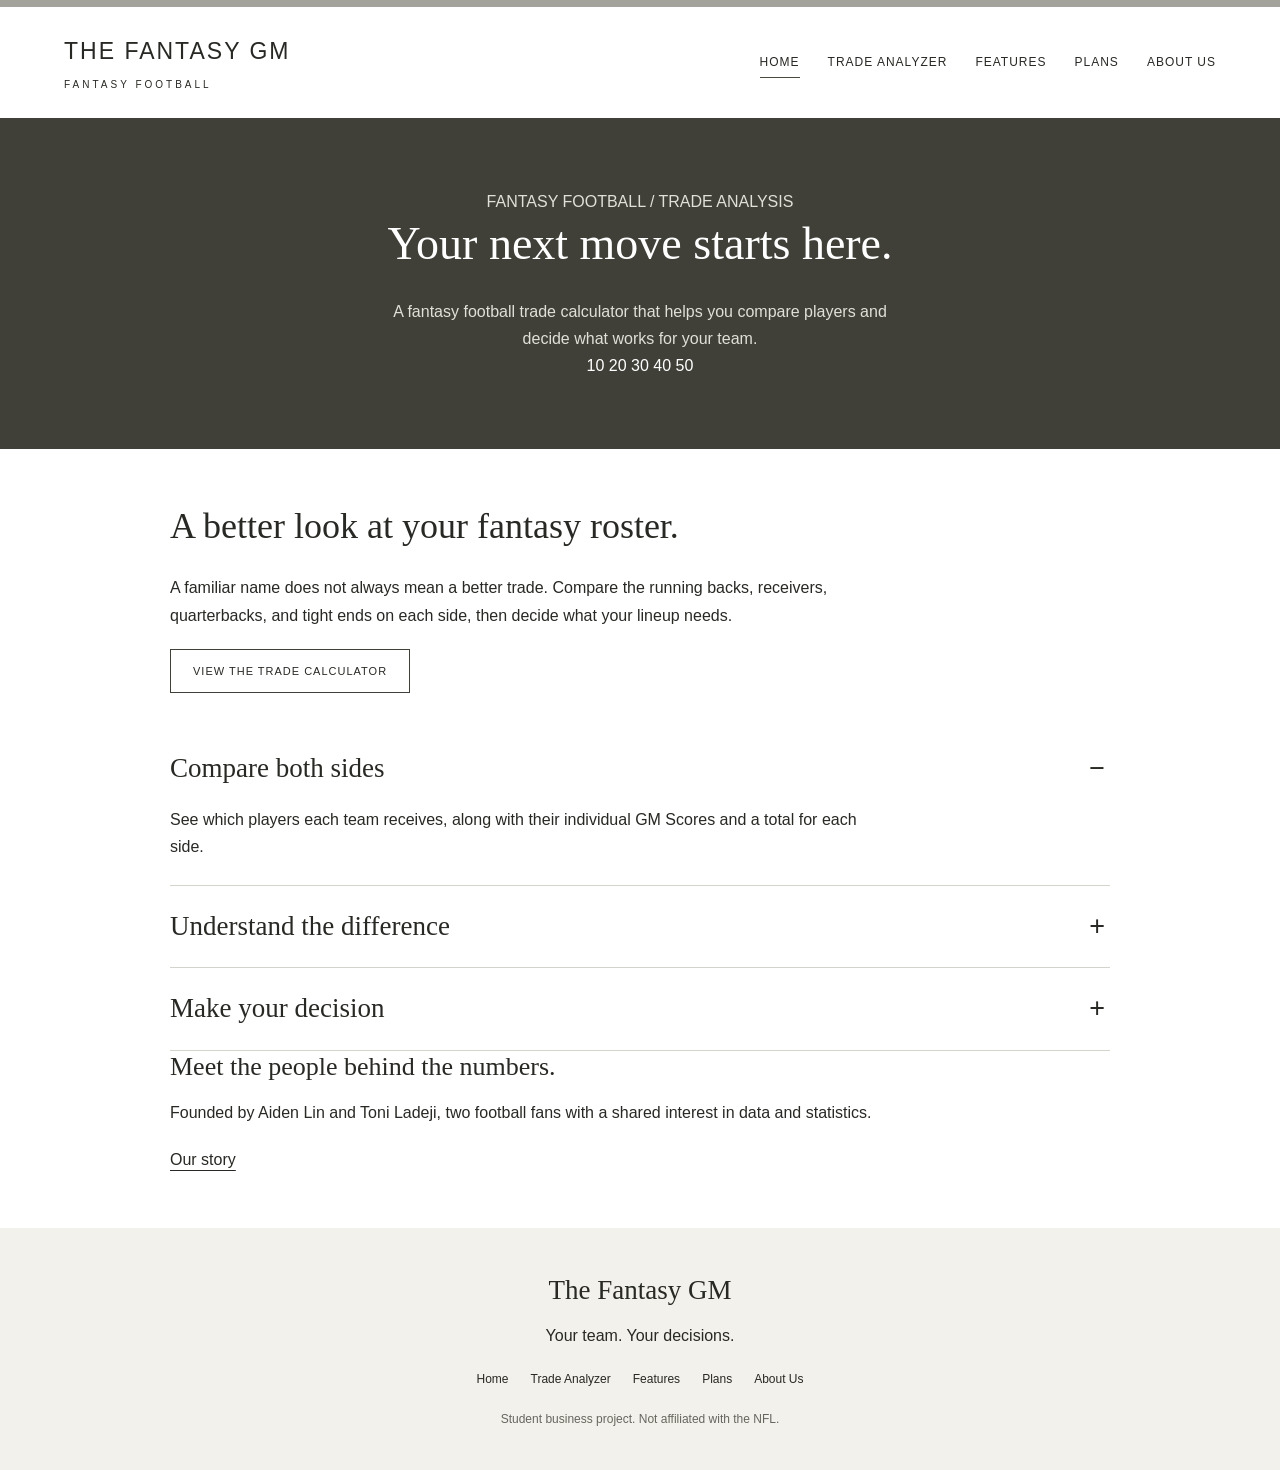
==== commit 9dd68b36: "Revise homepage content and layout Updated the content and structure of the homepage to enhance user" ====
--- a/index.html
+++ b/index.html
@@ -19,26 +19,40 @@
             <a href="analyzer.html">Trade Analyzer</a>
             <a href="features.html">Features</a>
             <a href="plans.html">Plans</a>
+            <a href="about.html">About Us</a>
         </nav>
     </header>
 
     <main>
         <section class="intro">
-            <h1>Make a better trade.</h1>
+            <p class="sport-label">
+                FANTASY FOOTBALL / TRADE ANALYSIS
+            </p>
+
+            <h1>Your next move starts here.</h1>
 
             <p>
                 A fantasy football trade calculator that helps you
                 compare players and decide what works for your team.
             </p>
+
+            <div class="field-lines" aria-hidden="true">
+                <span>10</span>
+                <span>20</span>
+                <span>30</span>
+                <span>40</span>
+                <span>50</span>
+            </div>
         </section>
 
         <section class="content">
-            <h2>The Fantasy GM</h2>
+            <h2>A better look at your fantasy roster.</h2>
 
             <p>
-                A trade should help your team. We bring both sides
-                of the deal together so you can compare the players,
-                check their GM Scores, and think through your next move.
+                A familiar name does not always mean a better trade.
+                Compare the running backs, receivers, quarterbacks,
+                and tight ends on each side, then decide what your
+                lineup needs.
             </p>
 
             <a class="button" href="analyzer.html">
@@ -77,6 +91,20 @@
                     </p>
                 </details>
             </div>
+
+            <div class="founder-link">
+                <h3>Meet the people behind the numbers.</h3>
+
+                <p>
+                    Founded by Aiden Lin and Toni Ladeji,
+                    two football fans with a shared interest
+                    in data and statistics.
+                </p>
+
+                <a class="text-link" href="about.html">
+                    Our story
+                </a>
+            </div>
         </section>
     </main>
 
@@ -89,6 +117,7 @@
             <a href="analyzer.html">Trade Analyzer</a>
             <a href="features.html">Features</a>
             <a href="plans.html">Plans</a>
+            <a href="about.html">About Us</a>
         </div>
 
         <p class="note">
--- a/style.css
+++ b/style.css
@@ -10,671 +10,408 @@
 
 body {
     margin: 0;
-    background-color: #0b1220;
-    color: #f4f7fb;
+    color: #282824;
+    background: #ffffff;
     font-family: Arial, Helvetica, sans-serif;
-    line-height: 1.6;
+    line-height: 1.7;
 }
 
 a {
-    text-decoration: none;
+    color: inherit;
+}
+
+p {
+    margin: 0 0 20px;
 }
 
 h1,
 h2,
 h3,
-p {
-    margin-top: 0;
-}
-
-p {
-    color: #aab7ca;
-}
-
-h1,
-h2,
+summary {
+    font-family: Georgia, "Times New Roman", serif;
+    font-weight: normal;
+    line-height: 1.25;
+}
+
+h1 {
+    font-size: 46px;
+}
+
+h2 {
+    margin: 0 0 25px;
+    font-size: 36px;
+}
+
 h3 {
-    line-height: 1.25;
-}
-
-a:focus-visible {
-    outline: 2px solid #45df91;
+    margin: 0 0 15px;
+    font-size: 26px;
+}
+
+a:focus-visible,
+summary:focus-visible {
+    outline: 2px solid #65654e;
     outline-offset: 5px;
 }
 
-/* HEADER AND NAVIGATION */
+/* HEADER */
 
 header {
     display: flex;
     justify-content: space-between;
     align-items: center;
-    gap: 25px;
-    padding: 22px 7%;
-    border-bottom: 1px solid #293951;
+    gap: 30px;
+    padding: 25px 5%;
+    border-top: 7px solid #a4a39b;
 }
 
 .logo {
-    color: #f4f7fb;
-    font-size: 19px;
-    font-weight: bold;
-    letter-spacing: 1px;
-    white-space: nowrap;
+    text-decoration: none;
+    font-size: 23px;
+    letter-spacing: 2px;
 }
 
 .logo span {
-    color: #45df91;
+    display: block;
+    margin-top: 5px;
+    font-size: 10px;
+    letter-spacing: 3px;
 }
 
 nav {
     display: flex;
     flex-wrap: wrap;
-    gap: 25px;
-}
-
-nav a,
-.footer-links a {
-    color: #aab7ca;
-    font-size: 14px;
+    gap: 28px;
+}
+
+nav a {
+    padding: 5px 0;
+    text-decoration: none;
+    text-transform: uppercase;
+    font-size: 12px;
+    letter-spacing: 1px;
 }
 
 nav a:hover,
-nav a.active,
-.footer-links a:hover {
-    color: #45df91;
-}
-
 nav a.active {
-    font-weight: bold;
-}
-
-/* SHARED TEXT AND BUTTONS */
-
-.eyebrow {
-    margin-bottom: 12px;
-    color: #45df91;
-    font-size: 11px;
-    font-weight: bold;
-    letter-spacing: 2px;
+    border-bottom: 1px solid #49493e;
+}
+
+/* CENTERED INTRODUCTION */
+
+.intro {
+    padding: 70px 25px;
+    background: #404039;
+    color: #ffffff;
+    text-align: center;
+}
+
+.intro h1 {
+    max-width: 650px;
+    margin: 0 auto 25px;
+}
+
+.intro p {
+    max-width: 540px;
+    margin: 0 auto;
+    color: #e0dfd8;
+}
+
+/* CONTENT AND LINKS */
+
+.content {
+    max-width: 1000px;
+    margin: 0 auto;
+    padding: 55px 30px;
+}
+
+.content > p {
+    max-width: 730px;
 }
 
 .button {
     display: inline-block;
-    padding: 12px 18px;
-    border: 1px solid #45df91;
-    border-radius: 5px;
-    background-color: #45df91;
-    color: #07140e;
+    padding: 12px 22px;
+    border: 1px solid #404039;
+    text-decoration: none;
+    text-transform: uppercase;
+    font-size: 11px;
+    letter-spacing: 1px;
+}
+
+.button:hover {
+    background: #404039;
+    color: #ffffff;
+}
+
+.text-link {
+    text-underline-offset: 5px;
+}
+
+.text-link:hover {
+    color: #68684e;
+}
+
+.note {
+    color: #66665e;
+    font-size: 12px;
+}
+
+/* EXPANDABLE ROWS */
+
+.rows {
+    margin-top: 35px;
+}
+
+details {
+    padding: 24px 0;
+    border-bottom: 1px solid #d4d4cc;
+}
+
+summary {
+    position: relative;
+    padding-right: 35px;
+    cursor: pointer;
+    list-style: none;
+    font-size: 27px;
+}
+
+summary::-webkit-details-marker {
+    display: none;
+}
+
+summary::after {
+    content: "+";
+    position: absolute;
+    right: 5px;
+    top: 0;
+    font-family: Arial, sans-serif;
+}
+
+details[open] > summary::after {
+    content: "−";
+}
+
+details p {
+    max-width: 720px;
+    margin: 20px 0 0;
+}
+
+details .text-link {
+    display: inline-block;
+    margin-top: 15px;
+}
+
+#gm-score,
+#how-it-works {
+    scroll-margin-top: 25px;
+}
+
+.how-it-works {
+    margin-top: 55px;
+}
+
+.how-it-works ol {
+    padding-left: 22px;
+    margin-bottom: 25px;
+}
+
+.how-it-works li {
+    margin-bottom: 12px;
+}
+
+/* TRADE COMPARISON */
+
+.section-top {
+    display: flex;
+    justify-content: space-between;
+    align-items: baseline;
+    gap: 15px;
+    flex-wrap: wrap;
+}
+
+.trade-columns {
+    display: grid;
+    grid-template-columns: 1fr 1fr;
+    gap: 45px;
+    margin-top: 15px;
+}
+
+.team {
+    min-width: 0;
+}
+
+table {
+    width: 100%;
+    border-collapse: collapse;
+    font-size: 14px;
+}
+
+caption {
+    text-align: left;
+    color: #66665e;
+    padding-bottom: 12px;
+}
+
+th,
+td {
+    padding: 16px 0;
+    border-bottom: 1px solid #d4d4cc;
+    text-align: left;
+}
+
+th {
+    font-weight: normal;
+}
+
+th:last-child,
+td:last-child {
+    text-align: right;
+    white-space: nowrap;
+}
+
+th:first-child,
+td:first-child {
+    padding-right: 12px;
+}
+
+thead {
+    font-size: 12px;
+    color: #66665e;
+}
+
+tfoot th,
+tfoot td {
+    font-weight: bold;
+}
+
+.player-detail {
+    display: block;
+    font-size: 11px;
+    color: #66665e;
+}
+
+.result {
+    margin: 35px 0 20px;
+    padding: 25px;
+    background: #f2f1eb;
+}
+
+.result p:last-child {
+    margin-bottom: 0;
+}
+
+/* PLAN ROWS */
+
+.plan {
+    display: grid;
+    grid-template-columns: 1fr 1.5fr;
+    gap: 40px;
+    padding: 30px 0;
+    border-bottom: 1px solid #d4d4cc;
+}
+
+.price {
+    font-size: 24px;
+}
+
+.price span {
     font-size: 13px;
-    font-weight: bold;
+    color: #66665e;
+}
+
+.plan ul {
+    padding-left: 20px;
+    margin-bottom: 20px;
+}
+
+.plan li {
+    margin-bottom: 8px;
+}
+
+.plan + .note {
+    margin-top: 25px;
+}
+
+/* FOOTER */
+
+footer {
+    padding: 40px 25px;
+    background: #f2f1eb;
     text-align: center;
 }
 
-.button:hover {
-    background-color: #2bc779;
-    border-color: #2bc779;
-}
-
-.button.secondary {
-    background-color: transparent;
-    border-color: #45536a;
-    color: #f4f7fb;
-}
-
-.button.secondary:hover {
-    background-color: #17243a;
-    border-color: #45df91;
-}
-
-.text-link {
-    color: #45df91;
-    font-size: 13px;
-    font-weight: bold;
-}
-
-.text-link:hover {
-    text-decoration: underline;
-}
-
-.small-note {
-    margin-top: 20px;
-    color: #aab7ca;
-    font-size: 12px;
-}
-
-/* HOME PAGE */
-
-.hero {
-    display: flex;
-    align-items: center;
-    gap: 40px;
-    max-width: 1000px;
-    margin: 0 auto;
-    padding: 65px 30px;
-}
-
-.hero-content {
-    flex: 1;
-    min-width: 0;
-}
-
-.hero h1 {
-    margin-bottom: 22px;
-    font-size: 44px;
-    letter-spacing: -1px;
-}
-
-.hero h1 span {
-    color: #45df91;
-}
-
-.intro {
-    max-width: 460px;
-    font-size: 15px;
-}
-
-.hero-buttons {
-    display: flex;
-    flex-wrap: wrap;
-    gap: 12px;
-    margin-top: 25px;
-}
-
-.hero-note {
-    margin-top: 25px;
-    font-size: 10px;
-    letter-spacing: 1.5px;
-}
-
-/* HOME PAGE TRADE CARD */
-
-.dashboard {
-    flex: 0 1 350px;
-    min-width: 0;
-    padding: 25px;
-    background-color: #121d2f;
-    border: 1px solid #293951;
-    border-radius: 10px;
-}
-
-.card-heading {
-    display: flex;
-    align-items: center;
-    justify-content: space-between;
-    gap: 15px;
-    padding-bottom: 18px;
-    border-bottom: 1px solid #293951;
-}
-
-.card-heading h2 {
-    margin-bottom: 0;
-    font-size: 22px;
-}
-
-.card-heading .eyebrow {
-    margin-bottom: 6px;
-}
-
-.tag {
-    padding: 5px 8px;
-    border-radius: 4px;
-    background-color: #18392e;
-    color: #45df91;
-    font-size: 10px;
-    font-weight: bold;
-    white-space: nowrap;
-}
-
-.summary-player {
-    display: flex;
-    align-items: center;
-    justify-content: space-between;
-    gap: 15px;
-    padding: 20px 0;
-    border-bottom: 1px solid #293951;
-}
-
-.summary-player h3 {
-    margin-bottom: 5px;
-    font-size: 16px;
-}
-
-.summary-player p {
-    margin-bottom: 0;
-    font-size: 12px;
-}
-
-.summary-player .small-label {
-    margin-bottom: 6px;
-    font-size: 10px;
-    letter-spacing: 1px;
-}
-
-.summary-player strong {
-    color: #45df91;
-    font-size: 21px;
-}
-
-.total {
-    display: flex;
-    align-items: center;
-    justify-content: space-between;
-    gap: 15px;
-    padding-top: 20px;
-}
-
-.total span {
-    color: #aab7ca;
-    font-size: 13px;
-}
-
-.total strong {
-    color: #45df91;
-    font-size: 25px;
-}
-
-.score-message {
-    margin-top: 20px;
-    padding: 12px;
-    border-radius: 5px;
-    background-color: #18392e;
-    color: #bcebd4;
-    font-size: 13px;
-}
-
-/* HOME PAGE STATS AND CALL TO ACTION */
-
-.stats {
+.footer-name {
+    font-family: Georgia, serif;
+    font-size: 27px;
+    margin-bottom: 8px;
+}
+
+.footer-links {
     display: flex;
     justify-content: center;
-    gap: 70px;
-    padding: 28px 25px;
-    background-color: #101a2a;
-    border-top: 1px solid #293951;
-    border-bottom: 1px solid #293951;
-    text-align: center;
-}
-
-.stats strong {
-    color: #45df91;
-    font-size: 19px;
-}
-
-.stats p {
-    margin: 5px 0 0;
-    font-size: 12px;
-}
-
-.call-to-action {
-    padding: 55px 25px;
-    background-color: #132522;
-    text-align: center;
-}
-
-.call-to-action h2 {
-    margin-bottom: 15px;
-    font-size: 34px;
-}
-
-.call-to-action p {
-    max-width: 550px;
-    margin-right: auto;
-    margin-left: auto;
-}
-
-.call-to-action .button {
-    margin-top: 10px;
-}
-
-/* INSIDE PAGES */
-
-.page {
-    max-width: 1050px;
-    margin: 0 auto;
-    padding: 55px 30px;
-}
-
-.page-heading {
-    max-width: 650px;
-    margin-bottom: 30px;
-}
-
-.page-heading h1 {
-    margin-bottom: 15px;
-    font-size: 36px;
-}
-
-.page-heading h2 {
-    margin-bottom: 15px;
-    font-size: 29px;
-}
-
-.page-heading > p:last-child {
-    font-size: 15px;
-}
-
-/* FEATURE AND PLAN CARDS */
-
-.card-grid {
-    display: grid;
-    grid-template-columns: repeat(3, 1fr);
-    gap: 20px;
-}
-
-.card {
-    min-width: 0;
-    padding: 25px;
-    background-color: #121d2f;
-    border: 1px solid #293951;
-    border-radius: 8px;
-}
-
-.card.featured {
-    background-color: #142b26;
-    border-color: #39845f;
-}
-
-.card h2,
-.card h3 {
-    margin-bottom: 15px;
-    font-size: 21px;
-}
-
-.card > p:not(.eyebrow) {
-    font-size: 14px;
-}
-
-.how-section {
-    margin-top: 55px;
-    scroll-margin-top: 20px;
-}
-
-.page-button {
-    margin-top: 30px;
-}
-
-/* TRADE ANALYZER */
-
-.analyzer {
-    padding: 25px;
-    border: 1px solid #293951;
-    border-radius: 10px;
-    background-color: #0e1828;
-}
-
-.trade-grid {
-    display: grid;
-    grid-template-columns: 1fr 1fr;
-    gap: 20px;
-    margin-top: 25px;
-}
-
-.trade-side {
-    min-width: 0;
-    padding: 20px;
-    background-color: #121d2f;
-    border: 1px solid #293951;
-    border-radius: 8px;
-}
-
-.trade-side > h2 {
-    font-size: 20px;
-}
-
-.player-row {
-    display: flex;
-    align-items: center;
-    gap: 10px;
-    padding: 18px 0;
-    border-bottom: 1px solid #293951;
-}
-
-.position {
-    display: flex;
-    flex-shrink: 0;
-    justify-content: center;
-    align-items: center;
-    width: 36px;
-    height: 36px;
-    background-color: #1a342f;
-    color: #45df91;
-    border-radius: 6px;
-    font-size: 11px;
-    font-weight: bold;
-}
-
-.player-info {
-    flex: 1;
-    min-width: 0;
-}
-
-.player-info h3 {
-    margin-bottom: 5px;
-    font-size: 14px;
-}
-
-.player-info p {
-    margin-bottom: 0;
-    font-size: 11px;
-}
-
-.player-score {
-    flex-shrink: 0;
-    text-align: right;
-}
-
-.player-score span {
-    display: block;
-    color: #aab7ca;
-    font-size: 9px;
-}
-
-.player-score strong {
-    color: #45df91;
-    font-size: 19px;
-}
-
-.trade-result {
-    display: flex;
-    justify-content: space-between;
-    align-items: center;
-    gap: 20px;
-    margin-top: 25px;
-    padding: 22px;
-    background-color: #132b27;
-    border: 1px solid #28644c;
-    border-radius: 8px;
-}
-
-.trade-result h2 {
-    margin-bottom: 10px;
-    font-size: 21px;
-}
-
-.trade-result p:last-child {
-    margin-bottom: 0;
-    font-size: 14px;
-}
-
-.difference {
-    color: #45df91;
-    font-size: 30px;
-    white-space: nowrap;
-}
-
-/* PRICING */
-
-.pricing-card {
-    display: flex;
-    flex-direction: column;
-}
-
-.pricing-card .price {
-    margin-bottom: 15px;
-    font-size: 32px;
-}
-
-.price span {
-    color: #aab7ca;
-    font-size: 13px;
-    font-weight: normal;
-}
-
-.pricing-card ul {
-    flex: 1;
-    margin: 15px 0 25px;
-    padding-left: 20px;
-}
-
-.pricing-card li {
-    margin-bottom: 12px;
-    color: #c5cfdd;
-    font-size: 14px;
-}
-
-.pricing-card li::marker {
-    color: #45df91;
-}
-
-/* FOOTER */
-
-footer {
-    padding: 35px 20px;
-    border-top: 1px solid #293951;
-    background-color: #080e18;
-    text-align: center;
-}
-
-footer > p {
-    margin-top: 12px;
-    font-size: 13px;
-}
-
-.footer-links {
-    display: flex;
     flex-wrap: wrap;
-    justify-content: center;
     gap: 22px;
     margin: 20px 0;
 }
 
-/* TABLETS */
-
-@media (max-width: 900px) {
+.footer-links a {
+    font-size: 12px;
+    text-decoration: none;
+}
+
+.footer-links a:hover {
+    text-decoration: underline;
+}
+
+footer .note {
+    margin-bottom: 0;
+}
+
+/* SMALLER SCREENS */
+
+@media (max-width: 750px) {
     header {
         flex-direction: column;
-        gap: 15px;
+        gap: 20px;
+        text-align: center;
     }
 
     nav {
         justify-content: center;
-    }
-
-    .hero {
+        gap: 18px;
+    }
+
+    nav a {
+        font-size: 11px;
+    }
+
+    .intro {
+        padding: 50px 22px;
+    }
+
+    .intro h1 {
+        font-size: 35px;
+    }
+
+    .content {
+        padding: 40px 22px;
+    }
+
+    h2 {
+        font-size: 30px;
+    }
+
+    summary {
+        font-size: 23px;
+    }
+
+    .trade-columns,
+    .plan {
+        grid-template-columns: 1fr;
         gap: 25px;
     }
 
-    .hero h1 {
-        font-size: 36px;
-    }
-
-    .trade-grid {
-        grid-template-columns: 1fr;
-    }
-
-    .card-grid {
-        grid-template-columns: 1fr;
-    }
-
-    .stats {
-        gap: 30px;
-    }
-}
-
-/* PHONES */
-
-@media (max-width: 650px) {
-    header {
-        padding: 20px 15px;
-    }
-
-    nav {
-        gap: 15px;
-    }
-
-    nav a {
-        font-size: 12px;
-    }
-
-    .hero {
-        flex-direction: column;
-        align-items: stretch;
-        padding: 40px 22px;
-    }
-
-    .hero h1 {
-        font-size: 36px;
-    }
-
-    .dashboard {
-        flex: auto;
-        width: 100%;
-        max-width: 400px;
-        margin: 0 auto;
-    }
-
-    .hero-buttons {
-        flex-direction: column;
-    }
-
-    .stats {
-        flex-direction: column;
-        gap: 20px;
-    }
-
-    .page {
-        padding: 40px 18px;
-    }
-
-    .page-heading h1 {
-        font-size: 30px;
-    }
-
-    .analyzer {
-        padding: 15px;
-    }
-
-    .card-heading {
-        flex-wrap: wrap;
-    }
-
-    .trade-side {
-        padding: 15px;
-    }
-
-    .player-row {
-        gap: 8px;
-    }
-
-    .position {
-        width: 30px;
-        height: 30px;
-        font-size: 10px;
-    }
-
-    .player-info h3 {
-        font-size: 13px;
-    }
-
-    .player-info p {
-        font-size: 10px;
-    }
-
-    .player-score strong {
-        font-size: 17px;
-    }
-
-    .trade-result {
-        flex-direction: column;
-        align-items: flex-start;
-    }
-}
+    .plan p.price {
+        margin-bottom: 0;
+    }
+}
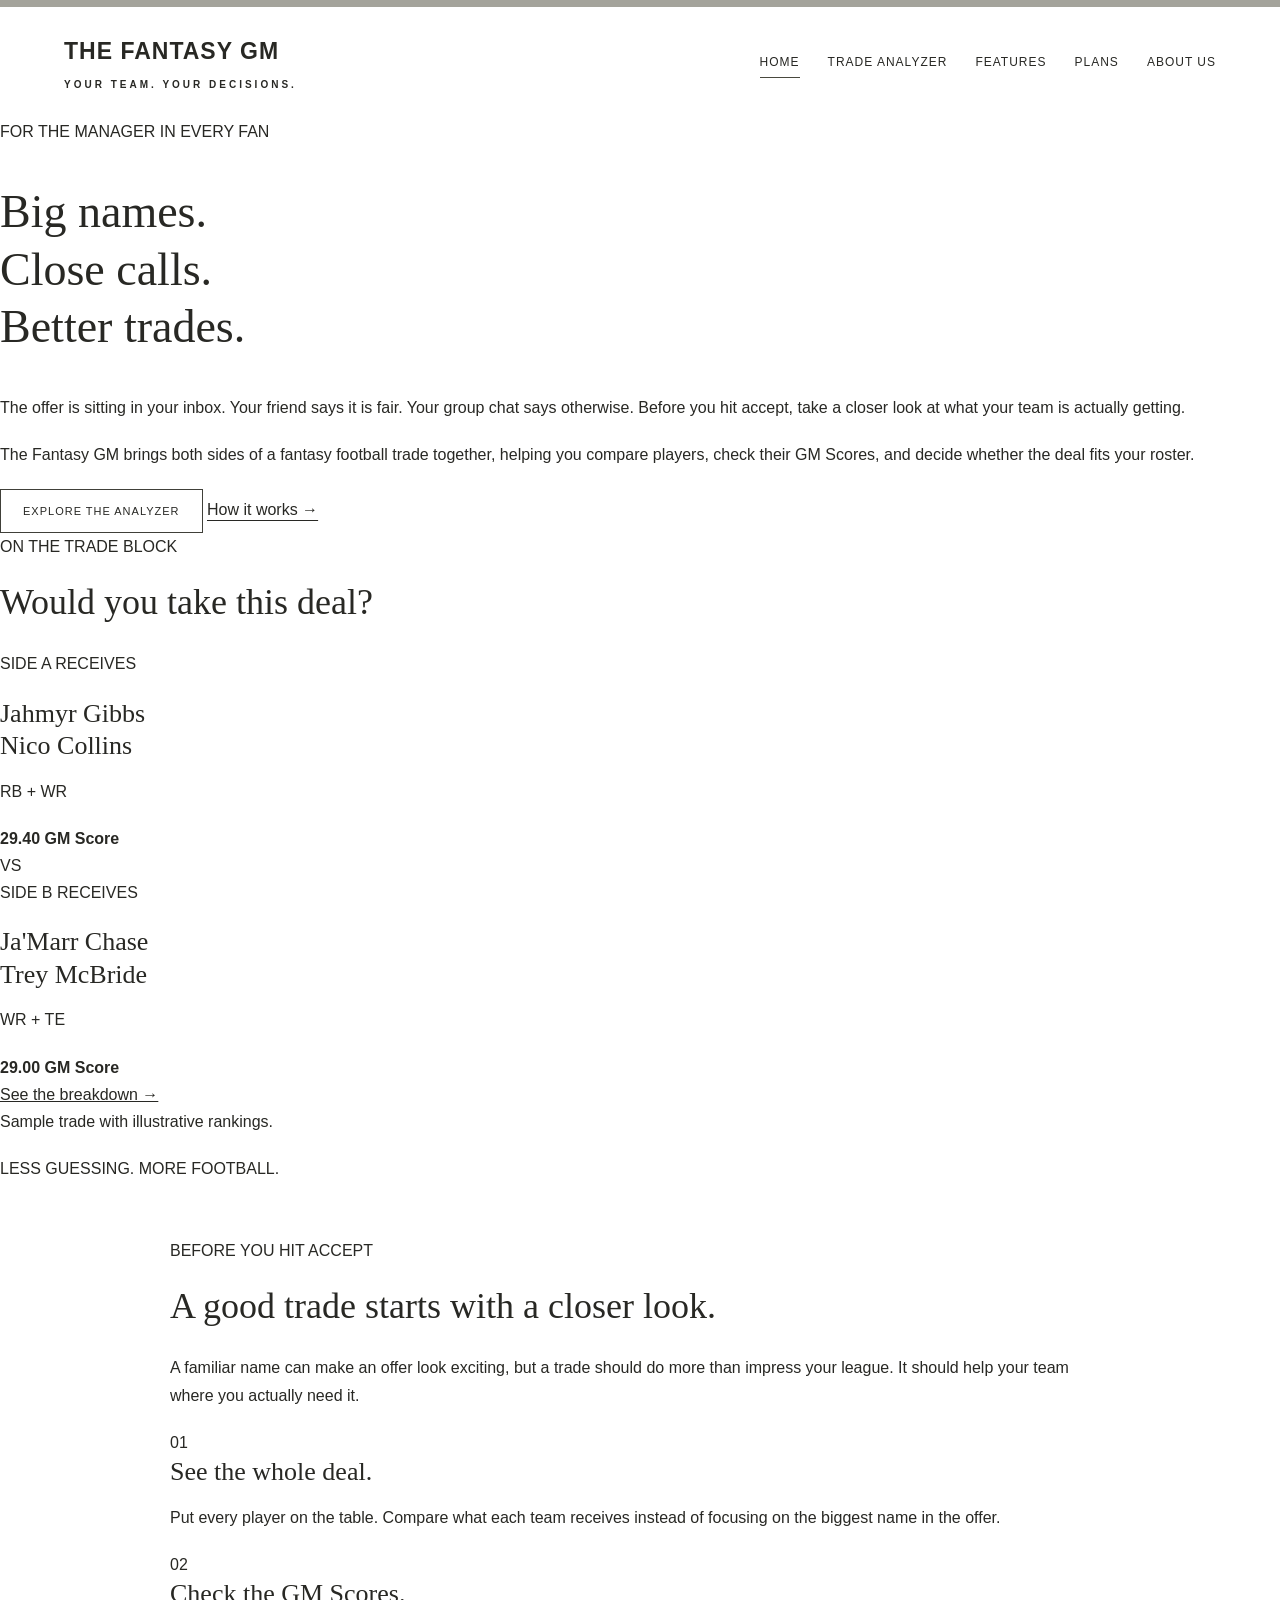
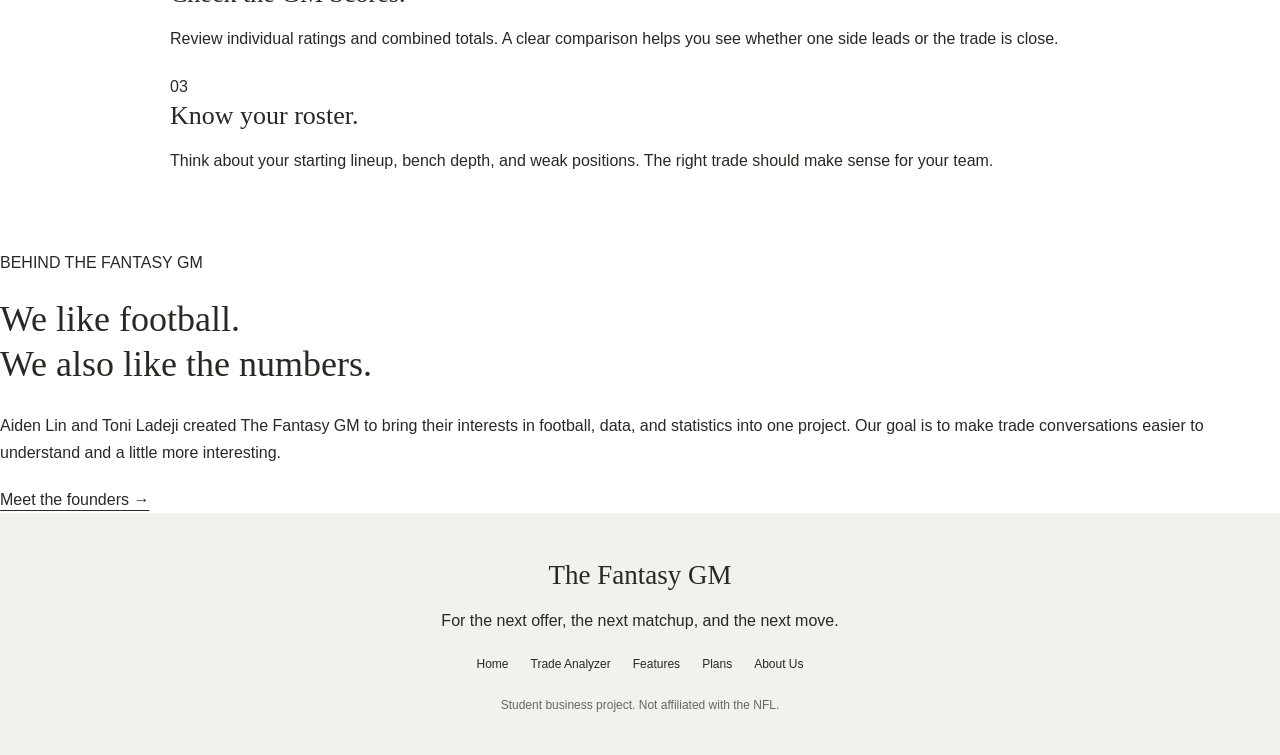
==== commit 2ec6903d: "Revise content and structure in index.html Updated the title and various content sections to enhance" ====
--- a/index.html
+++ b/index.html
@@ -3,7 +3,7 @@
 <head>
     <meta charset="UTF-8">
     <meta name="viewport" content="width=device-width, initial-scale=1.0">
-    <title>Home | The Fantasy GM</title>
+    <title>The Fantasy GM | Home</title>
     <link rel="stylesheet" href="style.css">
 </head>
 <body>
@@ -11,7 +11,7 @@
     <header>
         <a class="logo" href="index.html">
             THE FANTASY GM
-            <span>FANTASY FOOTBALL</span>
+            <span>YOUR TEAM. YOUR DECISIONS.</span>
         </a>
 
         <nav>
@@ -24,85 +24,132 @@
     </header>
 
     <main>
-        <section class="intro">
-            <p class="sport-label">
-                FANTASY FOOTBALL / TRADE ANALYSIS
-            </p>
+        <section class="home-hero">
+            <div class="hero-copy">
+                <p class="eyebrow">FOR THE MANAGER IN EVERY FAN</p>
 
-            <h1>Your next move starts here.</h1>
+                <h1>Big names.<br>Close calls.<br>
+                    <span>Better trades.</span>
+                </h1>
 
-            <p>
-                A fantasy football trade calculator that helps you
-                compare players and decide what works for your team.
-            </p>
+                <p>
+                    The offer is sitting in your inbox. Your friend
+                    says it is fair. Your group chat says otherwise.
+                    Before you hit accept, take a closer look at
+                    what your team is actually getting.
+                </p>
 
-            <div class="field-lines" aria-hidden="true">
-                <span>10</span>
-                <span>20</span>
-                <span>30</span>
-                <span>40</span>
-                <span>50</span>
+                <p>
+                    The Fantasy GM brings both sides of a fantasy
+                    football trade together, helping you compare
+                    players, check their GM Scores, and decide
+                    whether the deal fits your roster.
+                </p>
+
+                <div class="button-row">
+                    <a class="button" href="analyzer.html">
+                        Explore the analyzer
+                    </a>
+                    <a class="text-link" href="features.html">
+                        How it works →
+                    </a>
+                </div>
+            </div>
+
+            <aside class="matchup">
+                <p class="eyebrow">ON THE TRADE BLOCK</p>
+                <h2>Would you take this deal?</h2>
+
+                <div class="matchup-team">
+                    <p class="team-label">SIDE A RECEIVES</p>
+                    <h3>Jahmyr Gibbs<br>Nico Collins</h3>
+                    <p>RB + WR</p>
+                    <strong>29.40 <span>GM Score</span></strong>
+                </div>
+
+                <div class="versus">VS</div>
+
+                <div class="matchup-team">
+                    <p class="team-label">SIDE B RECEIVES</p>
+                    <h3>Ja'Marr Chase<br>Trey McBride</h3>
+                    <p>WR + TE</p>
+                    <strong>29.00 <span>GM Score</span></strong>
+                </div>
+
+                <a href="analyzer.html" class="matchup-link">
+                    See the breakdown →
+                </a>
+                <p class="sample-note">
+                    Sample trade with illustrative rankings.
+                </p>
+            </aside>
+        </section>
+
+        <div class="statement-strip">
+            LESS GUESSING. MORE FOOTBALL.
+        </div>
+
+        <section class="content">
+            <div class="section-heading">
+                <p class="eyebrow">BEFORE YOU HIT ACCEPT</p>
+                <h2>A good trade starts with a closer look.</h2>
+                <p>
+                    A familiar name can make an offer look exciting,
+                    but a trade should do more than impress your
+                    league. It should help your team where you
+                    actually need it.
+                </p>
+            </div>
+
+            <div class="three-columns">
+                <article class="feature-block">
+                    <span class="number">01</span>
+                    <h3>See the whole deal.</h3>
+                    <p>
+                        Put every player on the table. Compare what
+                        each team receives instead of focusing on
+                        the biggest name in the offer.
+                    </p>
+                </article>
+
+                <article class="feature-block">
+                    <span class="number">02</span>
+                    <h3>Check the GM Scores.</h3>
+                    <p>
+                        Review individual ratings and combined
+                        totals. A clear comparison helps you see
+                        whether one side leads or the trade is close.
+                    </p>
+                </article>
+
+                <article class="feature-block">
+                    <span class="number">03</span>
+                    <h3>Know your roster.</h3>
+                    <p>
+                        Think about your starting lineup, bench
+                        depth, and weak positions. The right trade
+                        should make sense for your team.
+                    </p>
+                </article>
             </div>
         </section>
 
-        <section class="content">
-            <h2>A better look at your fantasy roster.</h2>
-
-            <p>
-                A familiar name does not always mean a better trade.
-                Compare the running backs, receivers, quarterbacks,
-                and tight ends on each side, then decide what your
-                lineup needs.
-            </p>
-
-            <a class="button" href="analyzer.html">
-                View the trade calculator
-            </a>
-
-            <div class="rows">
-                <details open>
-                    <summary>Compare both sides</summary>
-
-                    <p>
-                        See which players each team receives,
-                        along with their individual GM Scores
-                        and a total for each side.
-                    </p>
-                </details>
-
-                <details>
-                    <summary>Understand the difference</summary>
-
-                    <p>
-                        A clear score difference shows how close
-                        the trade is. A small gap means your roster
-                        needs may matter more than the numbers.
-                    </p>
-                </details>
-
-                <details>
-                    <summary>Make your decision</summary>
-
-                    <p>
-                        Use the comparison alongside your own
-                        knowledge of your team. Think about the
-                        positions you need and the players you
-                        can afford to trade.
-                    </p>
-                </details>
+        <section class="story-banner">
+            <div>
+                <p class="eyebrow">BEHIND THE FANTASY GM</p>
+                <h2>We like football.<br>We also like the numbers.</h2>
             </div>
 
-            <div class="founder-link">
-                <h3>Meet the people behind the numbers.</h3>
-
+            <div>
                 <p>
-                    Founded by Aiden Lin and Toni Ladeji,
-                    two football fans with a shared interest
-                    in data and statistics.
+                    Aiden Lin and Toni Ladeji created The Fantasy GM
+                    to bring their interests in football, data, and
+                    statistics into one project. Our goal is to make
+                    trade conversations easier to understand and
+                    a little more interesting.
                 </p>
-
                 <a class="text-link" href="about.html">
-                    Our story
+                    Meet the founders →
                 </a>
             </div>
         </section>
@@ -110,8 +157,7 @@
 
     <footer>
         <p class="footer-name">The Fantasy GM</p>
-        <p>Your team. Your decisions.</p>
-
+        <p>For the next offer, the next matchup, and the next move.</p>
         <div class="footer-links">
             <a href="index.html">Home</a>
             <a href="analyzer.html">Trade Analyzer</a>
@@ -119,7 +165,6 @@
             <a href="plans.html">Plans</a>
             <a href="about.html">About Us</a>
         </div>
-
         <p class="note">
             Student business project. Not affiliated with the NFL.
         </p>
--- a/style.css
+++ b/style.css
@@ -67,7 +67,8 @@
 .logo {
     text-decoration: none;
     font-size: 23px;
-    letter-spacing: 2px;
+    font-weight: bold;
+    letter-spacing: 1px;
 }
 
 .logo span {
@@ -96,7 +97,7 @@
     border-bottom: 1px solid #49493e;
 }
 
-/* CENTERED INTRODUCTION */
+/* PAGE INTRODUCTIONS */
 
 .intro {
     padding: 70px 25px;
@@ -108,12 +109,37 @@
 .intro h1 {
     max-width: 650px;
     margin: 0 auto 25px;
+    font-family: Arial, Helvetica, sans-serif;
+    font-weight: bold;
 }
 
 .intro p {
     max-width: 540px;
     margin: 0 auto;
     color: #e0dfd8;
+}
+
+.intro .sport-label {
+    margin-bottom: 22px;
+    font-size: 11px;
+    letter-spacing: 2px;
+}
+
+/* FOOTBALL FIELD MARKINGS */
+
+.field-lines {
+    display: flex;
+    justify-content: space-between;
+    max-width: 540px;
+    margin: 35px auto 0;
+    border-top: 1px solid #929289;
+}
+
+.field-lines span {
+    border-left: 1px solid #929289;
+    padding: 8px 12px 0;
+    color: #d8d8cf;
+    font-size: 11px;
 }
 
 /* CONTENT AND LINKS */
@@ -156,7 +182,13 @@
     font-size: 12px;
 }
 
-/* EXPANDABLE ROWS */
+.section-label {
+    color: #66665e;
+    font-size: 11px;
+    letter-spacing: 2px;
+}
+
+/* EXPANDABLE SECTIONS */
 
 .rows {
     margin-top: 35px;
@@ -219,6 +251,14 @@
     margin-bottom: 12px;
 }
 
+/* HOME PAGE FOUNDER LINK */
+
+.founder-link {
+    margin-top: 45px;
+    padding-top: 30px;
+    border-top: 1px solid #d4d4cc;
+}
+
 /* TRADE COMPARISON */
 
 .section-top {
@@ -300,7 +340,7 @@
     margin-bottom: 0;
 }
 
-/* PLAN ROWS */
+/* PLANS */
 
 .plan {
     display: grid;
@@ -332,6 +372,35 @@
     margin-top: 25px;
 }
 
+/* ABOUT US */
+
+.founders-layout {
+    display: grid;
+    grid-template-columns: 0.85fr 1.15fr;
+    align-items: start;
+    gap: 40px;
+}
+
+.founders-photo {
+    margin: 0;
+}
+
+.founders-photo img {
+    display: block;
+    width: 100%;
+    height: auto;
+}
+
+.founders-photo figcaption {
+    margin-top: 12px;
+    font-size: 12px;
+    color: #66665e;
+}
+
+.founders-story h3 {
+    margin-top: 30px;
+}
+
 /* FOOTER */
 
 footer {
@@ -406,7 +475,8 @@
     }
 
     .trade-columns,
-    .plan {
+    .plan,
+    .founders-layout {
         grid-template-columns: 1fr;
         gap: 25px;
     }
@@ -414,4 +484,13 @@
     .plan p.price {
         margin-bottom: 0;
     }
-}
+
+    .founders-photo {
+        max-width: 420px;
+        margin: 0 auto;
+    }
+
+    .field-lines span {
+        padding: 8px 8px 0;
+    }
+}
